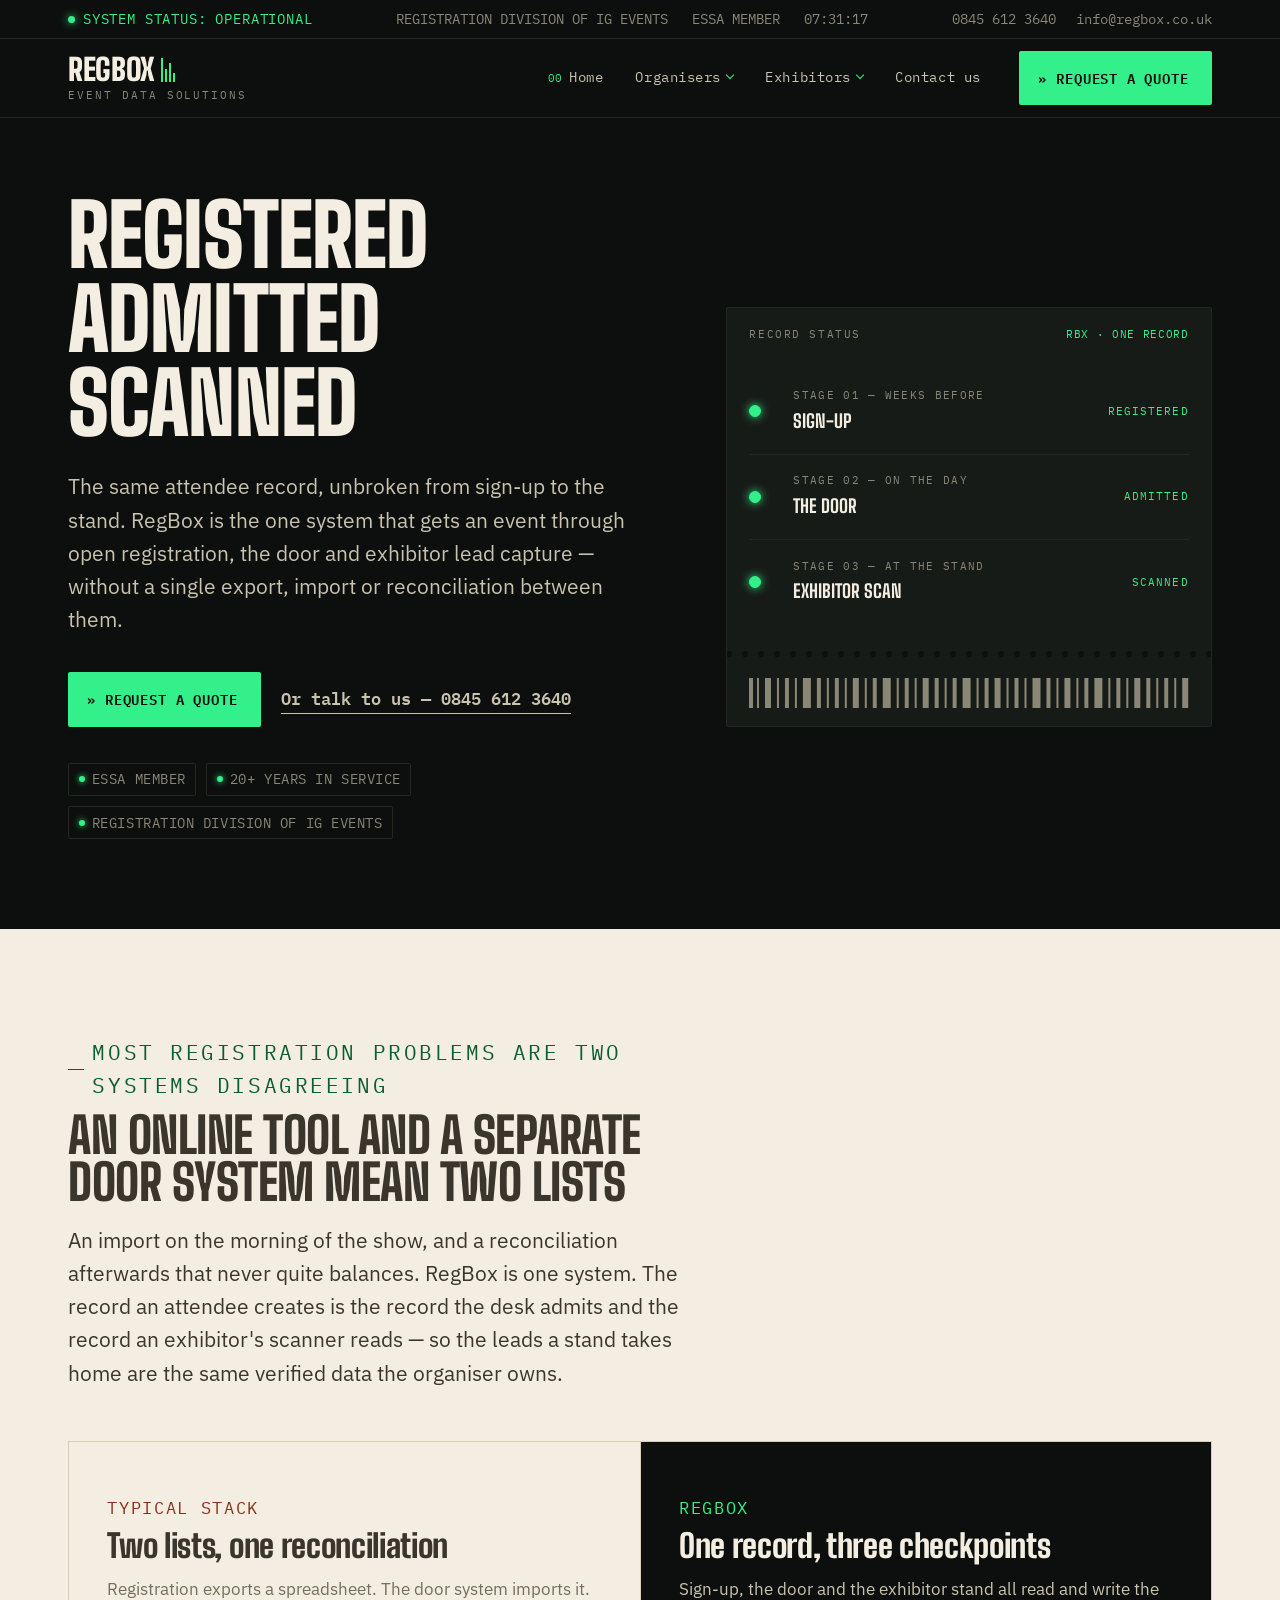
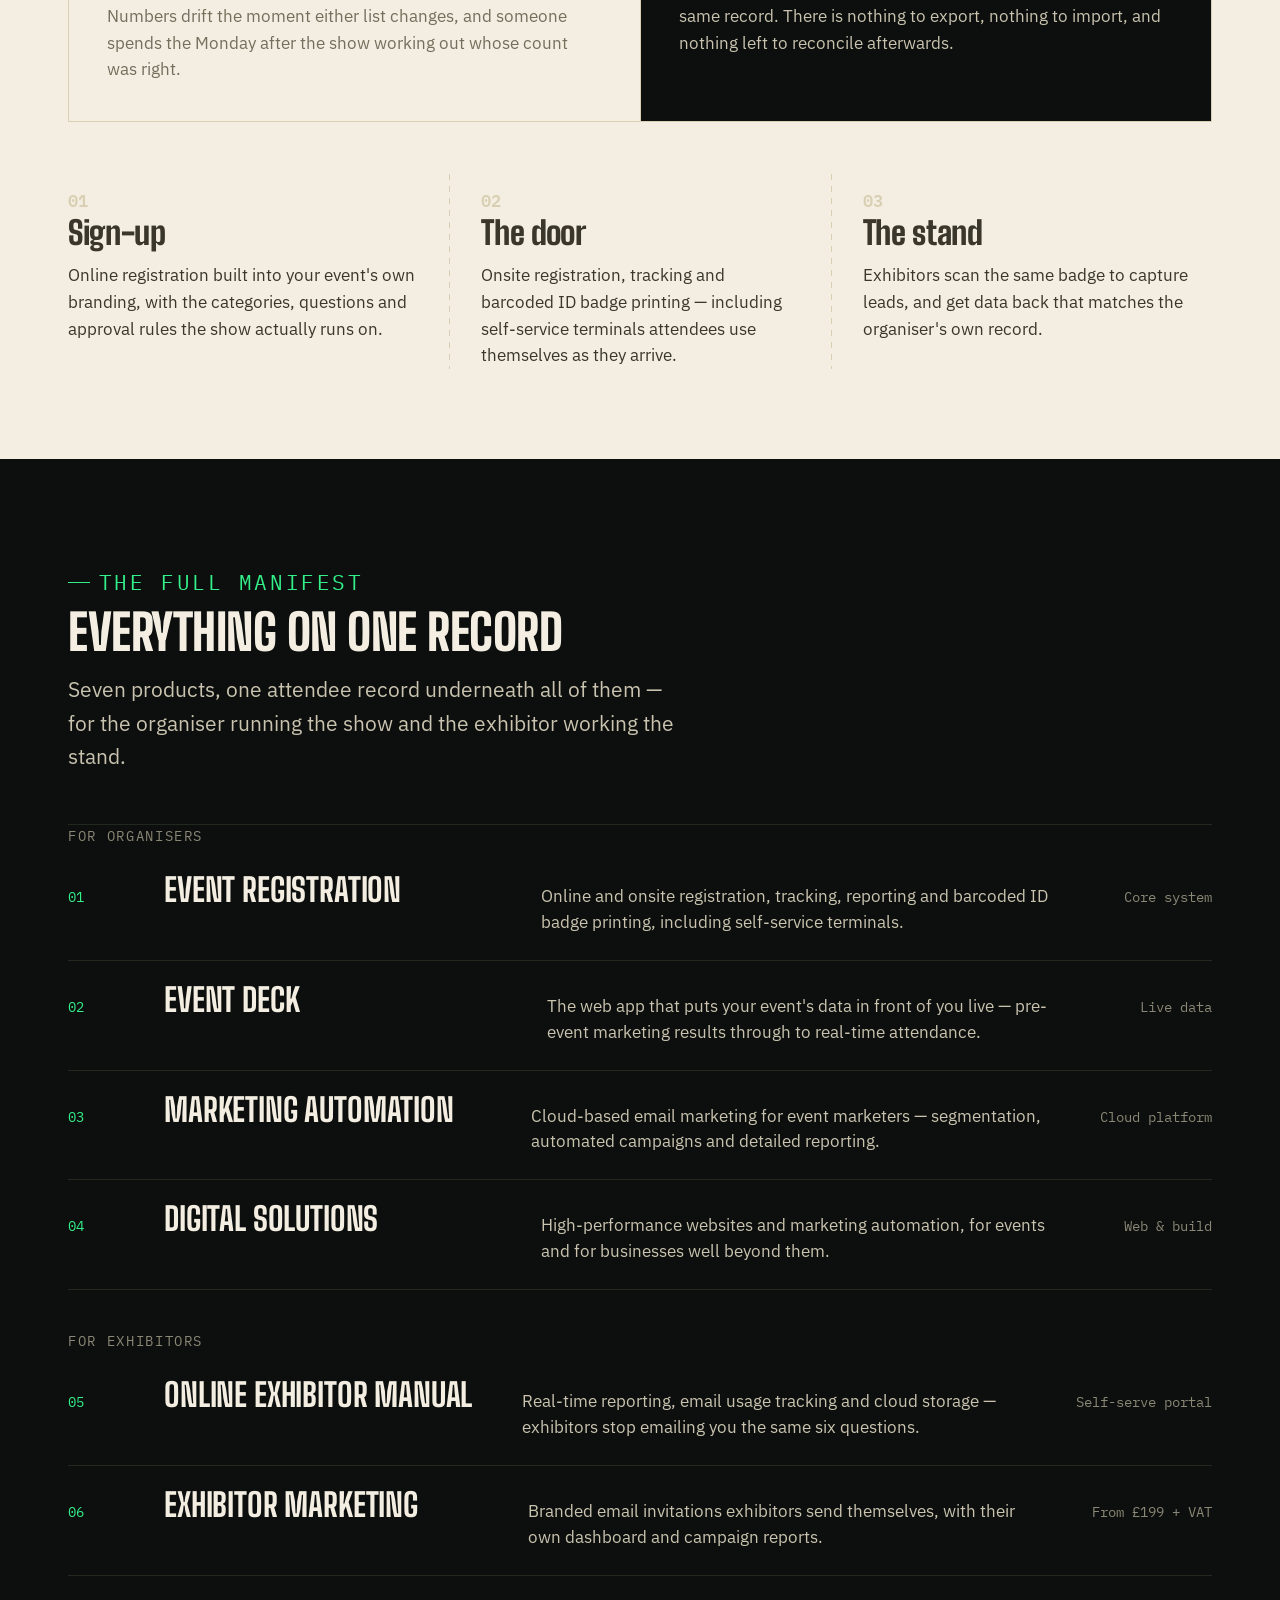
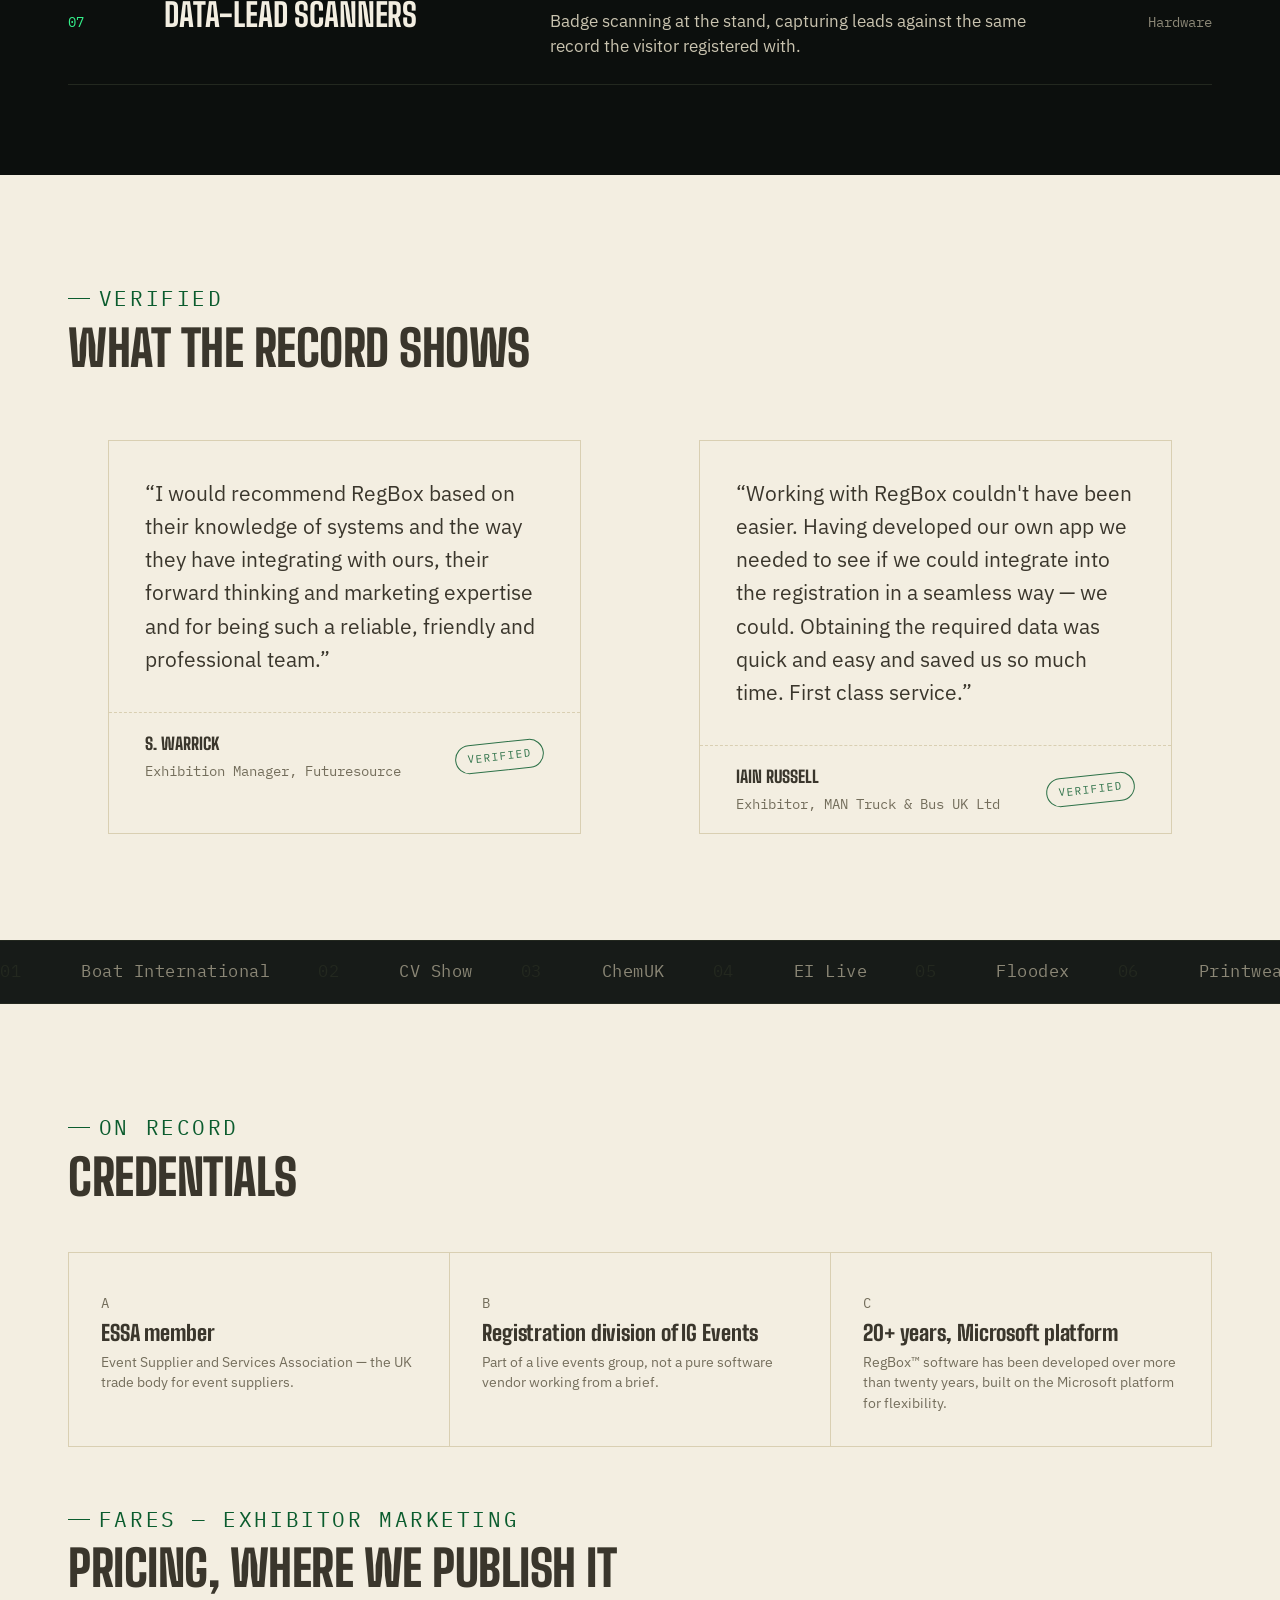
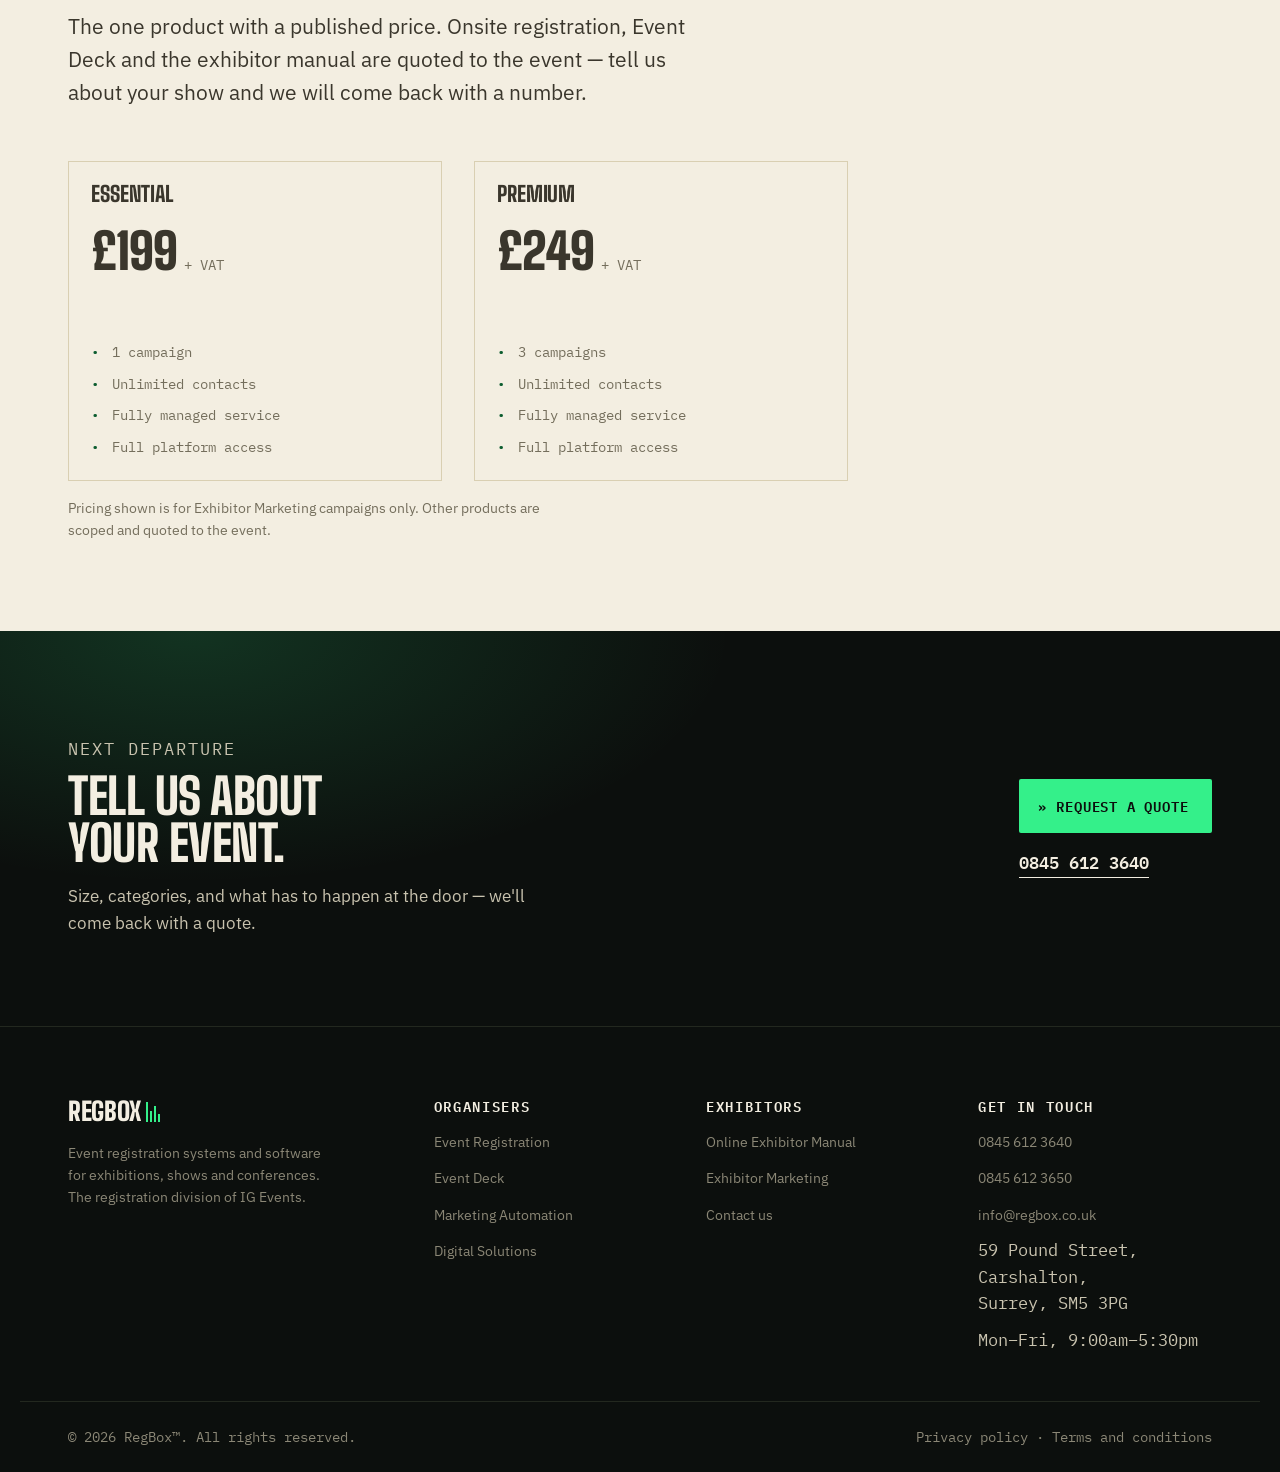
==== index.html @ 1c0a96cd "RegBox v2 — "The Manifest" redesign concept Full site: homepage plus seven interior pages matching r" ====
<!doctype html>
<html lang="en-GB">
<head>
<meta charset="utf-8">
<meta name="viewport" content="width=device-width, initial-scale=1">
<title>RegBox — One record, gate to stand</title>
<meta name="description" content="RegBox builds the registration system that follows one attendee record from sign-up, through the door, to the exhibitor stand — with no export, import or reconciliation between them.">
<link rel="canonical" href="https://www.regbox.co.uk/">
<meta name="robots" content="index, follow">
<link rel="icon" href="data:image/svg+xml,%3Csvg xmlns='http://www.w3.org/2000/svg' viewBox='0 0 32 32'%3E%3Crect width='32' height='32' fill='%230C0F0D'/%3E%3Crect x='9' y='9' width='14' height='14' fill='%2334F08A'/%3E%3C/svg%3E">
<meta name="theme-color" content="#0C0F0D">

<meta property="og:type" content="website">
<meta property="og:site_name" content="RegBox">
<meta property="og:locale" content="en_GB">
<meta property="og:title" content="RegBox — One record, gate to stand">
<meta property="og:description" content="RegBox builds the registration system that follows one attendee record from sign-up, through the door, to the exhibitor stand — with no export, import or reconciliation between them.">
<meta property="og:url" content="https://www.regbox.co.uk/">
<meta name="twitter:card" content="summary">
<meta name="twitter:title" content="RegBox — One record, gate to stand">
<meta name="twitter:description" content="RegBox builds the registration system that follows one attendee record from sign-up, through the door, to the exhibitor stand — with no export, import or reconciliation between them.">

<link rel="preconnect" href="https://fonts.googleapis.com">
<link rel="preconnect" href="https://fonts.gstatic.com" crossorigin>
<link href="https://fonts.googleapis.com/css2?family=Big+Shoulders:wght@500;700;800;900&family=IBM+Plex+Mono:wght@400;500;600&family=IBM+Plex+Sans:wght@400;500;600;700&display=swap" rel="stylesheet">
<link rel="stylesheet" href="assets/css/style.css?v=3">

<script type="application/ld+json">
{
  "@context": "https://schema.org",
  "@type": "Organization",
  "name": "RegBox",
  "alternateName": "RegBox™",
  "url": "https://www.regbox.co.uk/",
  "description": "Event registration systems, onsite badging, exhibitor manuals and event data solutions for UK exhibitions, shows and conferences.",
  "telephone": "+44-845-612-3640",
  "email": "info@regbox.co.uk",
  "address": {
    "@type": "PostalAddress",
    "streetAddress": "59 Pound Street",
    "addressLocality": "Carshalton",
    "addressRegion": "Surrey",
    "postalCode": "SM5 3PG",
    "addressCountry": "GB"
  },
  "parentOrganization": { "@type": "Organization", "name": "IG Events" },
  "memberOf": { "@type": "Organization", "name": "ESSA — Event Supplier and Services Association" }
}
</script>
</head>
<body>

<!--
CONCEPT: "The Manifest" — the homepage as the attendee record's own paper trail.
RegBox's real claim is that one record survives sign-up, the door and the stand
unbroken. This design makes that claim physical: split-flap type, ticket stock,
a manifest table instead of a feature-card grid, a barcode instead of a stock
photo. Palette departs deliberately from the shipped brand orange/navy — this
is a concept pass, explicitly scoped to reconsider the palette.
CONTENT: every fact, quote, price and client name below is real, taken from
regbox.co.uk as read 2026-08-06. No invented statistics.
-->

<a class="skip" href="#main">Skip to content</a>

<div class="manibar">
  <div class="wrap manibar__in">
    <p class="manibar__status"><span class="dot" aria-hidden="true"></span> SYSTEM STATUS: OPERATIONAL</p>
    <p class="manibar__mid">
      <span>REGISTRATION DIVISION OF IG EVENTS</span>
      <span>ESSA MEMBER</span>
      <span id="clock" class="mono" aria-label="Current time"></span>
    </p>
    <p class="manibar__links">
      <a href="tel:+448456123640">0845 612 3640</a>
      <a href="mailto:info@regbox.co.uk">info@regbox.co.uk</a>
    </p>
  </div>
</div>

<header class="site-head">
  <div class="wrap site-head__in">
    <a class="brand" href="./">
      <span class="brand__word">REGBOX<span class="bar" aria-hidden="true"><i></i><i></i><i></i><i></i></span></span>
      <span class="brand__tag">Event data solutions</span>
    </a>

    <input type="checkbox" id="navtoggle" class="navtoggle" hidden>
    <label for="navtoggle" class="burger" aria-label="Open menu"><span></span><span></span><span></span></label>

    <nav class="nav" aria-label="Primary">
      <ul>
        <li><a href="./" aria-current="page"><span class="no">00</span> Home</a></li>
        <li class="has-sub">
          <button type="button" class="nav__parent" aria-expanded="false">Organisers</button>
          <ul class="sub">
            <li><a href="event-registration/">Event Registration</a></li>
            <li><a href="event-deck/">Event Deck</a></li>
            <li><a href="marketing-automation/">Marketing Automation</a></li>
            <li><a href="digital-solutions/">Digital Solutions</a></li>
          </ul>
        </li>
        <li class="has-sub">
          <button type="button" class="nav__parent" aria-expanded="false">Exhibitors</button>
          <ul class="sub">
            <li><a href="online-exhibitor-manual/">Online Exhibitor Manual</a></li>
            <li><a href="exhibitor-marketing/">Exhibitor Marketing</a></li>
          </ul>
        </li>
        <li><a href="contact-us/">Contact us</a></li>
      </ul>
      <a class="btn btn--primary nav__cta" href="contact-us/">Request a quote</a>
    </nav>
  </div>
</header>

<main id="main">

  <section class="hero">
    <div class="wrap hero__in">
      <div>
        <h1 class="flapline">
          <span class="flapword"><span class="face" data-flap="REGISTERED">REGISTERED</span></span>
          <span class="flapword"><span class="face" data-flap="ADMITTED">ADMITTED</span></span>
          <span class="flapword"><span class="face" data-flap="SCANNED">SCANNED</span></span>
        </h1>
        <p class="hero__lede">
          The same attendee record, unbroken from sign-up to the stand. RegBox is the
          one system that gets an event through open registration, the door and
          exhibitor lead capture — without a single export, import or reconciliation
          between them.
        </p>
        <div class="hero__actions">
          <a class="btn btn--primary" href="contact-us/">Request a quote</a>
          <a class="tel" href="tel:+448456123640">Or talk to us — 0845 612 3640</a>
        </div>
        <div class="hero__tags">
          <span class="tag">ESSA member</span>
          <span class="tag">20+ years in service</span>
          <span class="tag">Registration division of IG Events</span>
        </div>
      </div>

      <div class="ticket" role="img" aria-label="Diagram: one attendee record passing through sign-up, the door, and the exhibitor stand">
        <div class="ticket__head">
          <span class="lbl">Record status</span>
          <span class="id mono">RBX · ONE RECORD</span>
        </div>
        <div class="ticket__rows">
          <div class="trow">
            <span class="trow__dot" aria-hidden="true"></span>
            <span class="trow__label">
              <span class="trow__stage">Stage 01 — weeks before</span>
              <span class="trow__name">Sign-up</span>
            </span>
            <span class="trow__status mono">Registered</span>
          </div>
          <div class="trow">
            <span class="trow__dot" aria-hidden="true"></span>
            <span class="trow__label">
              <span class="trow__stage">Stage 02 — on the day</span>
              <span class="trow__name">The door</span>
            </span>
            <span class="trow__status mono">Admitted</span>
          </div>
          <div class="trow">
            <span class="trow__dot" aria-hidden="true"></span>
            <span class="trow__label">
              <span class="trow__stage">Stage 03 — at the stand</span>
              <span class="trow__name">Exhibitor scan</span>
            </span>
            <span class="trow__status mono">Scanned</span>
          </div>
        </div>
        <div class="perf" aria-hidden="true"></div>
        <div class="ticket__foot">
          <svg class="barcode" viewBox="0 0 220 30" width="100%" height="30" aria-hidden="true" preserveAspectRatio="none">
            <rect x="0" width="2" height="30" fill="#8B8776"/><rect x="4" width="1" height="30" fill="#8B8776"/>
            <rect x="8" width="3" height="30" fill="#8B8776"/><rect x="14" width="1" height="30" fill="#8B8776"/>
            <rect x="18" width="2" height="30" fill="#8B8776"/><rect x="23" width="1" height="30" fill="#8B8776"/>
            <rect x="27" width="4" height="30" fill="#8B8776"/><rect x="34" width="2" height="30" fill="#8B8776"/>
            <rect x="39" width="1" height="30" fill="#8B8776"/><rect x="43" width="2" height="30" fill="#8B8776"/>
            <rect x="48" width="1" height="30" fill="#8B8776"/><rect x="52" width="3" height="30" fill="#8B8776"/>
            <rect x="58" width="1" height="30" fill="#8B8776"/><rect x="62" width="2" height="30" fill="#8B8776"/>
            <rect x="67" width="4" height="30" fill="#8B8776"/><rect x="74" width="1" height="30" fill="#8B8776"/>
            <rect x="78" width="2" height="30" fill="#8B8776"/><rect x="83" width="1" height="30" fill="#8B8776"/>
            <rect x="87" width="3" height="30" fill="#8B8776"/><rect x="93" width="2" height="30" fill="#8B8776"/>
            <rect x="98" width="1" height="30" fill="#8B8776"/><rect x="102" width="2" height="30" fill="#8B8776"/>
            <rect x="107" width="4" height="30" fill="#8B8776"/><rect x="114" width="1" height="30" fill="#8B8776"/>
            <rect x="118" width="2" height="30" fill="#8B8776"/><rect x="123" width="3" height="30" fill="#8B8776"/>
            <rect x="129" width="1" height="30" fill="#8B8776"/><rect x="133" width="2" height="30" fill="#8B8776"/>
            <rect x="138" width="1" height="30" fill="#8B8776"/><rect x="142" width="4" height="30" fill="#8B8776"/>
            <rect x="149" width="2" height="30" fill="#8B8776"/><rect x="154" width="1" height="30" fill="#8B8776"/>
            <rect x="158" width="3" height="30" fill="#8B8776"/><rect x="164" width="1" height="30" fill="#8B8776"/>
            <rect x="168" width="2" height="30" fill="#8B8776"/><rect x="173" width="4" height="30" fill="#8B8776"/>
            <rect x="180" width="1" height="30" fill="#8B8776"/><rect x="184" width="2" height="30" fill="#8B8776"/>
            <rect x="189" width="1" height="30" fill="#8B8776"/><rect x="193" width="3" height="30" fill="#8B8776"/>
            <rect x="199" width="2" height="30" fill="#8B8776"/><rect x="204" width="1" height="30" fill="#8B8776"/>
            <rect x="208" width="2" height="30" fill="#8B8776"/><rect x="213" width="1" height="30" fill="#8B8776"/>
            <rect x="217" width="3" height="30" fill="#8B8776"/>
          </svg>
        </div>
      </div>
    </div>
  </section>

  <section class="section section--paper" id="how">
    <div class="wrap">
      <div class="section__head">
        <p class="section__eyebrow">Most registration problems are two systems disagreeing</p>
        <h2>An online tool and a separate door system mean two lists</h2>
        <p>An import on the morning of the show, and a reconciliation afterwards that
           never quite balances. RegBox is one system. The record an attendee creates is
           the record the desk admits and the record an exhibitor's scanner reads — so
           the leads a stand takes home are the same verified data the organiser owns.</p>
      </div>

      <div class="compare">
        <div class="cpanel cpanel--bad">
          <p class="cpanel__tag mono">Typical stack</p>
          <h3>Two lists, one reconciliation</h3>
          <p>Registration exports a spreadsheet. The door system imports it. Numbers
             drift the moment either list changes, and someone spends the Monday after
             the show working out whose count was right.</p>
        </div>
        <div class="cpanel cpanel--good">
          <p class="cpanel__tag mono">RegBox</p>
          <h3>One record, three checkpoints</h3>
          <p>Sign-up, the door and the exhibitor stand all read and write the same
             record. There is nothing to export, nothing to import, and nothing left to
             reconcile afterwards.</p>
        </div>
      </div>

      <div class="stubs">
        <article class="stub">
          <p class="stub__no mono">01</p>
          <h3>Sign-up</h3>
          <p>Online registration built into your event's own branding, with the
             categories, questions and approval rules the show actually runs on.</p>
        </article>
        <article class="stub">
          <p class="stub__no mono">02</p>
          <h3>The door</h3>
          <p>Onsite registration, tracking and barcoded ID badge printing — including
             self-service terminals attendees use themselves as they arrive.</p>
        </article>
        <article class="stub">
          <p class="stub__no mono">03</p>
          <h3>The stand</h3>
          <p>Exhibitors scan the same badge to capture leads, and get data back that
             matches the organiser's own record.</p>
        </article>
      </div>
    </div>
  </section>

  <section class="section section--ink" id="services">
    <div class="wrap">
      <div class="section__head">
        <p class="section__eyebrow">The full manifest</p>
        <h2>Everything on one record</h2>
        <p>Seven products, one attendee record underneath all of them — for the
           organiser running the show and the exhibitor working the stand.</p>
      </div>

      <div class="mtable">
        <p class="mgroup-label">For organisers</p>
        <div class="mrow">
          <span class="mrow__no mono">01</span>
          <h3 class="mrow__name"><a href="event-registration/">Event Registration</a></h3>
          <p class="mrow__desc">Online and onsite registration, tracking, reporting and
             barcoded ID badge printing, including self-service terminals.</p>
          <span class="mrow__meta">Core system</span>
        </div>
        <div class="mrow">
          <span class="mrow__no mono">02</span>
          <h3 class="mrow__name"><a href="event-deck/">Event Deck</a></h3>
          <p class="mrow__desc">The web app that puts your event's data in front of you
             live — pre-event marketing results through to real-time attendance.</p>
          <span class="mrow__meta">Live data</span>
        </div>
        <div class="mrow">
          <span class="mrow__no mono">03</span>
          <h3 class="mrow__name"><a href="marketing-automation/">Marketing Automation</a></h3>
          <p class="mrow__desc">Cloud-based email marketing for event marketers —
             segmentation, automated campaigns and detailed reporting.</p>
          <span class="mrow__meta">Cloud platform</span>
        </div>
        <div class="mrow">
          <span class="mrow__no mono">04</span>
          <h3 class="mrow__name"><a href="digital-solutions/">Digital Solutions</a></h3>
          <p class="mrow__desc">High-performance websites and marketing automation, for
             events and for businesses well beyond them.</p>
          <span class="mrow__meta">Web &amp; build</span>
        </div>

        <p class="mgroup-label">For exhibitors</p>
        <div class="mrow">
          <span class="mrow__no mono">05</span>
          <h3 class="mrow__name"><a href="online-exhibitor-manual/">Online Exhibitor Manual</a></h3>
          <p class="mrow__desc">Real-time reporting, email usage tracking and cloud
             storage — exhibitors stop emailing you the same six questions.</p>
          <span class="mrow__meta">Self-serve portal</span>
        </div>
        <div class="mrow">
          <span class="mrow__no mono">06</span>
          <h3 class="mrow__name"><a href="exhibitor-marketing/">Exhibitor Marketing</a></h3>
          <p class="mrow__desc">Branded email invitations exhibitors send themselves,
             with their own dashboard and campaign reports.</p>
          <span class="mrow__meta">From £199 + VAT</span>
        </div>
        <div class="mrow">
          <span class="mrow__no mono">07</span>
          <h3 class="mrow__name">Data-lead scanners</h3>
          <p class="mrow__desc">Badge scanning at the stand, capturing leads against the
             same record the visitor registered with.</p>
          <span class="mrow__meta">Hardware</span>
        </div>
      </div>
    </div>
  </section>

  <section class="section section--paper" id="testimonials">
    <div class="wrap">
      <div class="section__head">
        <p class="section__eyebrow">Verified</p>
        <h2>What the record shows</h2>
      </div>

      <div class="qgrid">
        <figure class="qstub">
          <div class="qstub__body">
            <p>&ldquo;I would recommend RegBox based on their knowledge of systems and the
               way they have integrating with ours, their forward thinking and marketing
               expertise and for being such a reliable, friendly and professional
               team.&rdquo;</p>
          </div>
          <figcaption class="qstub__foot">
            <div class="qstub__who">
              <span class="qstub__name">S. Warrick</span>
              <span class="qstub__role">Exhibition Manager, Futuresource</span>
            </div>
            <span class="stamp">Verified</span>
          </figcaption>
        </figure>

        <figure class="qstub">
          <div class="qstub__body">
            <p>&ldquo;Working with RegBox couldn't have been easier. Having developed our own
               app we needed to see if we could integrate into the registration in a
               seamless way — we could. Obtaining the required data was quick and easy
               and saved us so much time. First class service.&rdquo;</p>
          </div>
          <figcaption class="qstub__foot">
            <div class="qstub__who">
              <span class="qstub__name">Iain Russell</span>
              <span class="qstub__role">Exhibitor, MAN Truck &amp; Bus UK Ltd</span>
            </div>
            <span class="stamp">Verified</span>
          </figcaption>
        </figure>
      </div>
    </div>
  </section>

  <div class="cticker" id="clients" aria-label="Some of our clients">
    <ul class="cticker__in">
      <li><span class="n mono">01</span>Boat International</li>
      <li><span class="n mono">02</span>CV Show</li>
      <li><span class="n mono">03</span>ChemUK</li>
      <li><span class="n mono">04</span>EI Live</li>
      <li><span class="n mono">05</span>Floodex</li>
      <li><span class="n mono">06</span>Printwear</li>
      <li><span class="n mono">07</span>Wines from Spain</li>
      <li><span class="n mono">08</span>HP</li>
      <li><span class="n mono">09</span>Nubreed Hotels</li>
      <li><span class="n mono">10</span>PIS</li>
      <li><span class="n mono">11</span>Concrete Show</li>
      <!-- duplicated once so the 34s marquee loop is seamless at translateX(-50%) -->
      <li aria-hidden="true"><span class="n mono">01</span>Boat International</li>
      <li aria-hidden="true"><span class="n mono">02</span>CV Show</li>
      <li aria-hidden="true"><span class="n mono">03</span>ChemUK</li>
      <li aria-hidden="true"><span class="n mono">04</span>EI Live</li>
      <li aria-hidden="true"><span class="n mono">05</span>Floodex</li>
      <li aria-hidden="true"><span class="n mono">06</span>Printwear</li>
      <li aria-hidden="true"><span class="n mono">07</span>Wines from Spain</li>
      <li aria-hidden="true"><span class="n mono">08</span>HP</li>
      <li aria-hidden="true"><span class="n mono">09</span>Nubreed Hotels</li>
      <li aria-hidden="true"><span class="n mono">10</span>PIS</li>
      <li aria-hidden="true"><span class="n mono">11</span>Concrete Show</li>
    </ul>
  </div>

  <section class="section section--paper" id="credentials">
    <div class="wrap">
      <div class="section__head">
        <p class="section__eyebrow">On record</p>
        <h2>Credentials</h2>
      </div>
      <div class="creds">
        <div class="cred">
          <p class="cred__no mono">A</p>
          <h3>ESSA member</h3>
          <p>Event Supplier and Services Association — the UK trade body for event
             suppliers.</p>
        </div>
        <div class="cred">
          <p class="cred__no mono">B</p>
          <h3>Registration division of IG Events</h3>
          <p>Part of a live events group, not a pure software vendor working from a
             brief.</p>
        </div>
        <div class="cred">
          <p class="cred__no mono">C</p>
          <h3>20+ years, Microsoft platform</h3>
          <p>RegBox™ software has been developed over more than twenty years, built on
             the Microsoft platform for flexibility.</p>
        </div>
      </div>

      <div class="section__head" style="margin-top: 3.5rem;">
        <p class="section__eyebrow">Fares — Exhibitor Marketing</p>
        <h2>Pricing, where we publish it</h2>
        <p>The one product with a published price. Onsite registration, Event Deck and
           the exhibitor manual are quoted to the event — tell us about your show and we
           will come back with a number.</p>
      </div>
      <div class="fare">
        <article class="farecard">
          <div class="farecard__head">
            <h3>Essential</h3>
          </div>
          <p class="farecard__price"><b>£199</b><span>+ VAT</span></p>
          <div class="farecard__perf perf perf--paper" aria-hidden="true"></div>
          <ul>
            <li>1 campaign</li>
            <li>Unlimited contacts</li>
            <li>Fully managed service</li>
            <li>Full platform access</li>
          </ul>
        </article>
        <article class="farecard">
          <div class="farecard__head">
            <h3>Premium</h3>
          </div>
          <p class="farecard__price"><b>£249</b><span>+ VAT</span></p>
          <div class="farecard__perf perf perf--paper" aria-hidden="true"></div>
          <ul>
            <li>3 campaigns</li>
            <li>Unlimited contacts</li>
            <li>Fully managed service</li>
            <li>Full platform access</li>
          </ul>
        </article>
      </div>
      <p class="fare__note">Pricing shown is for Exhibitor Marketing campaigns only. Other
         products are scoped and quoted to the event.</p>
    </div>
  </section>

  <section class="final">
    <div class="wrap final__in">
      <div>
        <p class="final__eyebrow mono">Next departure</p>
        <h2>Tell us about your event.</h2>
        <p>Size, categories, and what has to happen at the door — we'll come back with a
           quote.</p>
      </div>
      <div class="final__actions">
        <a class="btn btn--primary" href="contact-us/">Request a quote</a>
        <a class="tel" href="tel:+448456123640" style="color: var(--paper);">0845 612 3640</a>
      </div>
    </div>
  </section>

</main>

<footer class="foot">
  <div class="wrap foot__in">
    <div class="foot__brand">
      <a class="brand" href="./">
        <span class="brand__word">REGBOX<span class="bar" aria-hidden="true"><i></i><i></i><i></i><i></i></span></span>
      </a>
      <p>Event registration systems and software for exhibitions, shows and
         conferences. The registration division of IG&nbsp;Events.</p>
    </div>
    <nav class="foot__nav" aria-label="Organisers">
      <h2>Organisers</h2>
      <ul>
        <li><a href="event-registration/">Event Registration</a></li>
        <li><a href="event-deck/">Event Deck</a></li>
        <li><a href="marketing-automation/">Marketing Automation</a></li>
        <li><a href="digital-solutions/">Digital Solutions</a></li>
      </ul>
    </nav>
    <nav class="foot__nav" aria-label="Exhibitors">
      <h2>Exhibitors</h2>
      <ul>
        <li><a href="online-exhibitor-manual/">Online Exhibitor Manual</a></li>
        <li><a href="exhibitor-marketing/">Exhibitor Marketing</a></li>
        <li><a href="contact-us/">Contact us</a></li>
      </ul>
    </nav>
    <div class="foot__contact">
      <h2>Get in touch</h2>
      <ul>
        <li><a href="tel:+448456123640">0845 612 3640</a></li>
        <li><a href="tel:+448456123650">0845 612 3650</a></li>
        <li><a href="mailto:info@regbox.co.uk">info@regbox.co.uk</a></li>
        <li class="mono">59 Pound Street, Carshalton,<br>Surrey, SM5 3PG</li>
        <li class="mono">Mon–Fri, 9:00am–5:30pm</li>
      </ul>
    </div>
  </div>
  <div class="wrap foot__legal">
    <p>&copy; <span id="yr">2026</span> RegBox™. All rights reserved.</p>
    <p><a href="privacy-policy/">Privacy policy</a> · <a href="tos/">Terms and conditions</a></p>
  </div>
</footer>

<script src="assets/js/site.js?v=3" defer></script>
</body>
</html>
---- assets/css/style.css ----
/* ==========================================================================
   RegBox — homepage concept: "The Manifest"
   RegBox turns a person into a validated record the moment they sign up, and
   that record is checked at the door and read again at the stand. This design
   treats the homepage as that record's own paper trail: a departures manifest
   for a show floor, set in split-flap and ticket-stock materials, not a
   generic SaaS dashboard mock.

   Palette is a deliberate departure from the brand's own consumer orange —
   this is a concept exploration, not the shipped identity. Near-black board,
   warm ticket-stock paper, one phosphor-green signal colour (the "admitted"
   light), used the way a real departures board uses it: sparingly, for status.

   Contrast, measured:
     #34F08A (signal) on #0C0F0D (ink)   ≈ 15.4:1 — safe for any text size.
     #0B5C2E (signal-deep) on #F3EEE1 (paper) ≈ 8.9:1 — safe for body text.
     #C9C3AF (muted-on-ink) on #0C0F0D        ≈ 9.7:1 — body copy on dark.
     #3A362C (body) on #F3EEE1                ≈ 10.8:1 — body copy on paper.
   ========================================================================== */

:root {
  --ink: #0C0F0D;
  --ink-2: #171B18;        /* panel tone one step up from the ground, on dark */
  --ink-3: #23281F;        /* hairline / row-divider tone on dark */
  --paper: #F3EEE1;
  --paper-2: #E7DFC9;      /* ticket-stock shade for alternating rows, on light */
  --line-paper: #D9CFB2;

  --signal: #34F08A;       /* bright phosphor — large text, icons, glow, dark ground only */
  --signal-deep: #0B5C2E;  /* body-size signal text, light ground */
  --signal-dim: rgba(52, 240, 138, .16);

  --body-on-ink: #C9C3AF;
  --muted-on-ink: #8B8776;
  --body: #3A362C;
  --muted: #746E5C;

  --wrap: 1240px;
  --gut: clamp(1.25rem, 4vw, 3rem);
  --r: 2px;

  --display: 'Big Shoulders', system-ui, sans-serif;
  --body-font: 'IBM Plex Sans', system-ui, sans-serif;
  --mono: 'IBM Plex Mono', ui-monospace, 'SFMono-Regular', monospace;

  --step--1: clamp(0.8rem, 0.78rem + 0.1vw, 0.875rem);
  --step-0:  clamp(0.9375rem, 0.9rem + 0.18vw, 1.0625rem);
  --step-1:  clamp(1.125rem, 1.05rem + 0.36vw, 1.375rem);
  --step-2:  clamp(1.5rem, 1.3rem + 0.9vw, 2.1rem);
  --step-3:  clamp(2rem, 1.55rem + 2vw, 3.1rem);
  --step-4:  clamp(2.75rem, 1.7rem + 4.6vw, 5.6rem);

  --ease: cubic-bezier(0.2, 0.85, 0.3, 1);
  --ease-flap: cubic-bezier(0.5, 0, 0.15, 1);
}

/* --------------------------------------------------------------- reset -- */

*, *::before, *::after { box-sizing: border-box; }
html { -webkit-text-size-adjust: 100%; }
body {
  margin: 0;
  font-family: var(--body-font);
  font-size: var(--step-0);
  line-height: 1.6;
  color: var(--body-on-ink);
  background: var(--ink);
  -webkit-font-smoothing: antialiased;
}
img { max-width: 100%; height: auto; display: block; }
h1, h2, h3 { margin: 0; font-family: var(--display); font-weight: 800; line-height: 0.95; text-transform: uppercase; letter-spacing: -0.01em; text-wrap: balance; }
p { margin: 0; }
ul, ol { margin: 0; padding: 0; list-style: none; }
a { color: inherit; text-decoration: none; }

:where(a, button, input, label, [tabindex]):focus-visible {
  outline: 2px solid var(--signal);
  outline-offset: 3px;
  border-radius: 1px;
}

.wrap { width: 100%; max-width: var(--wrap); margin-inline: auto; padding-inline: var(--gut); }
.mono { font-family: var(--mono); }

.skip { position: absolute; left: -9999px; top: 0; z-index: 99; background: var(--signal); color: var(--ink); padding: .75rem 1.25rem; font-weight: 700; }
.skip:focus { left: 0; }

/* ---------------------------------------------------------- ledger tags -- */

.tag {
  display: inline-flex; align-items: center; gap: .45rem;
  font-family: var(--mono); font-size: var(--step--1);
  letter-spacing: .04em; text-transform: uppercase;
  padding: .3rem .6rem; border: 1px solid var(--ink-3); border-radius: var(--r);
  color: var(--muted-on-ink);
}
.tag::before { content: ""; width: 6px; height: 6px; border-radius: 50%; background: var(--signal); box-shadow: 0 0 6px var(--signal); flex: none; }

/* ---------------------------------------------------------- perforation -- */

.perf {
  height: 14px;
  background-image: radial-gradient(circle at center, var(--ink) 0 3px, transparent 3.5px);
  background-size: 16px 16px;
  background-repeat: repeat-x;
  background-position: center;
}
.perf--paper { background-image: radial-gradient(circle at center, var(--paper) 0 3px, transparent 3.5px); }

/* ------------------------------------------------------------ buttons -- */

.btn {
  display: inline-flex; align-items: center; gap: .6rem;
  font-family: var(--mono); font-weight: 600; font-size: var(--step--1);
  letter-spacing: .06em; text-transform: uppercase;
  padding: .95rem 1.4rem 0.95rem 1.1rem;
  border: 1px solid transparent; border-radius: var(--r);
  transition: background-color .18s var(--ease), color .18s var(--ease), border-color .18s var(--ease), transform .18s var(--ease);
  position: relative;
}
.btn::before { content: "»"; font-family: var(--mono); }
.btn--primary { background: var(--signal); color: var(--ink); }
.btn--primary:hover { background: #5CF7A3; transform: translateY(-2px); }
.btn--primary:active { transform: translateY(0); }
.btn--line { border-color: var(--ink-3); color: var(--body-on-ink); }
.btn--line:hover { border-color: var(--signal); color: var(--signal); }
.btn--line-dark { border-color: var(--line-paper); color: var(--body); }
.btn--line-dark:hover { border-color: var(--signal-deep); color: var(--signal-deep); }

.tel {
  font-family: var(--mono); font-weight: 600; font-size: var(--step-0);
  border-bottom: 1px solid currentColor; padding-bottom: 1px;
}

/* ------------------------------------------------------------ manifest bar -- */

.manibar {
  background: var(--ink); border-bottom: 1px solid var(--ink-3);
  font-family: var(--mono); font-size: var(--step--1); color: var(--muted-on-ink);
}
.manibar__in {
  display: flex; align-items: center; justify-content: space-between;
  gap: 1rem; padding-block: .5rem; flex-wrap: wrap;
}
.manibar__status { display: flex; align-items: center; gap: .5rem; color: var(--signal); letter-spacing: .06em; }
.manibar__status .dot { width: 7px; height: 7px; border-radius: 50%; background: var(--signal); box-shadow: 0 0 8px var(--signal); animation: pulse 2.2s var(--ease) infinite; }
.manibar__mid { display: flex; gap: 1.5rem; flex-wrap: wrap; color: var(--muted-on-ink); }
.manibar__links { display: flex; gap: 1.25rem; }
.manibar a:hover { color: var(--signal); }
@keyframes pulse { 0%, 100% { opacity: 1; } 50% { opacity: .35; } }

/* ------------------------------------------------------------------ head -- */

.site-head { background: var(--ink); position: sticky; top: 0; z-index: 30; border-bottom: 1px solid var(--ink-3); }
.site-head__in { display: flex; align-items: center; justify-content: space-between; gap: 1.5rem; min-height: 78px; }
.brand { display: flex; flex-direction: column; line-height: 1; gap: .3rem; }
.brand__word { font-family: var(--display); font-weight: 900; font-size: 1.9rem; letter-spacing: -.01em; color: var(--paper); display: flex; align-items: center; gap: .35rem; }
.brand__word .bar { display: inline-flex; gap: 2px; align-items: flex-end; height: .8em; }
.brand__word .bar i { display: block; width: 2px; background: var(--signal); }
.brand__word .bar i:nth-child(1) { height: 100%; } .brand__word .bar i:nth-child(2) { height: 55%; }
.brand__word .bar i:nth-child(3) { height: 80%; } .brand__word .bar i:nth-child(4) { height: 40%; }
.brand__tag { font-family: var(--mono); font-size: .68rem; letter-spacing: .18em; text-transform: uppercase; color: var(--muted-on-ink); }

.nav { display: flex; align-items: center; gap: clamp(1.5rem, 3vw, 3rem); }
.nav ul { display: flex; gap: clamp(1.25rem, 2.5vw, 2.25rem); }
.nav ul a {
  font-family: var(--mono); font-size: var(--step--1); letter-spacing: .04em;
  color: var(--body-on-ink); display: flex; align-items: baseline; gap: .4rem;
  padding-block: .3rem; border-bottom: 2px solid transparent;
  transition: color .18s var(--ease), border-color .18s var(--ease);
}
.nav ul a .no { color: var(--signal); font-size: .82em; }
.nav ul a:hover { color: var(--paper); border-color: var(--signal); }
.navtoggle, .burger { display: none; }

/* Organisers/Exhibitors group other pages and have none of their own on the
   live site (href="#"), so they're buttons, not links — matches regbox.co.uk. */
.nav__parent {
  font: inherit; font-family: var(--mono); font-size: var(--step--1); letter-spacing: .04em;
  color: var(--body-on-ink); background: none; border: 0; cursor: pointer;
  padding: .3rem 0; margin: 0; display: inline-flex; align-items: center; gap: .4rem;
  border-bottom: 2px solid transparent;
  transition: color .18s var(--ease), border-color .18s var(--ease);
}
.nav__parent::after {
  content: ""; width: 6px; height: 6px;
  border-right: 1.5px solid var(--signal); border-bottom: 1.5px solid var(--signal);
  transform: translateY(-2px) rotate(45deg);
  transition: transform .18s var(--ease);
}
.nav__parent[aria-expanded="true"]::after { transform: translateY(1px) rotate(-135deg); }
.has-sub { position: relative; }
.has-sub:hover .nav__parent, .has-sub:focus-within .nav__parent { color: var(--paper); border-color: var(--signal); }

.sub {
  position: absolute; top: 100%; left: -1.25rem; z-index: 30;
  min-width: 250px; background: var(--ink-2); border: 1px solid var(--ink-3);
  padding: .4rem 0;
  opacity: 0; visibility: hidden; transform: translateY(-4px);
  transition: opacity .16s var(--ease), transform .16s var(--ease), visibility .16s;
}
.has-sub:hover .sub, .has-sub:focus-within .sub,
.nav__parent[aria-expanded="true"] + .sub { opacity: 1; visibility: visible; transform: none; }
.sub a {
  display: block; padding: .65rem 1.25rem;
  font-family: var(--mono); font-size: var(--step--1); color: var(--body-on-ink);
}
.sub a:hover, .sub a:focus-visible { background: var(--ink-3); color: var(--paper); }
.sub a[aria-current="page"] { color: var(--signal); }

/* ----------------------------------------------------------------- hero -- */

.hero { background: var(--ink); padding-block: clamp(3rem, 6vw, 5.5rem) clamp(3.5rem, 7vw, 6.5rem); overflow: clip; position: relative; }
.hero__in { display: grid; gap: clamp(2.5rem, 5vw, 4.5rem); grid-template-columns: minmax(0, 1.1fr) minmax(0, .9fr); align-items: center; }

.flapline { display: grid; gap: .2em; }
.flapword {
  font-family: var(--display); font-weight: 900; text-transform: uppercase;
  font-size: var(--step-4); line-height: .92; letter-spacing: -.01em;
  color: var(--paper); white-space: nowrap;
}
.flapword .face { display: inline-block; }
.flapword.is-live .face { color: var(--signal); text-shadow: 0 0 24px var(--signal-dim); }

.hero__lede { margin-top: 1.75rem; font-size: var(--step-1); line-height: 1.55; max-width: 46ch; color: var(--body-on-ink); }
.hero__actions { margin-top: 2.25rem; display: flex; flex-wrap: wrap; align-items: center; gap: 1.25rem; }
.hero__tags { margin-top: 2.25rem; display: flex; flex-wrap: wrap; gap: .6rem; }

/* the boarding-record card */
.ticket { background: var(--ink-2); border: 1px solid var(--ink-3); border-radius: var(--r); position: relative; }
.ticket__head { display: flex; justify-content: space-between; align-items: center; padding: 1.1rem 1.4rem; }
.ticket__head .lbl { font-family: var(--mono); font-size: .7rem; letter-spacing: .14em; text-transform: uppercase; color: var(--muted-on-ink); }
.ticket__head .id { font-family: var(--mono); font-size: .7rem; color: var(--signal); letter-spacing: .06em; }
.ticket__rows { padding: .5rem 1.4rem 1.4rem; display: grid; gap: 0; }
.trow { display: grid; grid-template-columns: 28px 1fr auto; align-items: center; gap: 1rem; padding-block: 1.1rem; border-top: 1px solid var(--ink-3); opacity: .4; transition: opacity .5s var(--ease); }
.trow:first-child { border-top: 0; }
.trow.is-lit { opacity: 1; }
.trow__dot { width: 12px; height: 12px; border-radius: 50%; border: 1.5px solid var(--ink-3); transition: border-color .4s var(--ease), background-color .4s var(--ease), box-shadow .4s var(--ease); }
.trow.is-lit .trow__dot { border-color: var(--signal); background: var(--signal); box-shadow: 0 0 10px var(--signal); }
.trow__label { display: flex; flex-direction: column; gap: .15rem; }
.trow__stage { font-family: var(--mono); font-size: .68rem; letter-spacing: .12em; text-transform: uppercase; color: var(--muted-on-ink); }
.trow__name { font-family: var(--display); font-weight: 700; font-size: 1.15rem; text-transform: uppercase; color: var(--paper); letter-spacing: 0; }
.trow__status { font-family: var(--mono); font-size: .68rem; letter-spacing: .1em; text-transform: uppercase; color: var(--ink-3); transition: color .4s var(--ease); }
.trow.is-lit .trow__status { color: var(--signal); }
.ticket__foot { padding: 1.1rem 1.4rem; }
.barcode { display: flex; align-items: flex-end; gap: 2px; height: 30px; }
.barcode i { display: block; background: var(--ink-3); width: 2px; }

/* ---------------------------------------------------------- page header -- */

.phead { background: var(--ink); padding-block: clamp(3rem, 6vw, 5rem) clamp(3.5rem, 6vw, 5.5rem); border-bottom: 1px solid var(--ink-3); }
.crumbs { display: flex; flex-wrap: wrap; gap: .5rem; font-family: var(--mono); font-size: var(--step--1); color: var(--muted-on-ink); margin-bottom: 1.75rem; }
.crumbs a { color: var(--muted-on-ink); }
.crumbs a:hover { color: var(--signal); }
.crumbs li::after { content: "/"; margin-left: .5rem; color: var(--ink-3); }
.crumbs li:last-child::after { content: none; }
.crumbs [aria-current="page"] { color: var(--paper); }
.phead h1 { color: var(--paper); font-size: var(--step-3); max-width: 20ch; }
.phead__lede { margin-top: 1.25rem; font-size: var(--step-1); line-height: 1.55; max-width: 60ch; color: var(--body-on-ink); }

/* ---------------------------------------------------------------- prose -- */

.prose { max-width: 68ch; font-size: var(--step-1); line-height: 1.6; }
.prose > * + * { margin-top: 1.25rem; }

/* -------------------------------------------------------------- contact -- */

.contact { margin-top: clamp(2.5rem, 4vw, 3.5rem); display: grid; grid-template-columns: 1.15fr .85fr; gap: clamp(2.5rem, 5vw, 4.5rem); align-items: start; }
.field { display: grid; gap: .5rem; margin-bottom: 1.4rem; }
.field label { font-family: var(--display); font-weight: 700; font-size: var(--step--1); text-transform: uppercase; letter-spacing: .02em; color: var(--body); }
.field .req { color: var(--signal-deep); }
.field input, .field textarea, .field select {
  font: inherit; font-family: var(--body-font); color: var(--body);
  padding: .85rem 1rem; border: 1px solid var(--line-paper); border-radius: var(--r);
  background: var(--paper); width: 100%;
}
.field input:hover, .field textarea:hover, .field select:hover { border-color: var(--muted); }
.field input:focus-visible, .field textarea:focus-visible, .field select:focus-visible { border-color: var(--signal-deep); outline-color: var(--signal-deep); outline-offset: 1px; }
.field textarea { min-height: 150px; resize: vertical; }
.formnote { font-size: var(--step--1); color: var(--muted); margin-bottom: 1.75rem; }
.deets { display: grid; gap: 1.75rem; border: 1px solid var(--line-paper); padding: clamp(1.5rem, 2.5vw, 2rem); background: var(--paper); }
.deets dt { font-family: var(--mono); font-weight: 600; font-size: var(--step--1); color: var(--muted); text-transform: uppercase; letter-spacing: .08em; }
.deets dd { margin: .5rem 0 0; font-size: var(--step-0); }
.deets a { color: var(--body); font-weight: 600; transition: color .18s var(--ease); }
.deets a:hover { color: var(--signal-deep); }
.deets address { font-style: normal; margin: 0; }

/* ----------------------------------------------------------- event deck -- */
/* A sample Event Deck view, redrawn in the ticket/manifest system: bordered
   panels in --ink-2, hairline --ink-3 dividers, the phosphor signal reserved
   for the one series or figure that matters most per panel. Real
   interaction, not more decoration: a clickable legend that isolates a
   series, and native title-tooltips on the bar chart (the one chart here
   with exact values — the line chart's source was marked illustrative, so
   it stays a shape only). */

.deck { margin-top: clamp(2.5rem, 4vw, 3.5rem); border: 1px solid var(--ink-3); background: var(--ink-2); }
.deck__bar { display: flex; align-items: center; justify-content: space-between; gap: 1rem; flex-wrap: wrap; padding: 1rem 1.5rem; border-bottom: 1px solid var(--ink-3); }
.deck__bar .lbl { font-family: var(--mono); font-size: var(--step--1); letter-spacing: .08em; text-transform: uppercase; color: var(--muted-on-ink); display: flex; align-items: center; gap: .5rem; }
.deck__bar .lbl .dot { width: 6px; height: 6px; border-radius: 50%; background: var(--signal); box-shadow: 0 0 6px var(--signal); }
.deck__bar .id { font-family: var(--mono); font-size: var(--step--1); color: var(--muted-on-ink); }

.deck__kpis { display: grid; grid-template-columns: repeat(4, 1fr); border-bottom: 1px solid var(--ink-3); }
.deck__kpi { padding: clamp(1.25rem, 2vw, 1.75rem); }
.deck__kpi + .deck__kpi { border-left: 1px solid var(--ink-3); }
.deck__kpi .v { font-family: var(--display); font-weight: 800; font-size: clamp(1.75rem, 3vw, 2.5rem); color: var(--paper); letter-spacing: -.01em; font-feature-settings: 'tnum' 1; line-height: 1; }
.deck__kpi.is-accent .v { color: var(--signal); text-shadow: 0 0 18px var(--signal-dim); }
.deck__kpi .l { margin-top: .5rem; font-size: var(--step--1); color: var(--muted-on-ink); }

.deck__panels { display: grid; grid-template-columns: 1.6fr 1fr; }
.deck__col { display: flex; flex-direction: column; }
.deck__col + .deck__col { border-left: 1px solid var(--ink-3); }
.deck__panel { padding: clamp(1.25rem, 2vw, 1.75rem); }
.deck__panel + .deck__panel { border-top: 1px solid var(--ink-3); }
.deck__panel h4 { font-family: var(--display); font-weight: 700; font-size: var(--step-1); text-transform: uppercase; color: var(--paper); }
.deck__panel .sub { margin-top: .25rem; font-family: var(--mono); font-size: var(--step--1); color: var(--muted-on-ink); }

.deck__legend { margin-top: 1.25rem; display: flex; flex-wrap: wrap; gap: .5rem; }
.deck__legend button {
  font: inherit; background: none; border: 1px solid transparent; border-radius: var(--r);
  display: inline-flex; align-items: center; gap: .5rem; padding: .3rem .55rem .3rem .4rem;
  font-family: var(--mono); font-size: var(--step--1); color: var(--body-on-ink); cursor: pointer;
  transition: opacity .18s var(--ease), border-color .18s var(--ease);
}
.deck__legend button:hover { border-color: var(--ink-3); }
.deck__legend button[aria-pressed="false"] { opacity: .4; }
.deck__legend i { width: 16px; height: 0; border-top: 2px solid; display: inline-block; }
.deck__legend .s1 i { border-color: var(--signal); }
.deck__legend .s2 i { border-color: var(--paper); border-top-style: dashed; }
.deck__legend .s3 i { border-color: var(--muted-on-ink); border-top-style: dotted; }

.deck__chart { margin-top: 1rem; width: 100%; height: auto; }
.deck__chart text { font-family: var(--mono); font-size: 9px; fill: var(--muted-on-ink); }
.deck__chart .axis { stroke: var(--ink-3); stroke-width: 1; }
.deck__chart .s1 { stroke: var(--signal); transition: opacity .3s var(--ease); }
.deck__chart .s2 { stroke: var(--paper); stroke-dasharray: 5 3; opacity: .55; transition: opacity .3s var(--ease); }
.deck__chart .s3 { stroke: var(--muted-on-ink); stroke-dasharray: 1 3; stroke-linecap: round; transition: opacity .3s var(--ease); }
.deck__chart .s1.is-off, .deck__chart .s2.is-off, .deck__chart .s3.is-off { opacity: 0; }
.deck__chart .s1 { stroke-dasharray: 900; stroke-dashoffset: 900; transition: stroke-dashoffset 1.1s var(--ease) .3s, opacity .3s var(--ease); }
.deck.is-in .deck__chart .s1 { stroke-dashoffset: 0; }

.deck__chart .bar { fill: var(--signal); transition: fill .15s var(--ease); }
.deck__chart .bar:hover { fill: #5CF7A3; }
.deck__chart .bar-label { fill: var(--paper); font-weight: 600; text-anchor: middle; }
.deck__chart .day-label { text-anchor: middle; }

.deck__list { margin-top: 0; display: grid; gap: 0; }
.deck__row { display: flex; align-items: center; justify-content: space-between; gap: 1rem; padding-block: .8rem; margin-inline: -.5rem; padding-inline: .5rem; border-top: 1px solid var(--ink-3); transition: background-color .15s var(--ease); }
.deck__row:first-child { border-top: 0; }
.deck__row:hover { background: var(--ink-3); }
.deck__row .name { font-size: var(--step--1); color: var(--body-on-ink); display: flex; align-items: center; gap: .6rem; }
.deck__row .name .rank { font-family: var(--mono); color: var(--signal); }
.deck__row .val { font-family: var(--mono); font-weight: 600; font-size: var(--step--1); color: var(--paper); font-feature-settings: 'tnum' 1; }
.deck__row .track { flex: 1; height: 4px; background: var(--ink-3); position: relative; margin: 0 1rem; }
.deck__row .fill { position: absolute; inset: 0; background: var(--signal); }
.deck__row.is-muted .fill { background: var(--muted-on-ink); opacity: .5; }

/* ------------------------------------------------------------ campaign flow -- */
/* A sample campaign, redrawn as RegBox's own visual builder rather than a
   stock flowchart illustration — same grammar as Event Deck: an ink panel,
   a real legend that isolates something on click, one clean entrance beat.
   The tree connectors are a plain nested <ul>, not SVG or JS layout — each
   li borrows a shared 28px row-gap to draw its own quarter of the joint
   automatically, so any branch shape stays correct without measuring
   anything. */

.ftree-wrap { padding: clamp(1.5rem, 3vw, 2.25rem); }
.ftree-cap { max-width: 62ch; font-size: var(--step--1); line-height: 1.55; color: var(--muted-on-ink); }

.ftree, .ftree ul { list-style: none; margin: 0; padding: 0; }
.ftree {
  margin-top: 2rem; text-align: center; overflow-x: auto; padding-bottom: .5rem;
  opacity: 0; transform: translateY(10px);
  transition: opacity .6s var(--ease), transform .6s var(--ease);
}
.deck.is-in .ftree { opacity: 1; transform: none; }
.ftree ul { padding-top: 28px; position: relative; display: flex; justify-content: center; }
.ftree li {
  display: flex; flex-direction: column; align-items: center;
  list-style-type: none; position: relative; padding: 28px 8px 0 8px;
}
.ftree li::before, .ftree li::after {
  content: ""; position: absolute; top: 0; right: 50%;
  border-top: 1px solid var(--ink-3); width: 50%; height: 28px;
}
.ftree li::after { right: auto; left: 50%; border-left: 1px solid var(--ink-3); }
.ftree li:only-child::after, .ftree li:only-child::before { display: none; }
.ftree li:only-child { padding-top: 0; }
.ftree li:first-child::before, .ftree li:last-child::after { border: 0 none; }
.ftree li:last-child::before { border-right: 1px solid var(--ink-3); }
.ftree ul ul::before {
  content: ""; position: absolute; top: 0; left: 50%;
  border-left: 1px solid var(--ink-3); width: 0; height: 28px;
}

.fnode {
  display: inline-flex; flex-direction: column; gap: .25rem;
  min-width: 168px; max-width: 208px;
  background: var(--ink); border: 1px solid var(--ink-3);
  padding: .7rem .9rem; text-align: left;
  transition: opacity .25s var(--ease);
}
.fnode__type { font-family: var(--mono); font-size: .66rem; letter-spacing: .1em; text-transform: uppercase; color: var(--muted-on-ink); display: flex; align-items: center; gap: .4rem; }
.fnode__type::before { content: ""; width: 12px; height: 0; border-top-width: 2px; border-top-style: solid; display: inline-block; }
.fnode__label { font-size: var(--step--1); color: var(--paper); line-height: 1.35; }
.fnode[data-type="trigger"] { background: var(--ink-2); }
.fnode[data-type="trigger"] .fnode__type { color: var(--signal); }
.fnode[data-type="trigger"] .fnode__type::before { border-color: var(--signal); }
.fnode[data-type="decision"] .fnode__type { color: var(--signal); }
.fnode[data-type="decision"] .fnode__type::before { border-color: var(--signal); }
.fnode[data-type="action"] .fnode__type::before { border-color: var(--paper); border-top-style: dashed; }
.fnode[data-type="condition"] .fnode__type::before { border-color: var(--muted-on-ink); border-top-style: dotted; }
.fnode.is-off { opacity: .2; }
.fnode--wait {
  display: inline-block; min-width: 0; max-width: none;
  border: 1px dashed var(--ink-3); border-radius: 999px; background: none;
  padding: .35rem .9rem;
}
.fnode--wait .fnode__label { font-family: var(--mono); font-size: .68rem; color: var(--muted-on-ink); letter-spacing: .04em; }

.ftree-wrap .deck__legend { margin-top: 1.75rem; justify-content: center; }
.ftree-wrap .deck__legend button { align-items: flex-start; max-width: 260px; text-align: left; }
.ftree-wrap .deck__legend i { margin-top: .45em; flex: none; }

/* ------------------------------------------------------------- email mock -- */

.mock { margin-top: clamp(2.25rem, 4vw, 3.25rem); display: grid; grid-template-columns: 1fr 200px; gap: 1px; background: var(--line-paper); border: 1px solid var(--line-paper); max-width: 900px; }
.mock__canvas { background: var(--paper); padding: 1.25rem; display: grid; gap: .85rem; align-content: start; }
.mock__hero { background: var(--ink); padding: 1.6rem 1.4rem; border-radius: var(--r); }
.mock__subject { font-family: var(--display); font-weight: 800; font-size: var(--step-1); text-transform: none; color: var(--paper); letter-spacing: -.005em; }
.mock__sub { margin-top: .4rem; font-size: var(--step--1); color: var(--body-on-ink); }
.mock__btn { margin-top: 1rem; display: inline-block; font-family: var(--mono); font-size: .68rem; letter-spacing: .06em; text-transform: uppercase; background: var(--signal); color: var(--ink); padding: .5rem .9rem; border-radius: var(--r); }
.mock__row { display: flex; gap: .85rem; }
.mock__ph { flex: 1; height: 14px; background: var(--paper-2); border-radius: 2px; }
.mock__ph--sm { flex: .5; }
.mock__blocks { background: var(--paper); padding: 1.25rem 1rem; }
.mock__blocks-label { font-size: var(--step--1); color: var(--muted); letter-spacing: .1em; text-transform: uppercase; margin-bottom: .75rem; }
.mock__blocks ul { display: grid; gap: .5rem; }
.mock__blocks li { font-family: var(--mono); font-size: var(--step--1); color: var(--body); border: 1px solid var(--line-paper); padding: .5rem .65rem; }

@media (max-width: 780px) {
  .deck__kpis { grid-template-columns: repeat(2, 1fr); }
  .deck__kpi:nth-child(3) { border-left: 0; border-top: 1px solid var(--ink-3); }
  .deck__kpi:nth-child(4) { border-top: 1px solid var(--ink-3); }
  .deck__panels { grid-template-columns: 1fr; }
  .deck__col + .deck__col { border-left: 0; border-top: 1px solid var(--ink-3); }
  .contact { grid-template-columns: 1fr; }

  .ftree { text-align: left; }
  .ftree ul { flex-direction: column; padding-top: 0; align-items: flex-start; }
  .ftree li { align-items: flex-start; padding: 0 0 0 1.1rem; margin-top: .85rem; }
  .ftree li::before, .ftree li::after, .ftree ul ul::before { display: none; }
  .ftree li ul { border-left: 1px solid var(--ink-3); margin-left: .55rem; padding-left: 0; }
  .mock { grid-template-columns: 1fr; }
}

/* ---------------------------------------------------------------- howit -- */

.section { padding-block: clamp(3.5rem, 7vw, 6rem); }
.section--paper { background: var(--paper); color: var(--body); }
.section--ink { background: var(--ink); }
.section__head { max-width: 62ch; }
.section__eyebrow { font-family: var(--mono); font-size: var(--step--1); letter-spacing: .12em; text-transform: uppercase; color: var(--signal-deep); display: flex; align-items: center; gap: .55rem; }
.section--ink .section__eyebrow { color: var(--signal); }
.section__eyebrow::before { content: ""; width: 22px; height: 1px; background: currentColor; }
.section__head h2 { font-size: var(--step-3); margin-top: .6rem; color: var(--body); }
.section--ink .section__head h2 { color: var(--paper); }
.section__head p { margin-top: 1.1rem; font-size: var(--step-1); line-height: 1.55; }

.compare { margin-top: clamp(2.25rem, 4vw, 3.5rem); display: grid; grid-template-columns: repeat(2, 1fr); gap: 1px; background: var(--line-paper); border: 1px solid var(--line-paper); }
.cpanel { background: var(--paper); padding: clamp(1.75rem, 3vw, 2.5rem); }
.cpanel--bad .cpanel__tag { color: #8A2E1E; }
.cpanel--good { background: #0C0F0D; color: var(--paper); }
.cpanel--good .cpanel__tag { color: var(--signal); }
.cpanel__tag { font-family: var(--mono); font-size: var(--step--1); letter-spacing: .1em; text-transform: uppercase; }
.cpanel h3 { margin-top: .6rem; font-size: var(--step-2); text-transform: none; letter-spacing: -0.01em; }
.cpanel--good h3 { color: var(--paper); }
.cpanel p { margin-top: .9rem; font-size: var(--step-0); line-height: 1.6; }
.cpanel--bad p { color: var(--muted); }
.cpanel--good p { color: var(--body-on-ink); }

.stubs { margin-top: clamp(2.5rem, 4vw, 3.5rem); display: grid; grid-template-columns: repeat(3, 1fr); }
.stub { position: relative; padding: 0 clamp(1.25rem, 2.5vw, 2rem); }
.stub:first-child { padding-left: 0; }
.stub:last-child { padding-right: 0; }
.stub + .stub::before { content: ""; position: absolute; left: 0; top: 0; bottom: 0; width: 1px; background-image: repeating-linear-gradient(var(--line-paper) 0 6px, transparent 6px 12px); }
.stub__no { font-family: var(--mono); font-size: var(--step-2); color: var(--line-paper); font-weight: 600; }
.stub h3 { margin-top: .25rem; font-size: var(--step-2); text-transform: none; letter-spacing: -.01em; color: var(--body); }
.stub p { margin-top: .85rem; font-size: var(--step-0); line-height: 1.6; }

/* ------------------------------------------------------------- manifest table -- */

.mtable { margin-top: clamp(2.25rem, 4vw, 3.5rem); border-top: 1px solid var(--ink-3); }
.mrow { display: grid; grid-template-columns: 64px minmax(0,1fr) minmax(0,1.6fr) auto; align-items: baseline; gap: clamp(1rem, 2.5vw, 2.5rem); padding-block: 1.5rem; border-bottom: 1px solid var(--ink-3); transition: background-color .2s var(--ease); }
.mrow:hover { background: var(--ink-2); }
.mrow__no { font-family: var(--mono); font-size: var(--step--1); color: var(--signal); }
.mrow__name { font-family: var(--display); font-weight: 700; font-size: var(--step-2); text-transform: uppercase; color: var(--paper); letter-spacing: -.005em; }
.mrow__name a { transition: color .18s var(--ease); }
.mrow__name a:hover { color: var(--signal); }
.mrow__desc { font-size: var(--step-0); line-height: 1.55; color: var(--body-on-ink); max-width: 52ch; }
.mrow__meta { font-family: var(--mono); font-size: var(--step--1); color: var(--muted-on-ink); text-align: right; white-space: nowrap; }
.mgroup-label { font-family: var(--mono); font-size: var(--step--1); letter-spacing: .12em; text-transform: uppercase; color: var(--muted-on-ink); padding-top: 2.5rem; padding-bottom: .25rem; }
.mgroup-label:first-child { padding-top: 0; }

/* -------------------------------------------------------------- quotes -- */

.qgrid { margin-top: clamp(2.25rem, 4vw, 3.5rem); display: grid; grid-template-columns: repeat(2, 1fr); gap: clamp(1.5rem, 3vw, 2.5rem); }
.qstub { background: var(--paper); border: 1px solid var(--line-paper); position: relative; }
.qstub__body { padding: clamp(1.75rem, 3vw, 2.25rem); }
.qstub__body p { font-size: var(--step-1); line-height: 1.55; color: var(--body); text-wrap: pretty; }
.qstub__foot { display: flex; align-items: center; justify-content: space-between; padding: 1.1rem clamp(1.75rem, 3vw, 2.25rem); border-top: 1px dashed var(--line-paper); }
.qstub__who { display: flex; flex-direction: column; gap: .15rem; }
.qstub__name { font-family: var(--display); font-weight: 800; font-size: 1.05rem; text-transform: uppercase; color: var(--body); }
.qstub__role { font-family: var(--mono); font-size: var(--step--1); color: var(--muted); }
.stamp {
  font-family: var(--mono); font-size: .68rem; letter-spacing: .1em; text-transform: uppercase;
  color: var(--signal-deep); border: 1.5px solid var(--signal-deep); border-radius: 999px;
  padding: .3rem .7rem; transform: rotate(-6deg); opacity: .85;
}

/* ------------------------------------------------------------- client ledger -- */

.cticker { background: var(--ink-2); border-top: 1px solid var(--ink-3); border-bottom: 1px solid var(--ink-3); overflow: hidden; }
.cticker__in { display: flex; align-items: center; gap: 3rem; padding-block: 1.1rem; width: max-content; animation: scroll 34s linear infinite; }
.cticker:hover .cticker__in { animation-play-state: paused; }
.cticker li { font-family: var(--mono); font-size: var(--step-0); letter-spacing: .03em; color: var(--muted-on-ink); white-space: nowrap; display: flex; align-items: center; gap: 3rem; }
.cticker li .n { color: var(--ink-3); margin-right: .75rem; }
@keyframes scroll { from { transform: translateX(0); } to { transform: translateX(-50%); } }

/* ------------------------------------------------------------ credentials -- */

.creds { margin-top: clamp(2.25rem, 4vw, 3.25rem); display: grid; grid-template-columns: repeat(3, 1fr); gap: 1px; background: var(--line-paper); border: 1px solid var(--line-paper); }
.cred { background: var(--paper); padding: clamp(1.5rem, 2.5vw, 2rem); }
.cred__no { font-family: var(--mono); font-size: var(--step--1); color: var(--signal-deep); }
.cred h3 { margin-top: .6rem; font-size: var(--step-1); text-transform: none; letter-spacing: -.005em; color: var(--body); }
.cred p { margin-top: .5rem; font-size: var(--step--1); line-height: 1.5; color: var(--muted); }

.fare { margin-top: clamp(2.25rem, 4vw, 3.25rem); display: grid; grid-template-columns: repeat(2, 1fr); gap: clamp(1.25rem, 2.5vw, 2rem); max-width: 780px; }
.farecard { border: 1px solid var(--line-paper); background: var(--paper); position: relative; }
.farecard__head { display: flex; justify-content: space-between; align-items: flex-start; padding: 1.4rem 1.4rem 0; }
.farecard h3 { font-size: var(--step-1); text-transform: uppercase; color: var(--body); }
.farecard__price { margin-top: .5rem; padding-inline: 1.4rem; display: flex; align-items: baseline; gap: .4rem; }
.farecard__price b { font-family: var(--display); font-weight: 900; font-size: var(--step-3); color: var(--body); letter-spacing: -.02em; }
.farecard__price span { font-family: var(--mono); font-size: var(--step--1); color: var(--muted); }
.farecard__perf { margin-top: 1.1rem; }
.farecard ul { padding: 1.1rem 1.4rem 1.4rem; display: grid; gap: .6rem; }
.farecard ul li { position: relative; padding-left: 1.3rem; font-size: var(--step--1); color: var(--muted); font-family: var(--mono); }
.farecard ul li::before { content: "•"; position: absolute; left: 0; color: var(--signal-deep); }
.fare__note { margin-top: 1rem; font-size: var(--step--1); color: var(--muted); max-width: 60ch; }

/* ------------------------------------------------------------------ cta -- */

.final { background: var(--ink); position: relative; overflow: clip; }
.final::before {
  content: ""; position: absolute; inset: 0;
  background: radial-gradient(ellipse 900px 420px at 15% 0%, var(--signal-dim), transparent 60%);
  pointer-events: none;
}
.final__in { position: relative; padding-block: clamp(3.5rem, 7vw, 6rem); display: flex; flex-wrap: wrap; gap: 2rem 3rem; align-items: center; justify-content: space-between; }
.final__eyebrow { font-family: var(--mono); font-size: var(--step--1); letter-spacing: .12em; text-transform: uppercase; color: var(--signal); }
.final h2 { margin-top: .6rem; font-size: var(--step-3); color: var(--paper); max-width: 18ch; }
.final p { margin-top: 1rem; max-width: 46ch; font-size: var(--step-0); color: var(--body-on-ink); }
.final__actions { display: flex; flex-direction: column; align-items: flex-start; gap: 1rem; }

/* ---------------------------------------------------------------- foot -- */

.foot { background: var(--ink); padding-top: clamp(3rem, 6vw, 4.5rem); border-top: 1px solid var(--ink-3); }
.foot__in { display: grid; gap: 2.5rem clamp(1.5rem, 3vw, 3rem); grid-template-columns: 1.4fr 1fr 1fr 1fr; padding-bottom: 3rem; }
.foot .brand__word { font-size: 1.6rem; }
.foot__brand p { margin-top: 1.1rem; font-size: var(--step--1); max-width: 32ch; line-height: 1.6; color: var(--muted-on-ink); }
.foot h2 { color: var(--paper); font-size: var(--step--1); text-transform: uppercase; letter-spacing: .12em; font-family: var(--mono); font-weight: 600; }
.foot__nav ul, .foot__contact ul { margin-top: 1rem; display: grid; gap: .6rem; }
.foot a { color: var(--muted-on-ink); font-size: var(--step--1); }
.foot a:hover { color: var(--signal); }
.foot__legal { border-top: 1px solid var(--ink-3); padding-block: 1.5rem; display: flex; flex-wrap: wrap; gap: .5rem 2rem; justify-content: space-between; font-family: var(--mono); font-size: var(--step--1); color: var(--muted-on-ink); }

/* ---------------------------------------------------------- responsive -- */

@media (max-width: 1080px) {
  .hero__in { grid-template-columns: 1fr; }
  .ticket { max-width: 460px; }
  .compare { grid-template-columns: 1fr; }
  .stubs { grid-template-columns: 1fr; gap: 2rem; }
  .stub { padding-inline: 0; }
  .stub + .stub::before { display: none; }
  .fare, .creds { grid-template-columns: 1fr; }
  .foot__in { grid-template-columns: 1fr 1fr; }
}

@media (max-width: 860px) {
  .burger { display: flex; flex-direction: column; justify-content: center; gap: 5px; width: 42px; height: 42px; cursor: pointer; }
  .burger span { display: block; height: 2px; background: var(--paper); }
  .nav { display: none; position: absolute; left: 0; right: 0; top: 100%; background: var(--ink); flex-direction: column; align-items: stretch; gap: 0; padding: .5rem var(--gut) 1.5rem; border-top: 1px solid var(--ink-3); }
  .navtoggle:checked ~ .nav { display: flex; }
  .site-head__in { position: relative; flex-wrap: wrap; }
  .nav > ul { flex-direction: column; gap: 0; }
  .nav > ul > li { border-bottom: 1px solid var(--ink-3); }
  .nav ul a { padding-block: .9rem; }
  .nav__cta { margin-top: 1.1rem; align-self: flex-start; }
  .mrow { grid-template-columns: 32px 1fr; }
  .mrow__meta { grid-column: 2; text-align: left; }
  .qgrid { grid-template-columns: 1fr; }
  .manibar__mid { display: none; }

  /* Submenus become inline accordions rather than floating panels. */
  .nav__parent { width: 100%; justify-content: space-between; padding-block: .9rem; }
  .sub {
    position: static; opacity: 1; visibility: visible; transform: none;
    min-width: 0; background: none; border: 0;
    border-left: 1px solid var(--ink-3); margin: 0 0 .75rem; padding: 0 0 0 1rem;
    display: none;
  }
  .has-sub:hover .sub, .has-sub:focus-within .sub { display: none; }
  .nav__parent[aria-expanded="true"] + .sub { display: block; }
  .sub a { padding: .6rem 0; }
}

@media (max-width: 560px) {
  .flapword { font-size: clamp(2.4rem, 13vw, 3.4rem); white-space: normal; }
  .fare { grid-template-columns: 1fr; }
  .final__actions { width: 100%; }
  .final .btn { width: 100%; justify-content: center; }
}

@media (prefers-reduced-motion: reduce) {
  *, *::before, *::after { animation-duration: .001ms !important; transition-duration: .001ms !important; }
  .cticker__in { animation: none; }
}
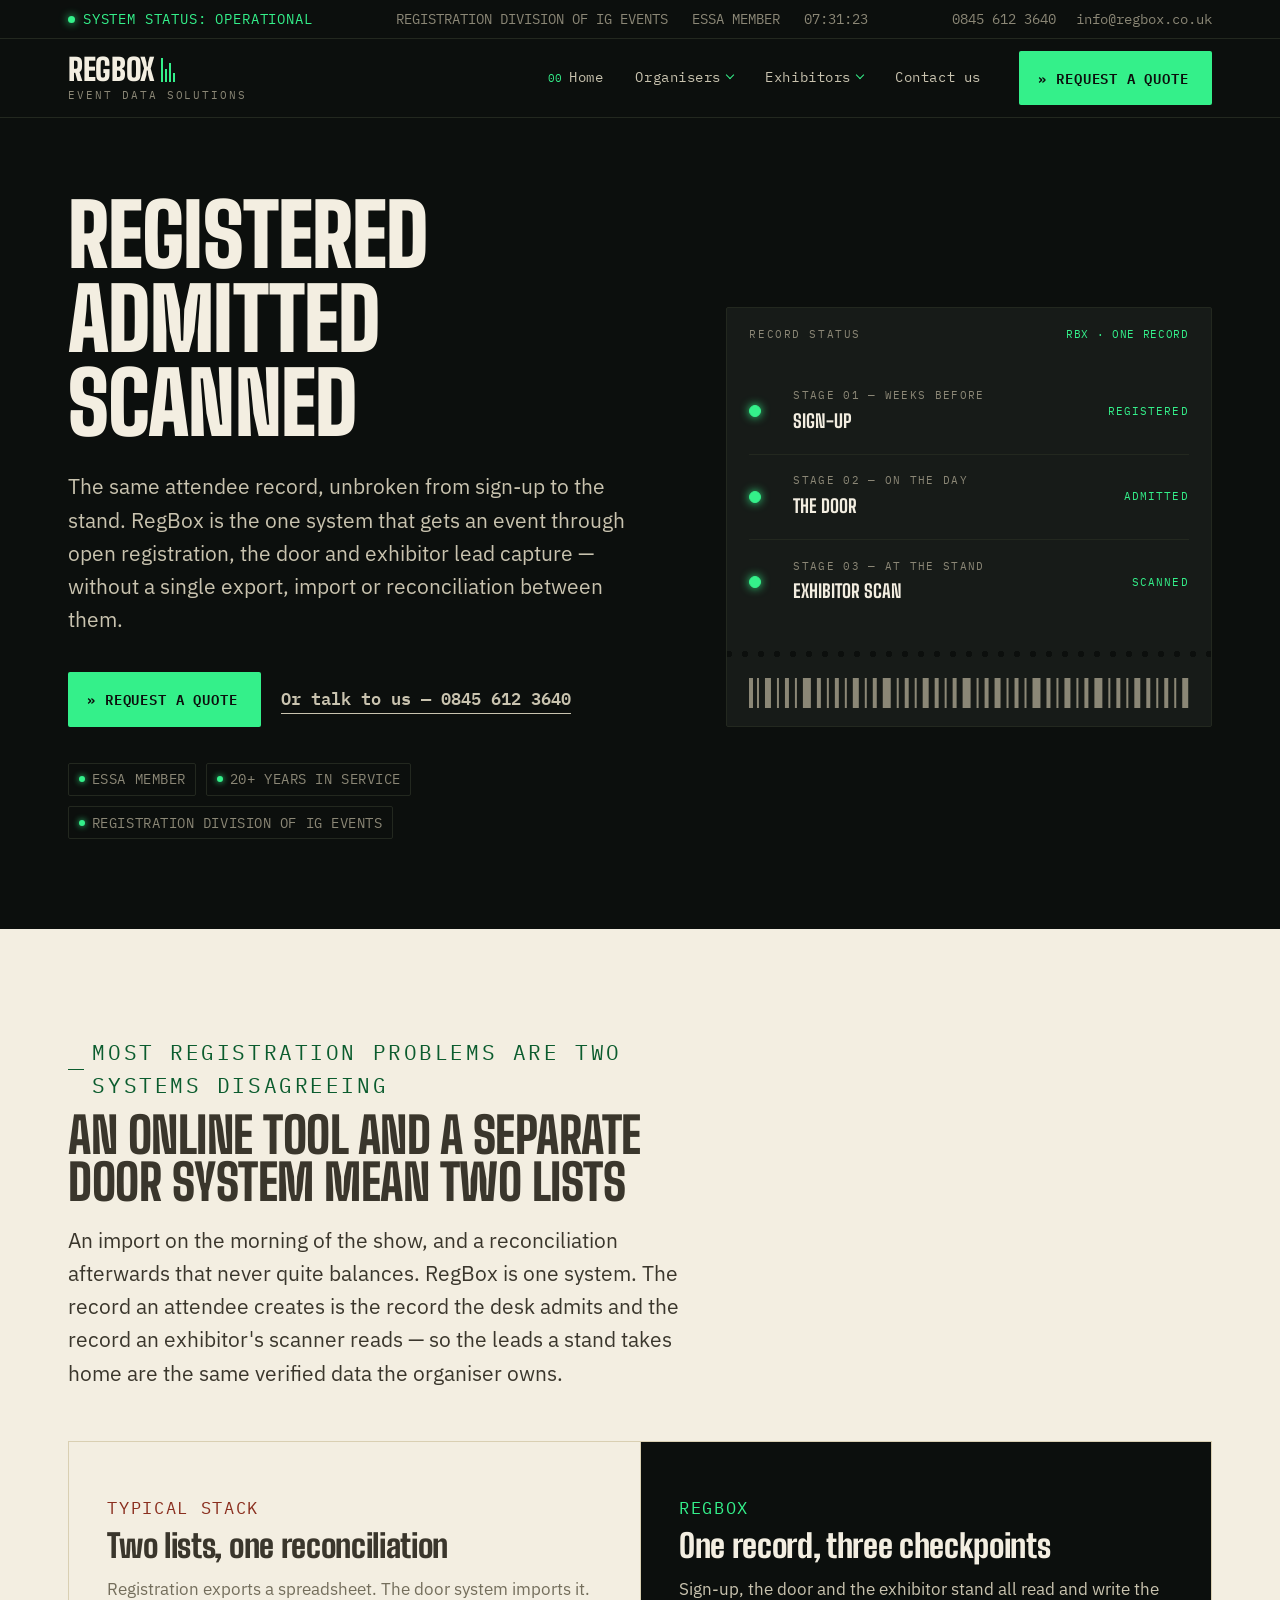
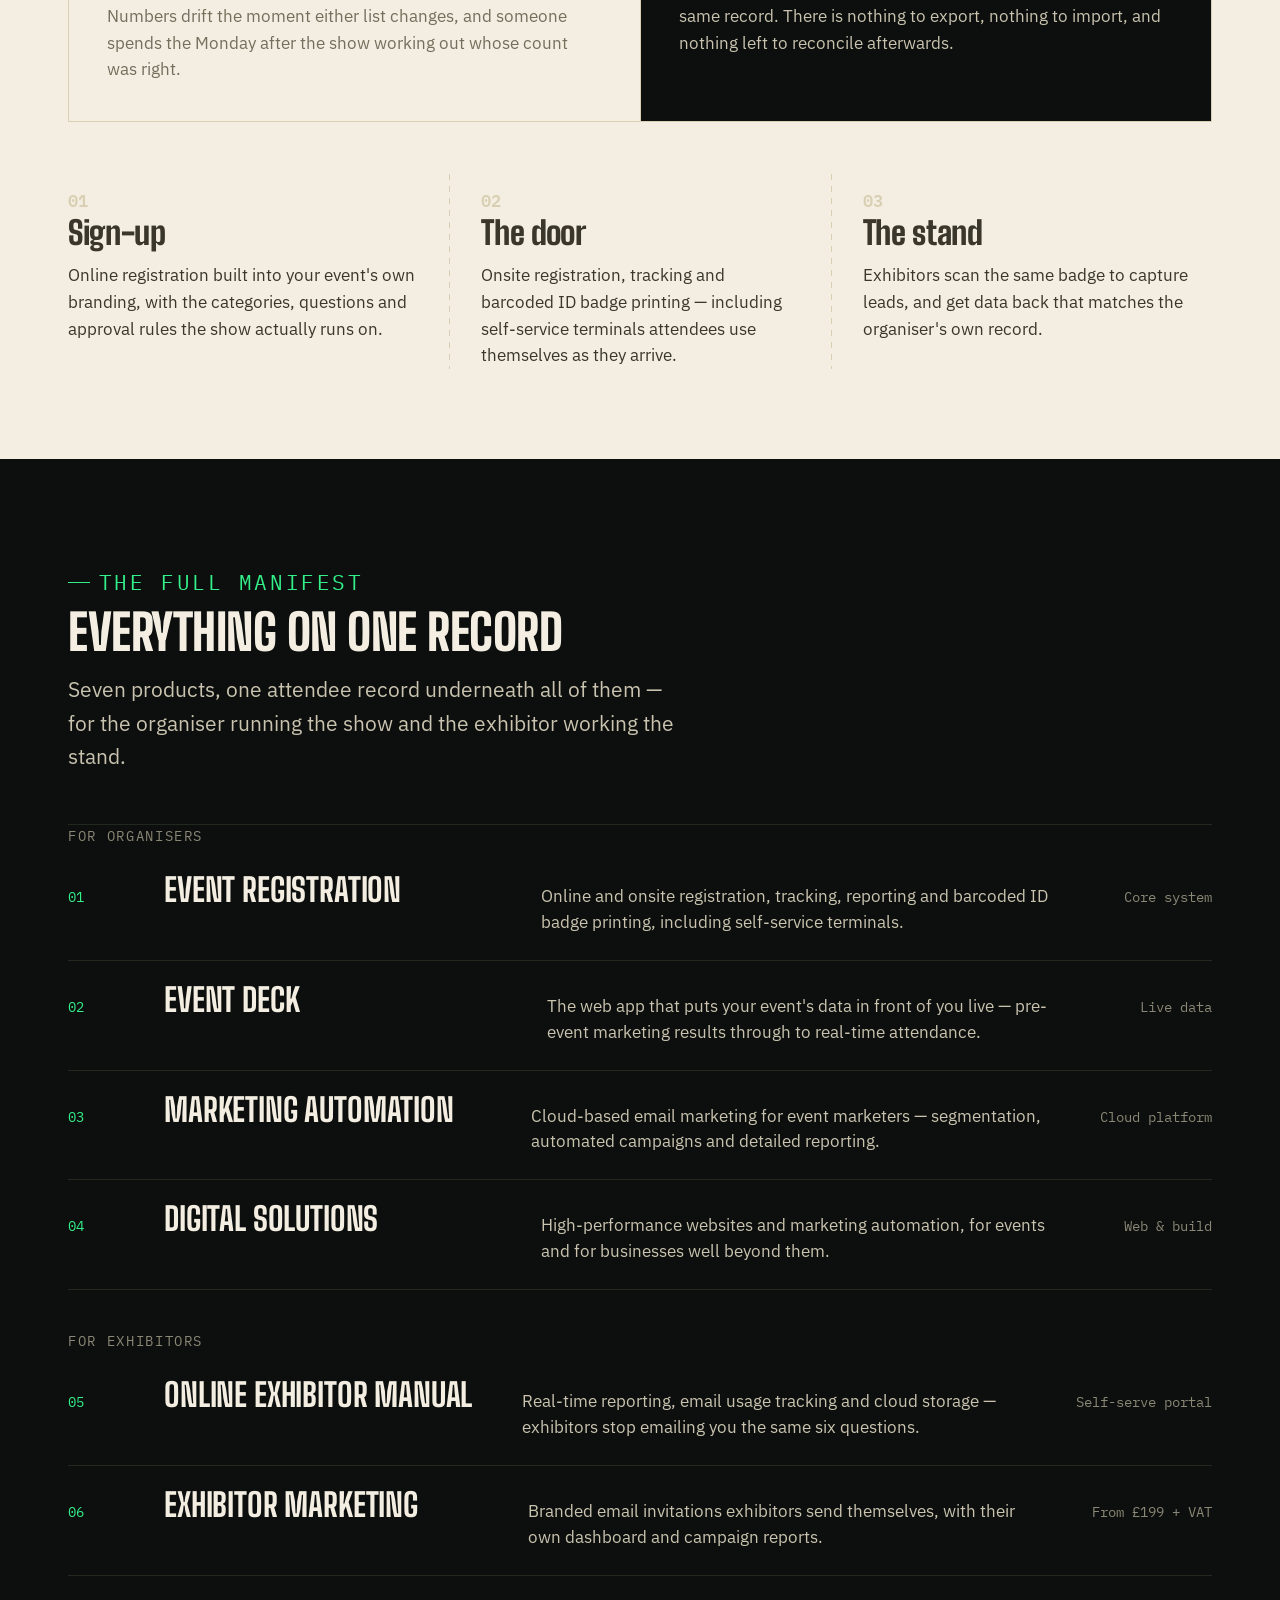
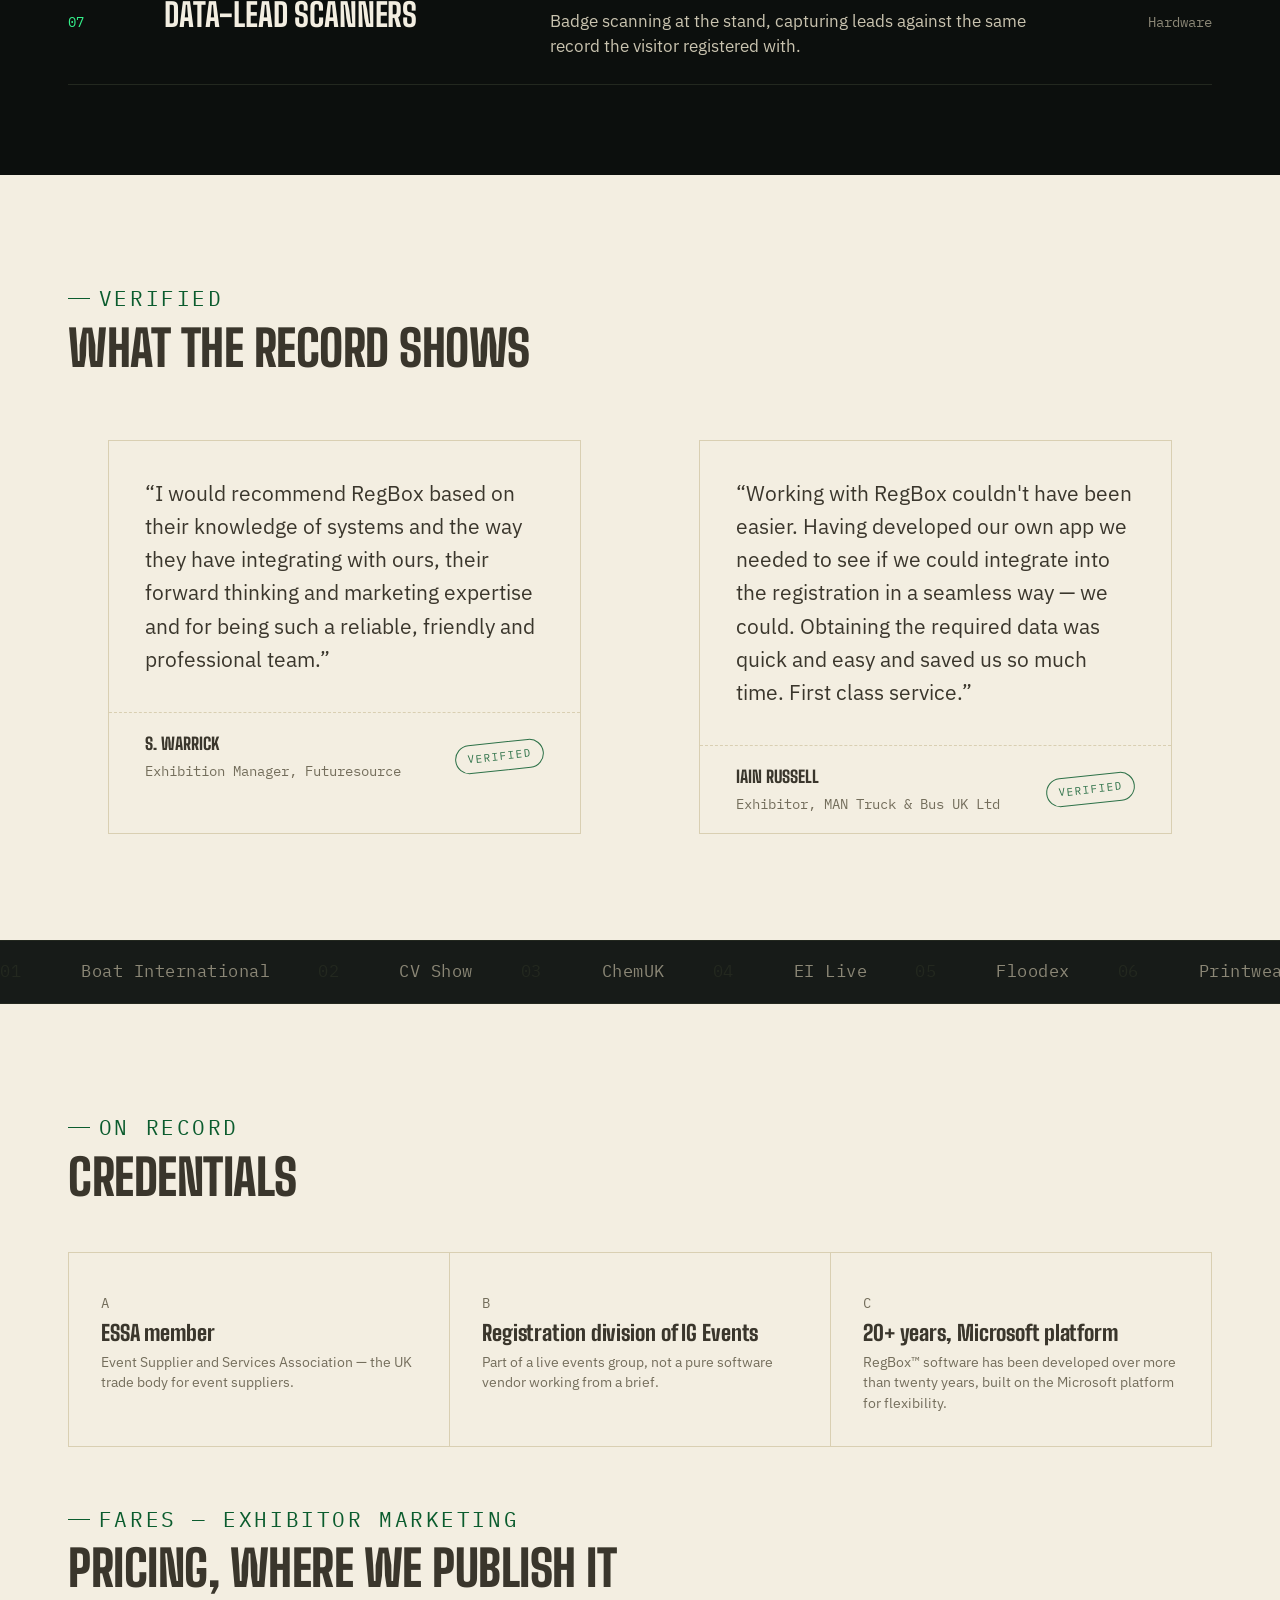
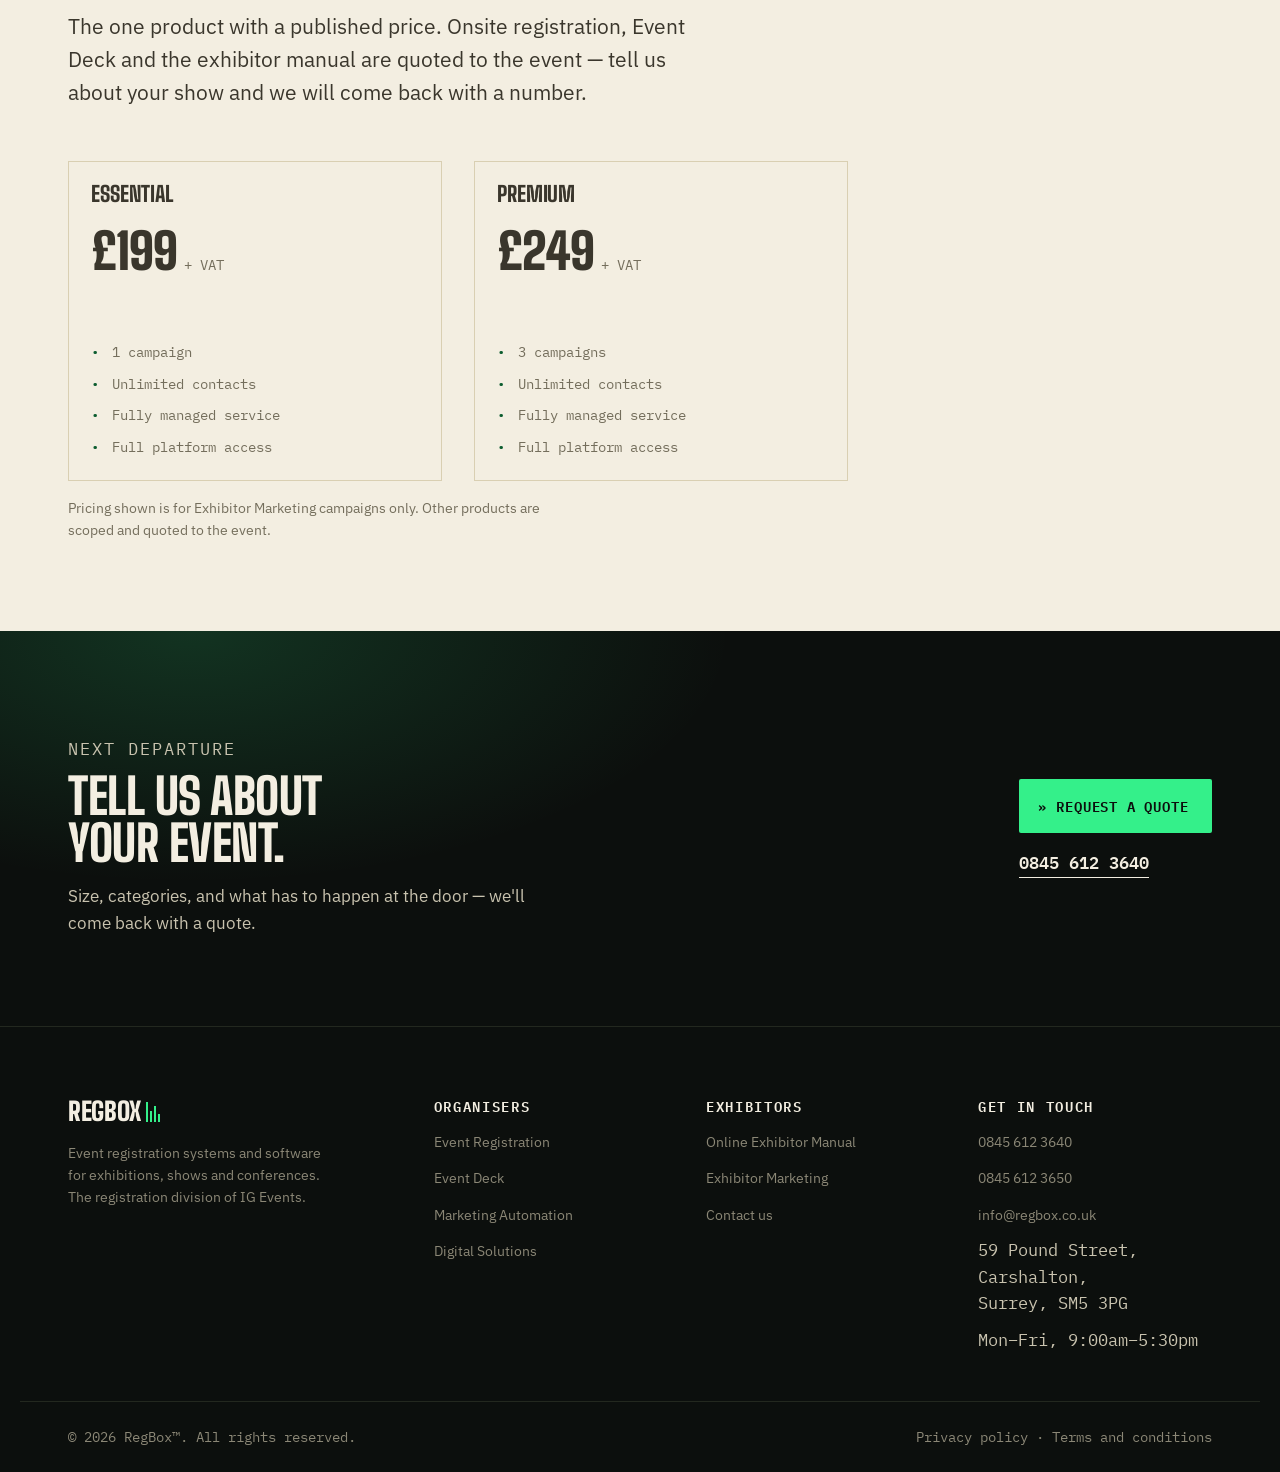
==== commit 308706f4: "Fix mobile rendering: illegible Event Deck chart text, verify burger nav Event Deck's line chart (vi" ====
--- a/index.html
+++ b/index.html
@@ -23,7 +23,7 @@
 <link rel="preconnect" href="https://fonts.googleapis.com">
 <link rel="preconnect" href="https://fonts.gstatic.com" crossorigin>
 <link href="https://fonts.googleapis.com/css2?family=Big+Shoulders:wght@500;700;800;900&family=IBM+Plex+Mono:wght@400;500;600&family=IBM+Plex+Sans:wght@400;500;600;700&display=swap" rel="stylesheet">
-<link rel="stylesheet" href="assets/css/style.css?v=3">
+<link rel="stylesheet" href="assets/css/style.css?v=4">
 
 <script type="application/ld+json">
 {
@@ -519,6 +519,6 @@
   </div>
 </footer>
 
-<script src="assets/js/site.js?v=3" defer></script>
+<script src="assets/js/site.js?v=4" defer></script>
 </body>
 </html>
--- a/assets/css/style.css
+++ b/assets/css/style.css
@@ -446,6 +446,18 @@
   .deck__col + .deck__col { border-left: 0; border-top: 1px solid var(--ink-3); }
   .contact { grid-template-columns: 1fr; }
 
+  /* Legible chart text is the point of this override — a fixed viewBox
+     scaled down to a 320-375px container renders 9px SVG-unit text at
+     3-4 actual pixels, effectively invisible. min-width restores roughly
+     the same effective scale the chart already gets on desktop; .deck__panel
+     scrolls horizontally to reach the rest, the same pattern as a wide
+     data table on mobile. Targeted by the exact viewBox already in the
+     markup so no HTML edit is needed. */
+  .deck__panel { overflow-x: auto; }
+  .deck__chart { max-width: none; }
+  .deck__chart[viewBox="0 0 800 250"] { min-width: 700px; }
+  .deck__chart[viewBox="0 0 380 205"] { min-width: 420px; }
+
   .ftree { text-align: left; }
   .ftree ul { flex-direction: column; padding-top: 0; align-items: flex-start; }
   .ftree li { align-items: flex-start; padding: 0 0 0 1.1rem; margin-top: .85rem; }
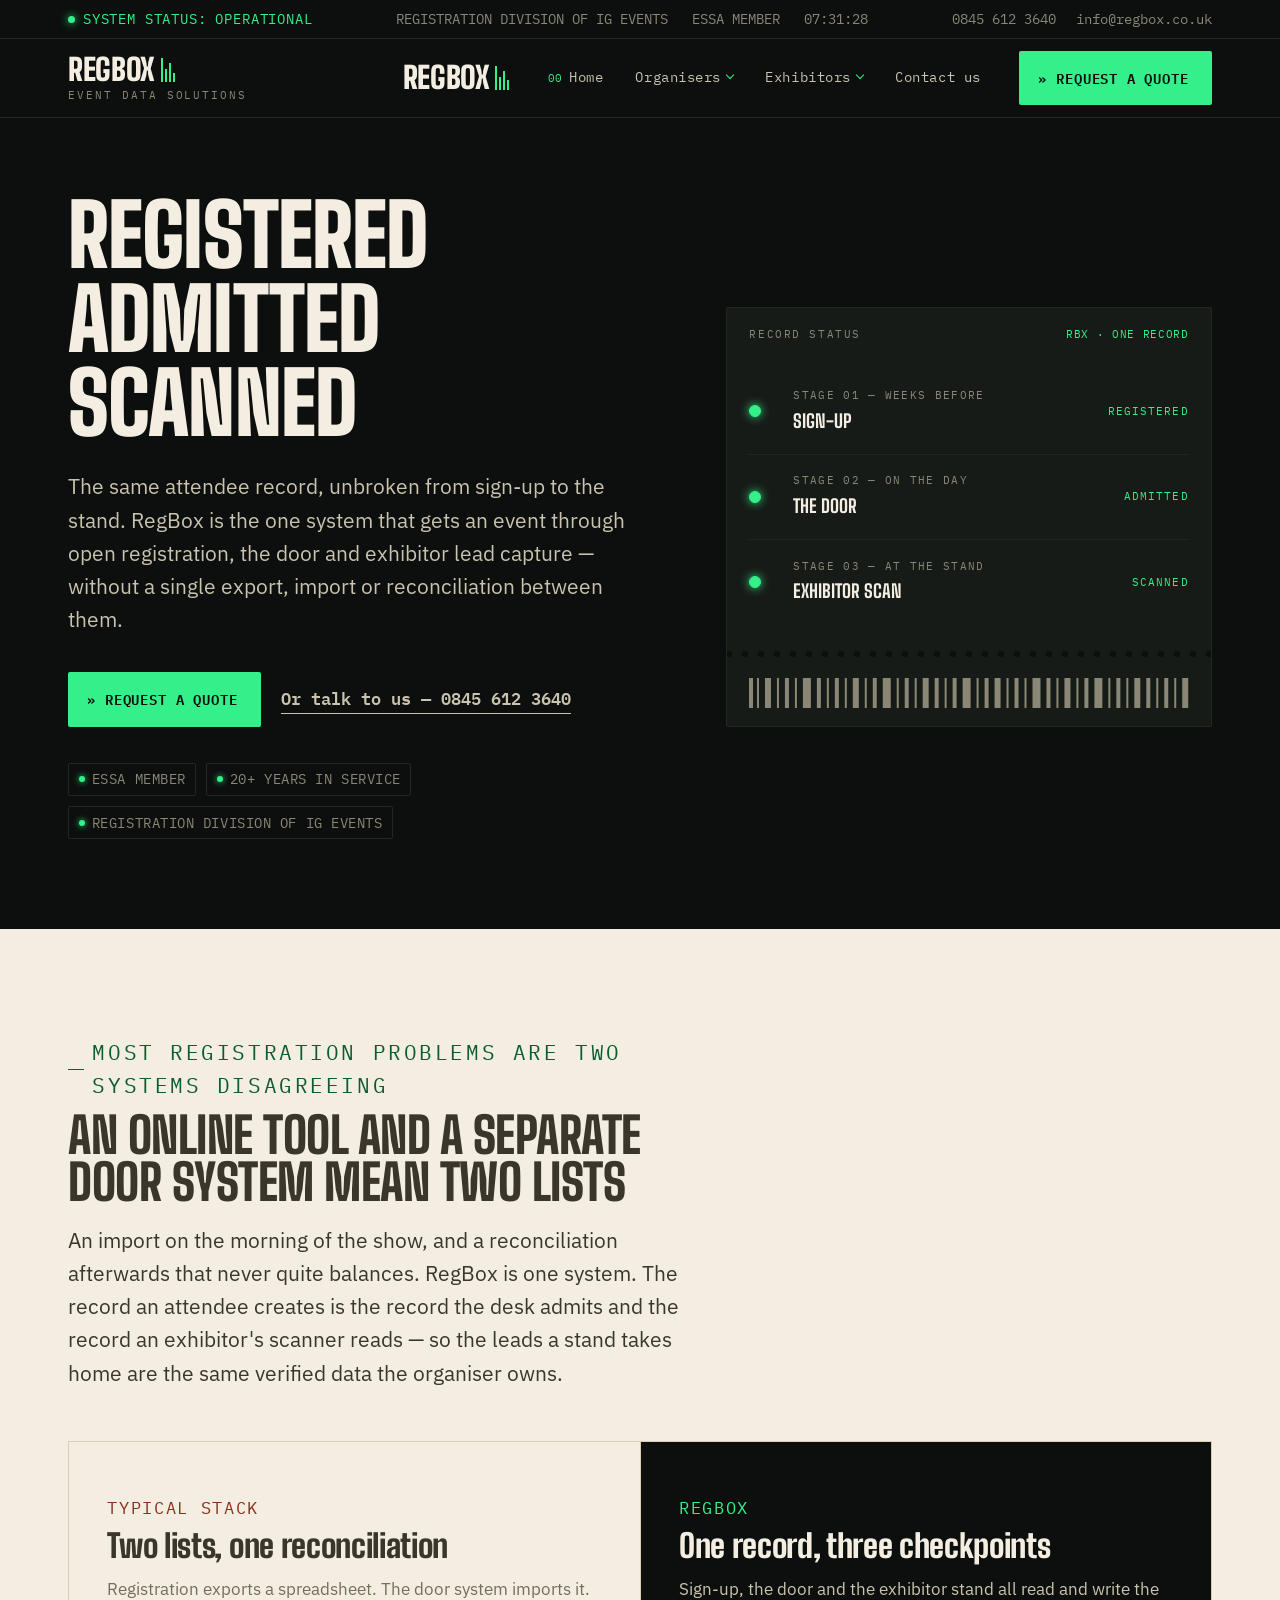
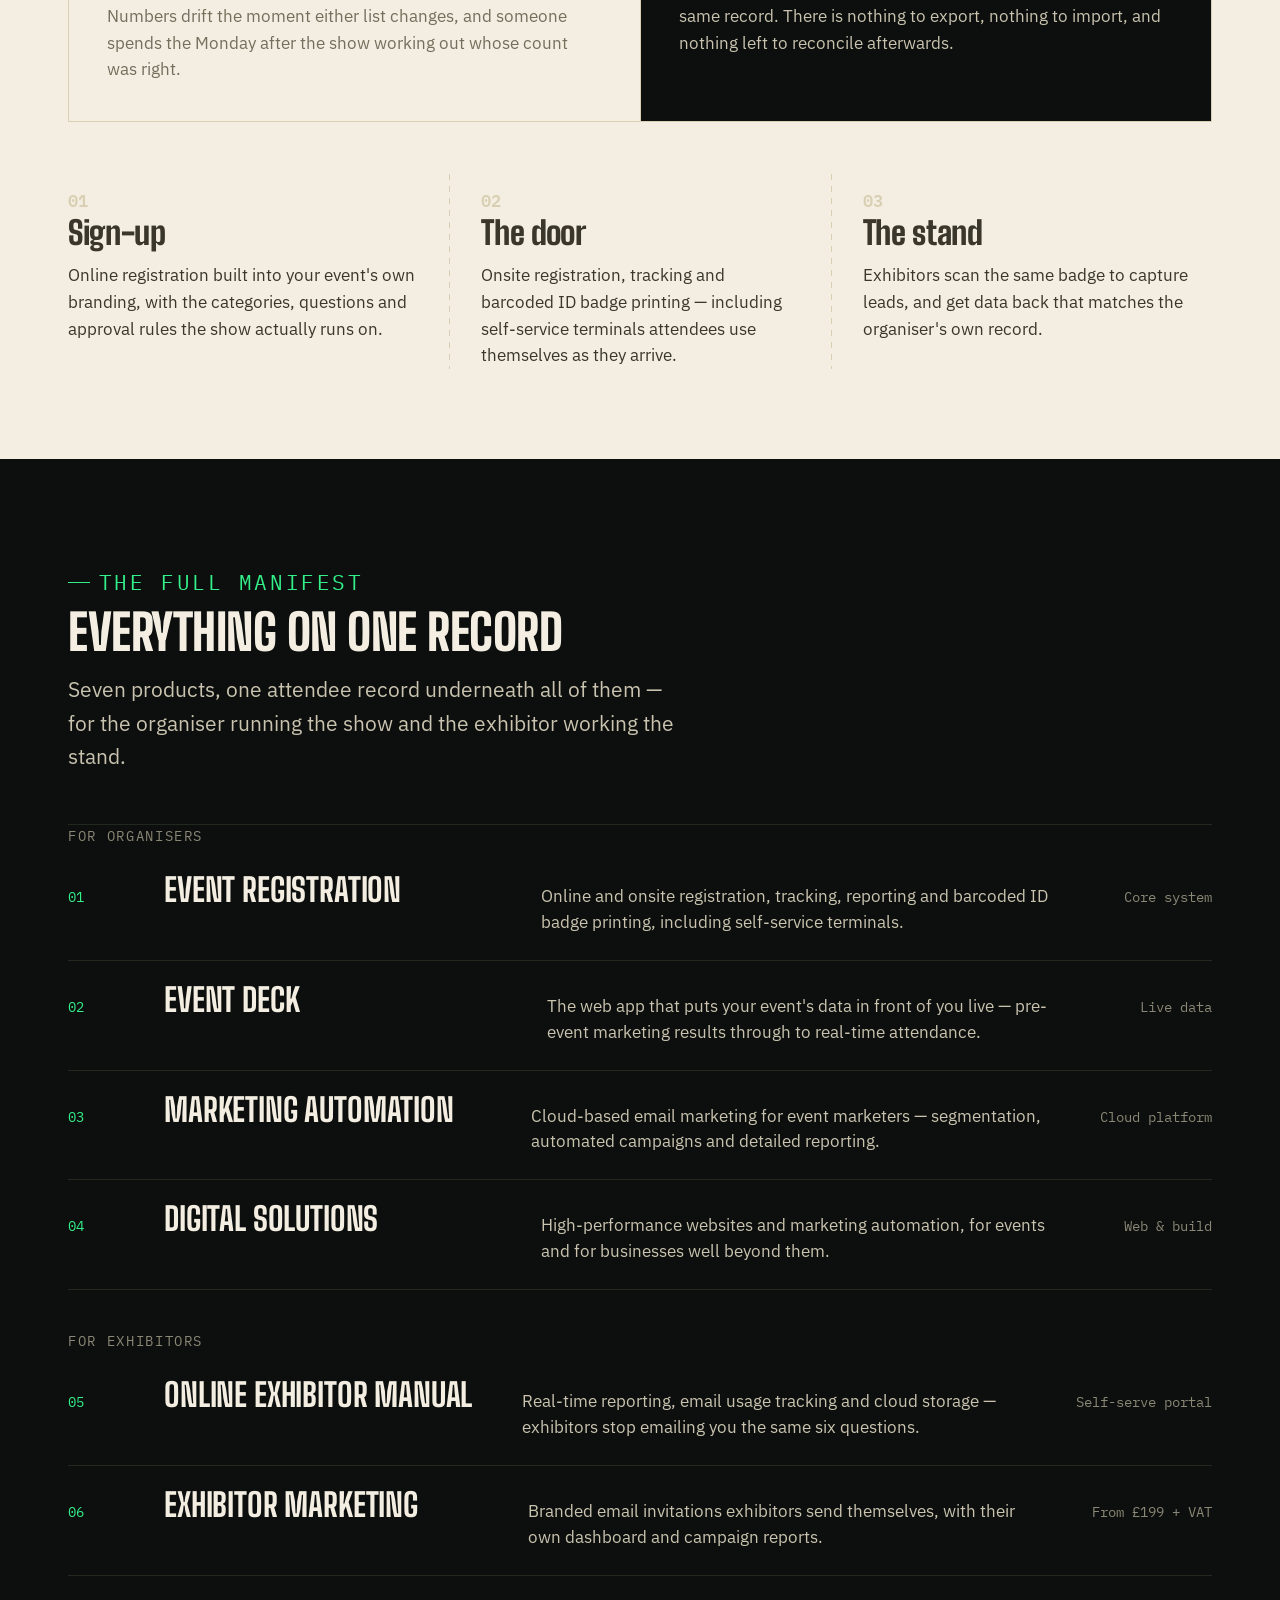
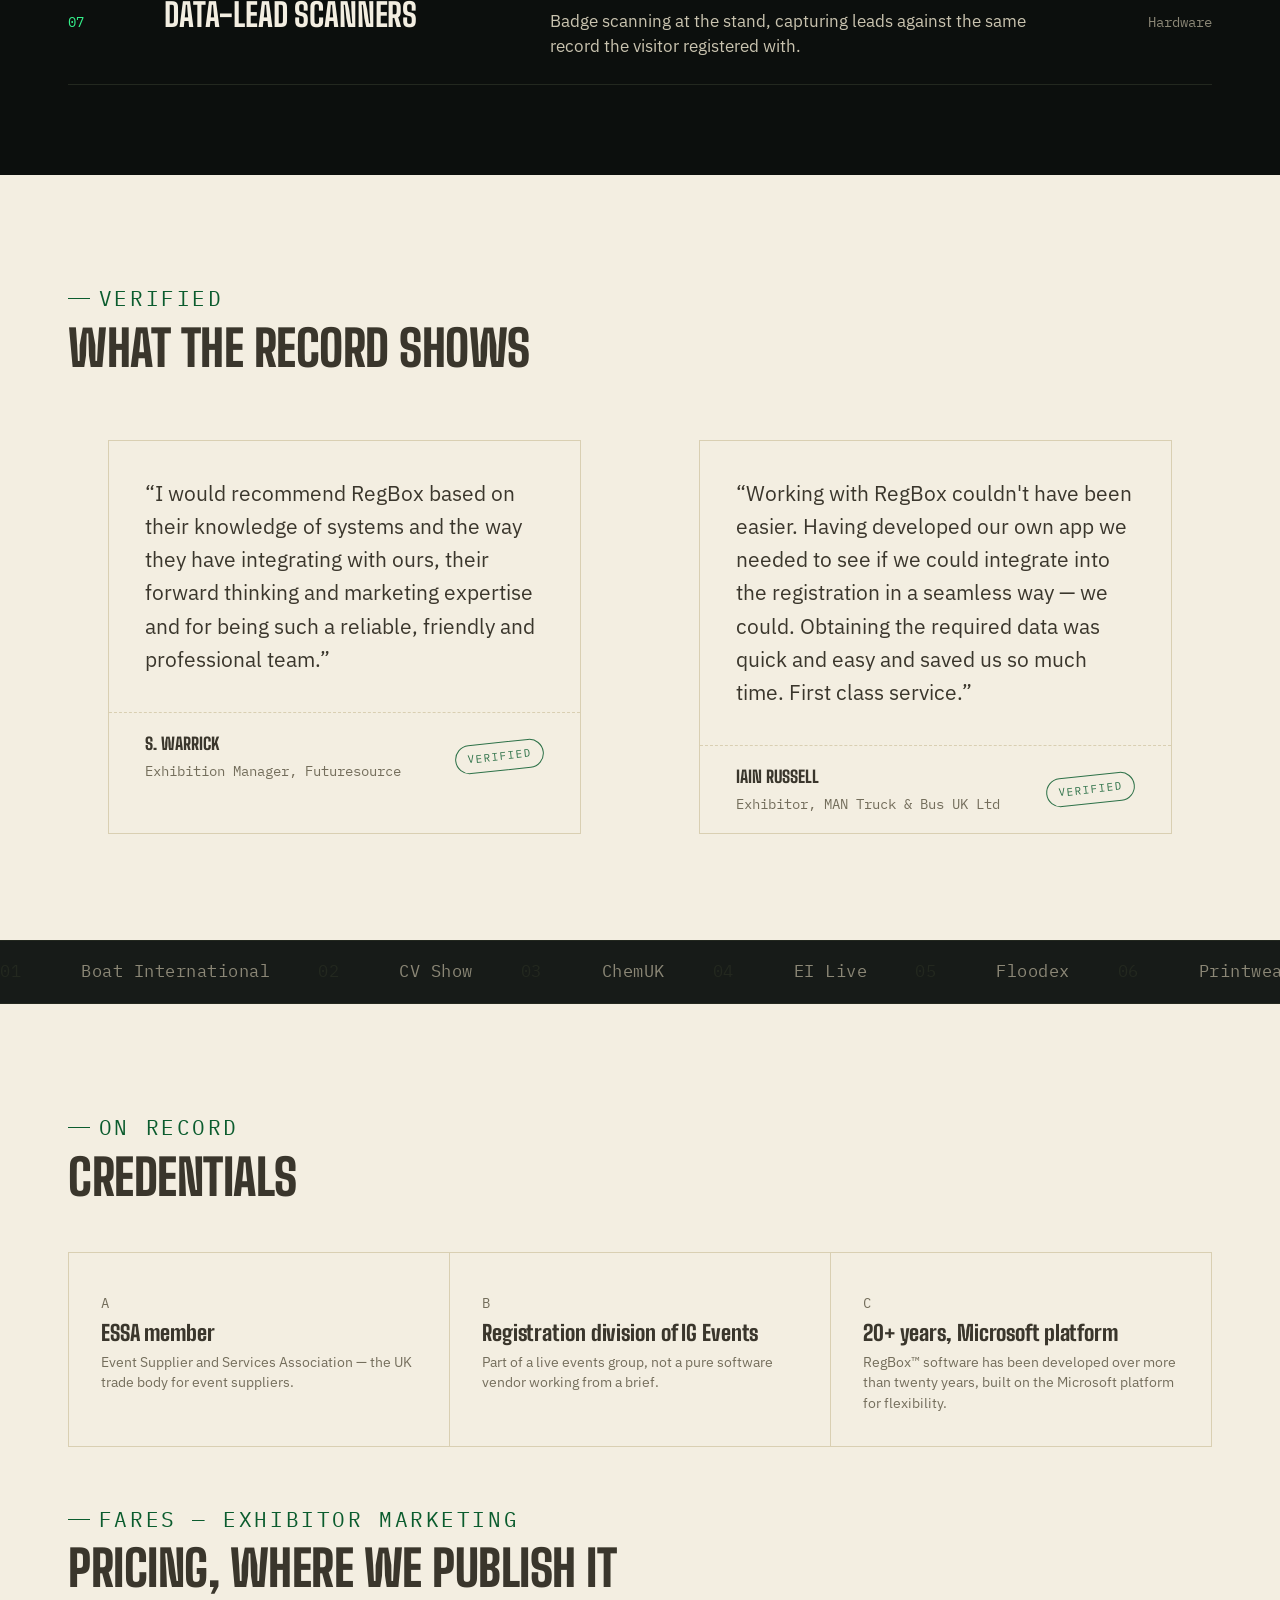
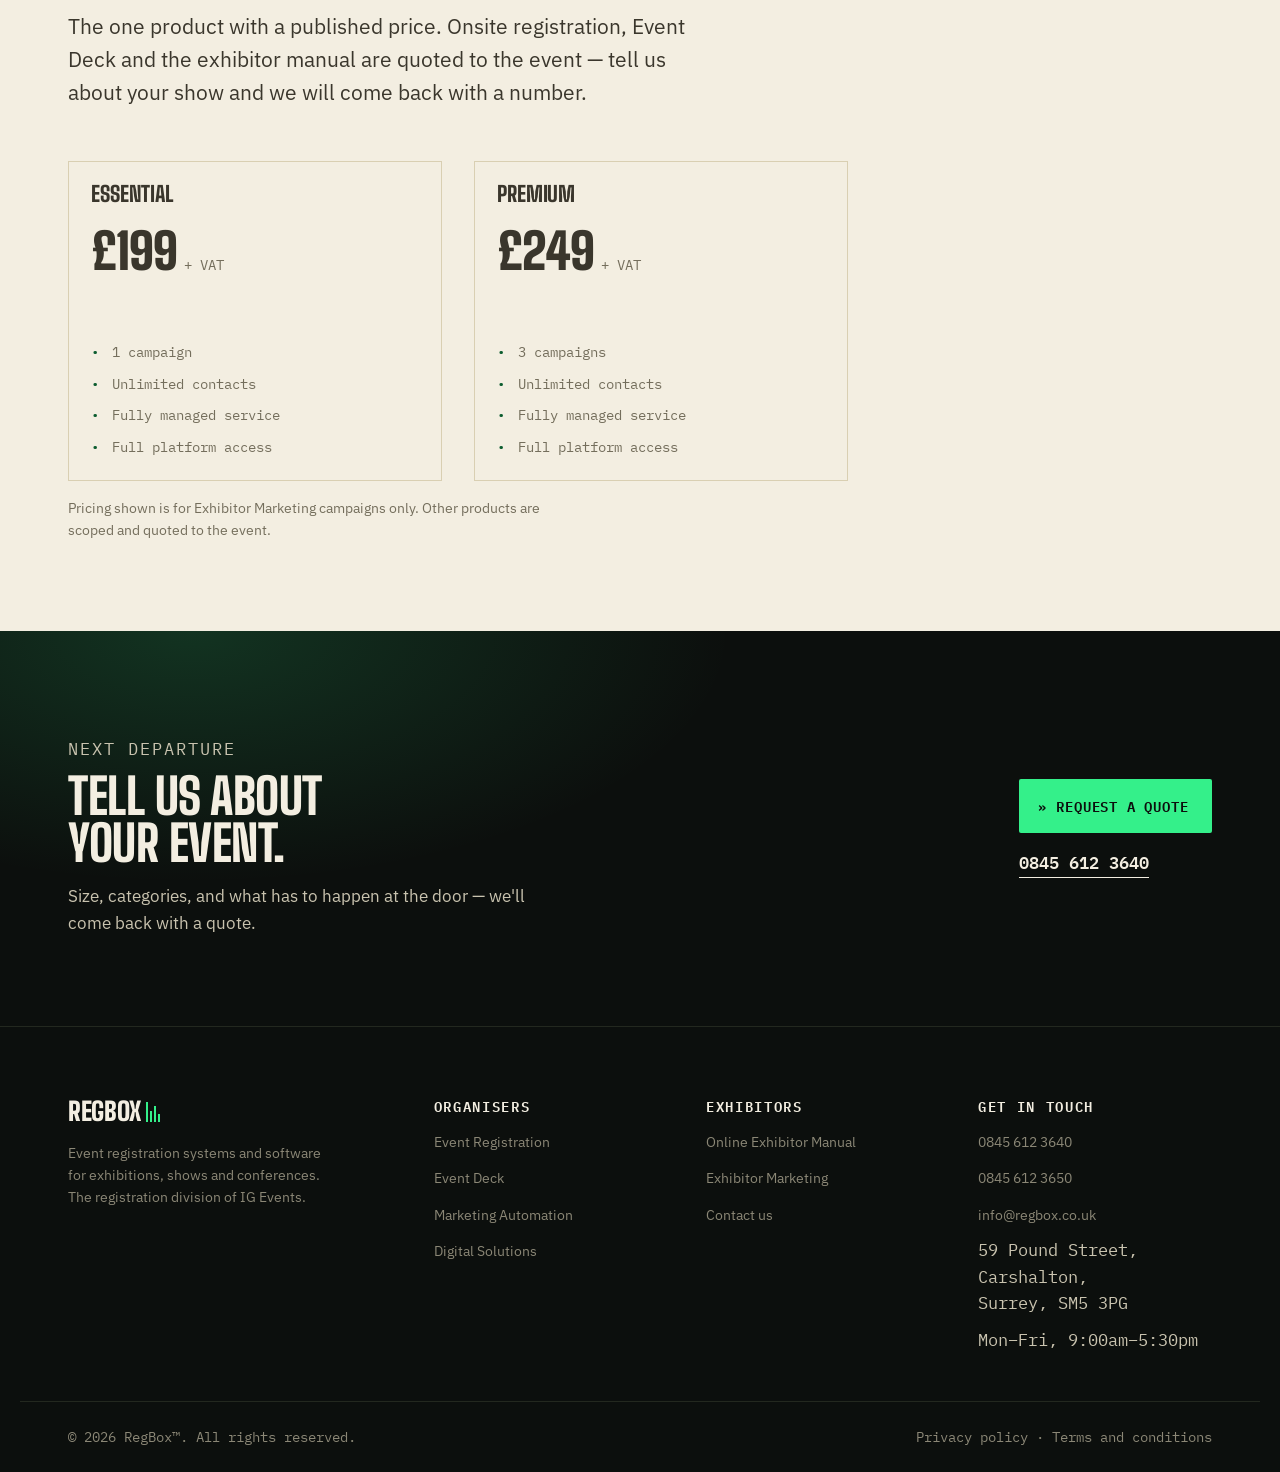
==== commit 03651b42: "Redesign mobile nav as a full-screen overlay; fix mrow overlap and chart legend cutoff Mobile nav: r" ====
--- a/index.html
+++ b/index.html
@@ -23,7 +23,7 @@
 <link rel="preconnect" href="https://fonts.googleapis.com">
 <link rel="preconnect" href="https://fonts.gstatic.com" crossorigin>
 <link href="https://fonts.googleapis.com/css2?family=Big+Shoulders:wght@500;700;800;900&family=IBM+Plex+Mono:wght@400;500;600&family=IBM+Plex+Sans:wght@400;500;600;700&display=swap" rel="stylesheet">
-<link rel="stylesheet" href="assets/css/style.css?v=4">
+<link rel="stylesheet" href="assets/css/style.css?v=5">
 
 <script type="application/ld+json">
 {
@@ -89,6 +89,10 @@
     <label for="navtoggle" class="burger" aria-label="Open menu"><span></span><span></span><span></span></label>
 
     <nav class="nav" aria-label="Primary">
+      <div class="nav__head">
+        <span class="brand__word">REGBOX<span class="bar" aria-hidden="true"><i></i><i></i><i></i><i></i></span></span>
+        <label for="navtoggle" class="nav__close" aria-label="Close menu"><span></span><span></span></label>
+      </div>
       <ul>
         <li><a href="./" aria-current="page"><span class="no">00</span> Home</a></li>
         <li class="has-sub">
@@ -519,6 +523,6 @@
   </div>
 </footer>
 
-<script src="assets/js/site.js?v=4" defer></script>
+<script src="assets/js/site.js?v=5" defer></script>
 </body>
 </html>
--- a/assets/css/style.css
+++ b/assets/css/style.css
@@ -449,11 +449,15 @@
   /* Legible chart text is the point of this override — a fixed viewBox
      scaled down to a 320-375px container renders 9px SVG-unit text at
      3-4 actual pixels, effectively invisible. min-width restores roughly
-     the same effective scale the chart already gets on desktop; .deck__panel
-     scrolls horizontally to reach the rest, the same pattern as a wide
-     data table on mobile. Targeted by the exact viewBox already in the
-     markup so no HTML edit is needed. */
-  .deck__panel { overflow-x: auto; }
+     the same effective scale the chart already gets on desktop.
+     Scoped to .deck__chart-wrap, NOT the whole .deck__panel: an earlier
+     pass put overflow-x:auto on the panel itself, which also stretched the
+     panel's scrollable content box to the chart's full width — the legend
+     sitting in that same panel no longer needed to wrap, so it just laid
+     out at its natural width and got carried mostly off-screen, cut off at
+     the viewport edge with no visible scrollbar. Only the chart itself
+     should scroll; the heading and legend stay put. */
+  .deck__chart-wrap { overflow-x: auto; -webkit-overflow-scrolling: touch; }
   .deck__chart { max-width: none; }
   .deck__chart[viewBox="0 0 800 250"] { min-width: 700px; }
   .deck__chart[viewBox="0 0 380 205"] { min-width: 420px; }
@@ -600,31 +604,76 @@
 }
 
 @media (max-width: 860px) {
-  .burger { display: flex; flex-direction: column; justify-content: center; gap: 5px; width: 42px; height: 42px; cursor: pointer; }
-  .burger span { display: block; height: 2px; background: var(--paper); }
-  .nav { display: none; position: absolute; left: 0; right: 0; top: 100%; background: var(--ink); flex-direction: column; align-items: stretch; gap: 0; padding: .5rem var(--gut) 1.5rem; border-top: 1px solid var(--ink-3); }
+  .burger {
+    display: flex; flex-direction: column; justify-content: center; align-items: center;
+    gap: 5px; width: 44px; height: 44px; cursor: pointer;
+  }
+  .burger span { display: block; width: 22px; height: 2px; background: var(--paper); transition: transform .22s var(--ease), opacity .18s var(--ease); }
+  /* Hamburger becomes a close (X) once open — a real state change, not
+     decoration, so the same control opens and closes the menu. */
+  .navtoggle:checked ~ .burger span:nth-child(1) { transform: translateY(7px) rotate(45deg); }
+  .navtoggle:checked ~ .burger span:nth-child(2) { opacity: 0; }
+  .navtoggle:checked ~ .burger span:nth-child(3) { transform: translateY(-7px) rotate(-45deg); }
+
+  /* Full-screen takeover rather than a push-down accordion: the previous
+     panel was only as tall as its own content (position:absolute, no
+     explicit height), so the page underneath stayed visible and scrollable
+     beneath/through it. .site-head is position:sticky, which — like any
+     non-static position — becomes the containing block for a position:fixed
+     descendant, so .nav's fixed positioning would resolve against the
+     ~80px-tall header box, not the viewport. :has() drops .site-head to
+     position:static for as long as the menu is open, so .nav's fixed
+     inset:0 resolves against the real viewport instead. */
+  .site-head:has(.navtoggle:checked) { position: static; }
+  body:has(.navtoggle:checked) { overflow: hidden; }
+
+  .nav {
+    display: none;
+    position: fixed; inset: 0; z-index: 40;
+    background: var(--ink);
+    flex-direction: column; align-items: stretch; gap: 0;
+    padding: 0; overflow-y: auto; -webkit-overflow-scrolling: touch;
+  }
   .navtoggle:checked ~ .nav { display: flex; }
+
+  .nav__head { flex: none; display: flex; align-items: center; justify-content: space-between; padding: 1.1rem var(--gut); border-bottom: 1px solid var(--ink-3); }
+  .nav__head .brand__word { font-size: 1.5rem; }
+  .nav__close { display: flex; align-items: center; justify-content: center; position: relative; width: 44px; height: 44px; cursor: pointer; }
+  .nav__close span { position: absolute; width: 22px; height: 2px; background: var(--paper); }
+  .nav__close span:first-child { transform: rotate(45deg); }
+  .nav__close span:last-child { transform: rotate(-45deg); }
+
   .site-head__in { position: relative; flex-wrap: wrap; }
-  .nav > ul { flex-direction: column; gap: 0; }
+  .nav > ul { flex: none; flex-direction: column; gap: 0; padding: .5rem var(--gut) 0; }
   .nav > ul > li { border-bottom: 1px solid var(--ink-3); }
-  .nav ul a { padding-block: .9rem; }
-  .nav__cta { margin-top: 1.1rem; align-self: flex-start; }
+  .nav ul a {
+    padding-block: 1.15rem; font-family: var(--display); font-weight: 700;
+    font-size: 1.3rem; text-transform: uppercase; letter-spacing: -.005em; color: var(--paper);
+  }
+  .nav ul a .no { display: none; } /* a "00" numeral prefix reads as clutter at this size */
+  .nav__cta { margin: 1.5rem var(--gut) 2rem; align-self: stretch; justify-content: center; }
+
   .mrow { grid-template-columns: 32px 1fr; }
-  .mrow__meta { grid-column: 2; text-align: left; }
+  .mrow__name, .mrow__desc, .mrow__meta { grid-column: 2; }
+  .mrow__meta { text-align: left; margin-top: .35rem; }
   .qgrid { grid-template-columns: 1fr; }
   .manibar__mid { display: none; }
 
   /* Submenus become inline accordions rather than floating panels. */
-  .nav__parent { width: 100%; justify-content: space-between; padding-block: .9rem; }
+  .nav__parent {
+    width: 100%; justify-content: space-between; padding-block: 1.15rem;
+    font-family: var(--display); font-weight: 700; font-size: 1.3rem; text-transform: uppercase; color: var(--paper);
+  }
+  .nav__parent::after { width: 8px; height: 8px; border-width: 2px; }
   .sub {
     position: static; opacity: 1; visibility: visible; transform: none;
     min-width: 0; background: none; border: 0;
-    border-left: 1px solid var(--ink-3); margin: 0 0 .75rem; padding: 0 0 0 1rem;
+    border-left: 1px solid var(--ink-3); margin: 0 0 1rem; padding: 0 0 0 1.1rem;
     display: none;
   }
   .has-sub:hover .sub, .has-sub:focus-within .sub { display: none; }
   .nav__parent[aria-expanded="true"] + .sub { display: block; }
-  .sub a { padding: .6rem 0; }
+  .sub a { padding: .85rem 0; font-family: var(--display); font-weight: 600; font-size: 1.05rem; text-transform: none; color: var(--body-on-ink); }
 }
 
 @media (max-width: 560px) {
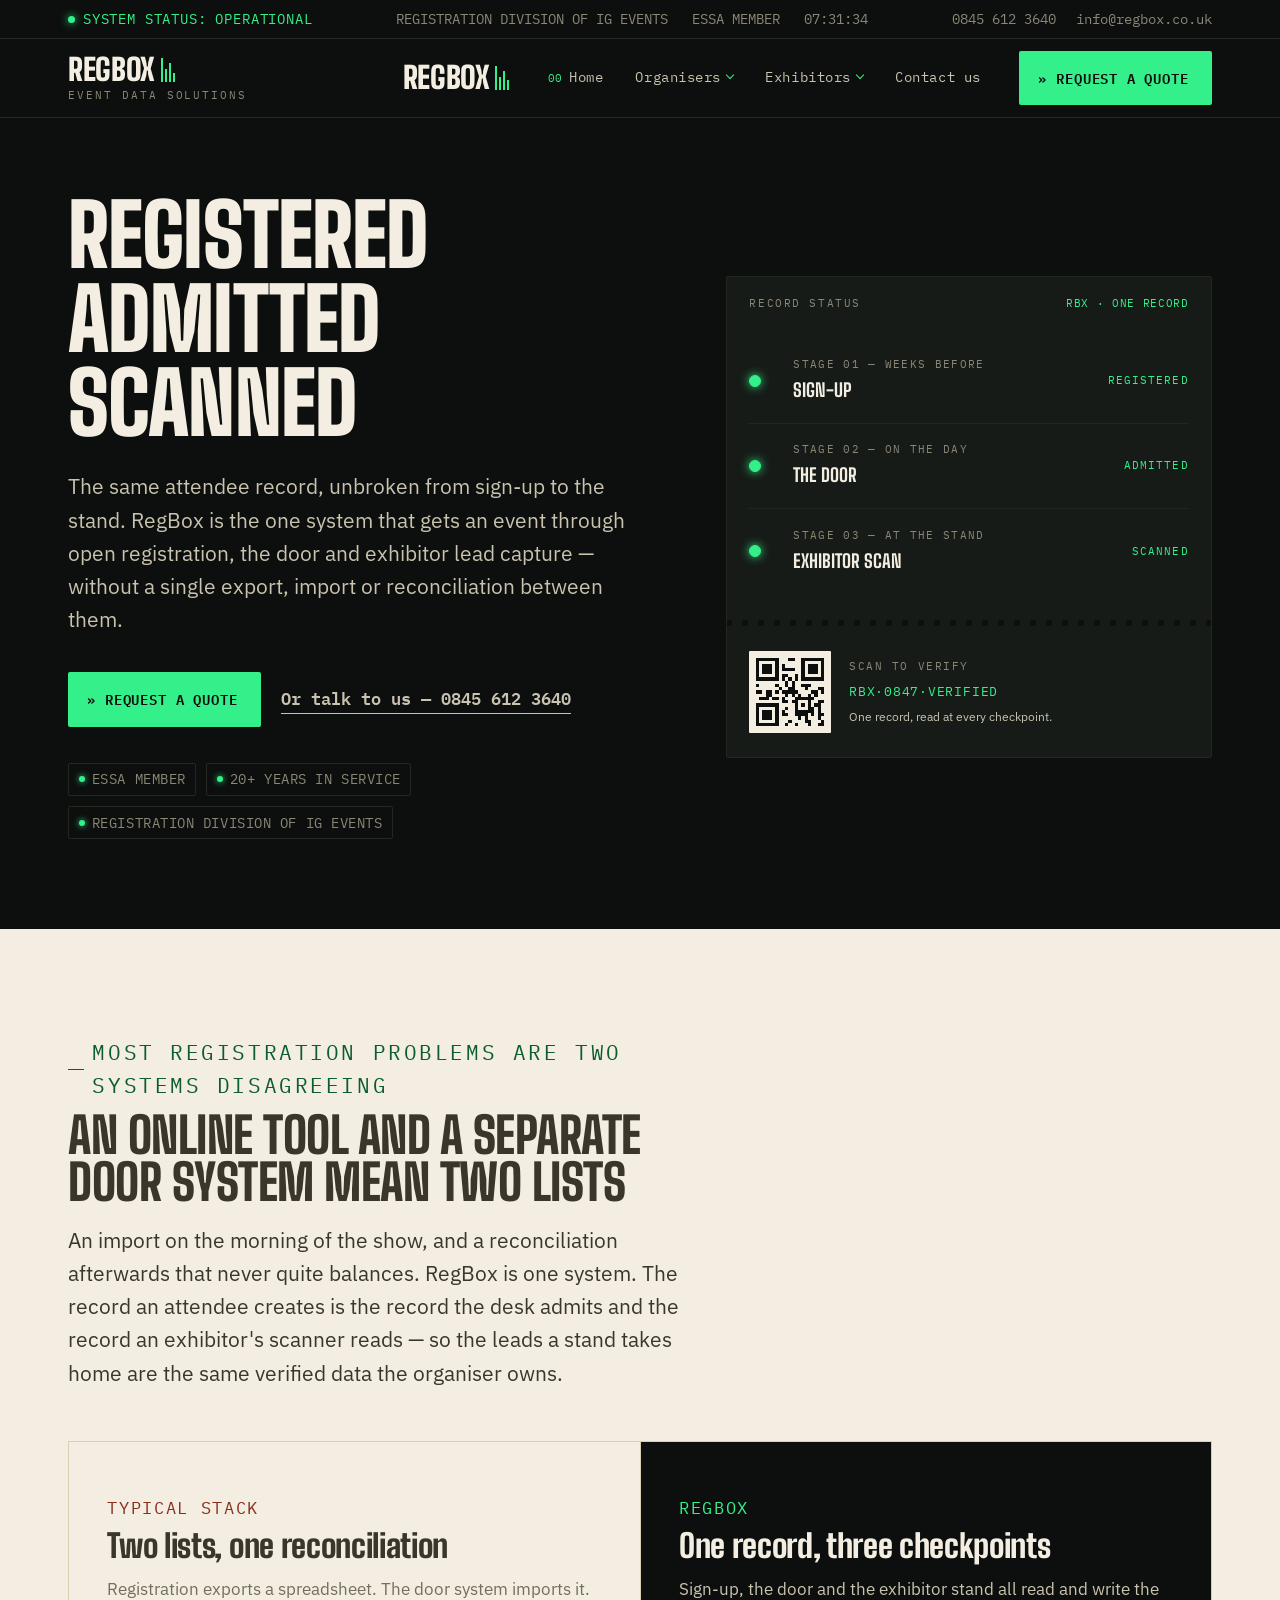
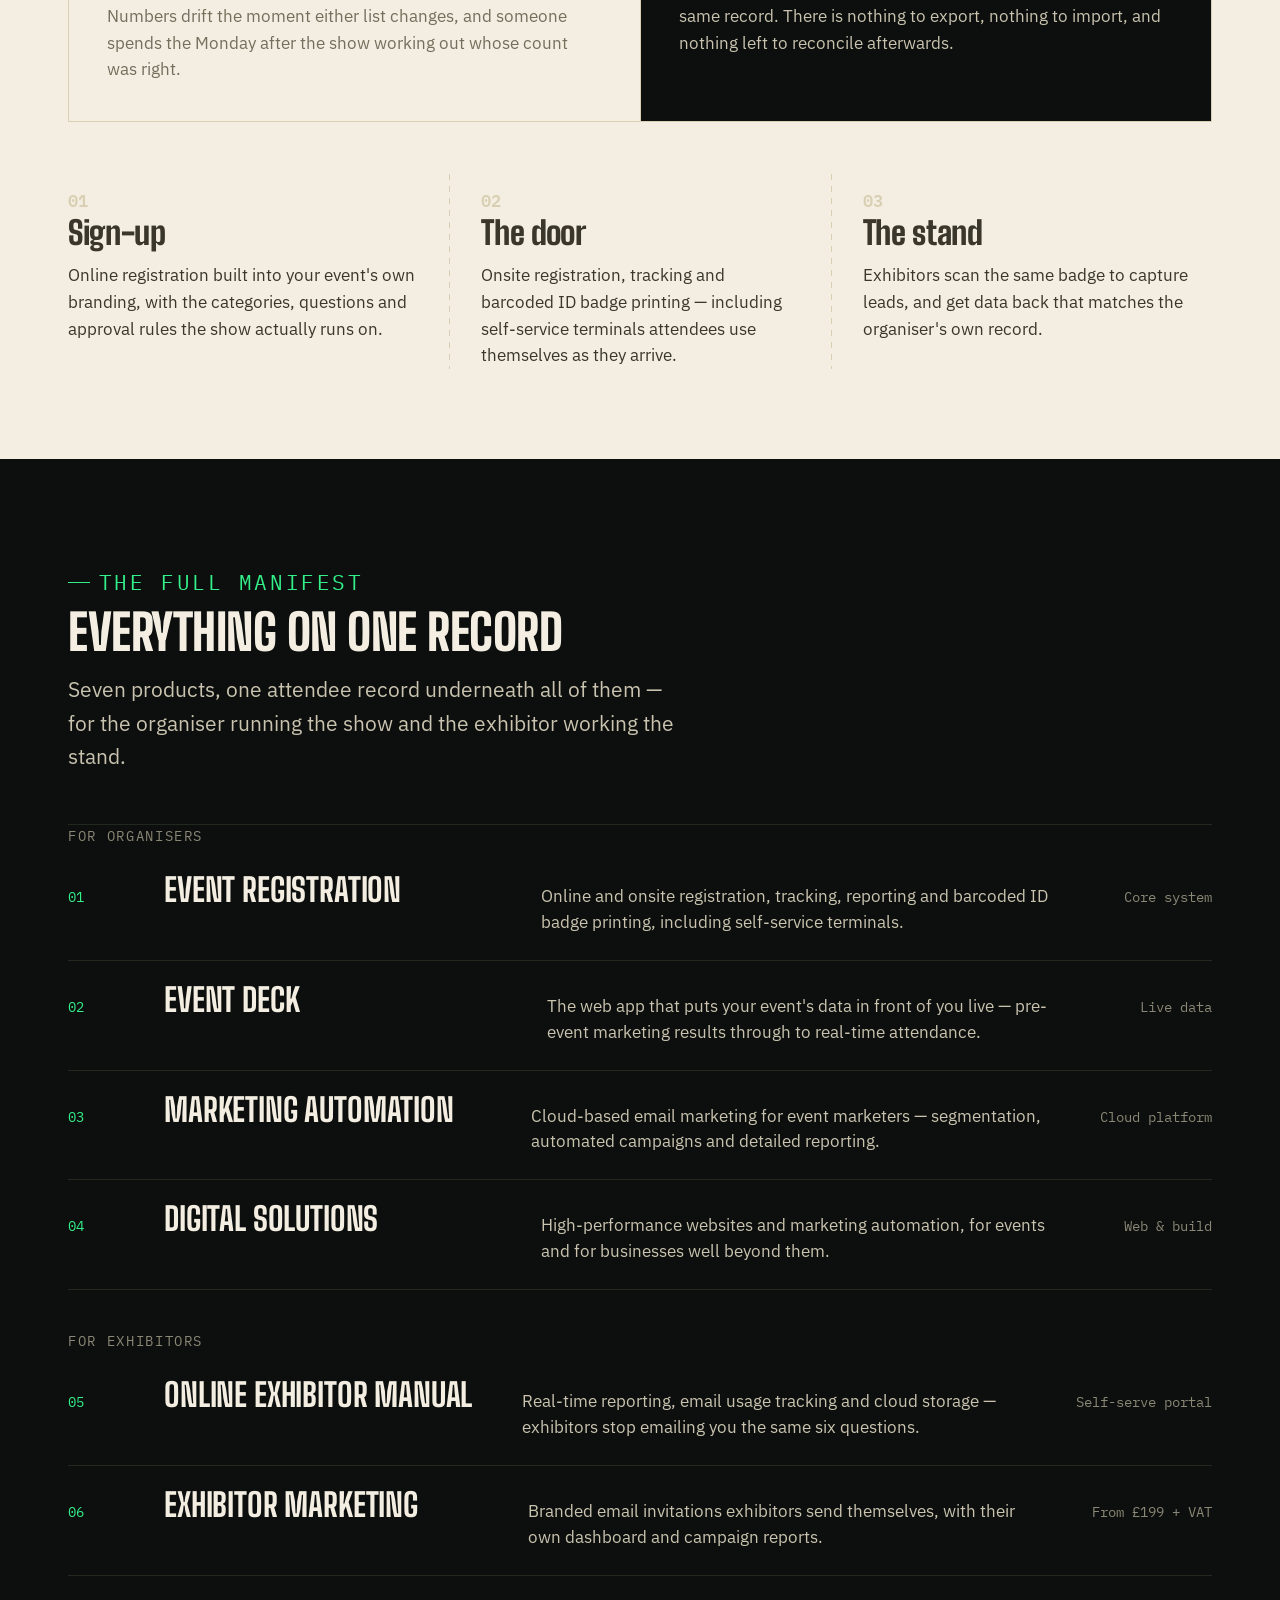
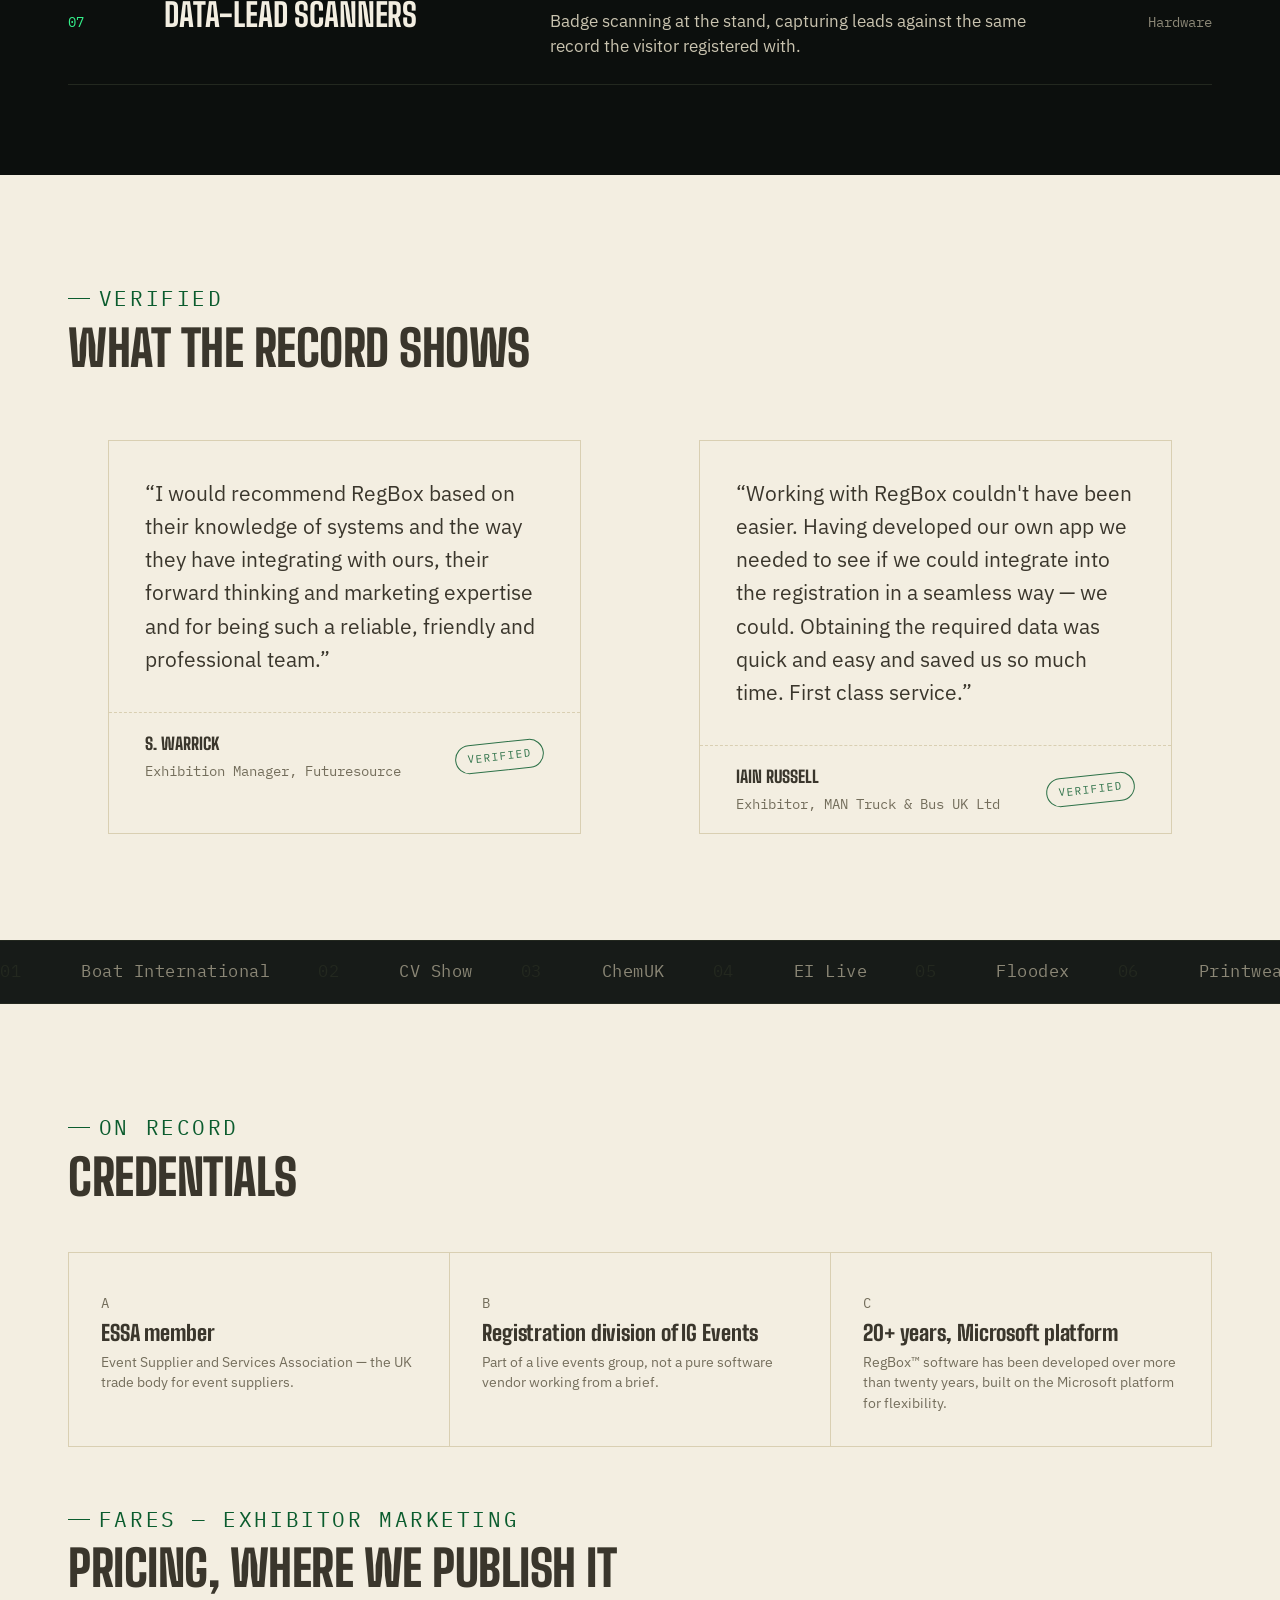
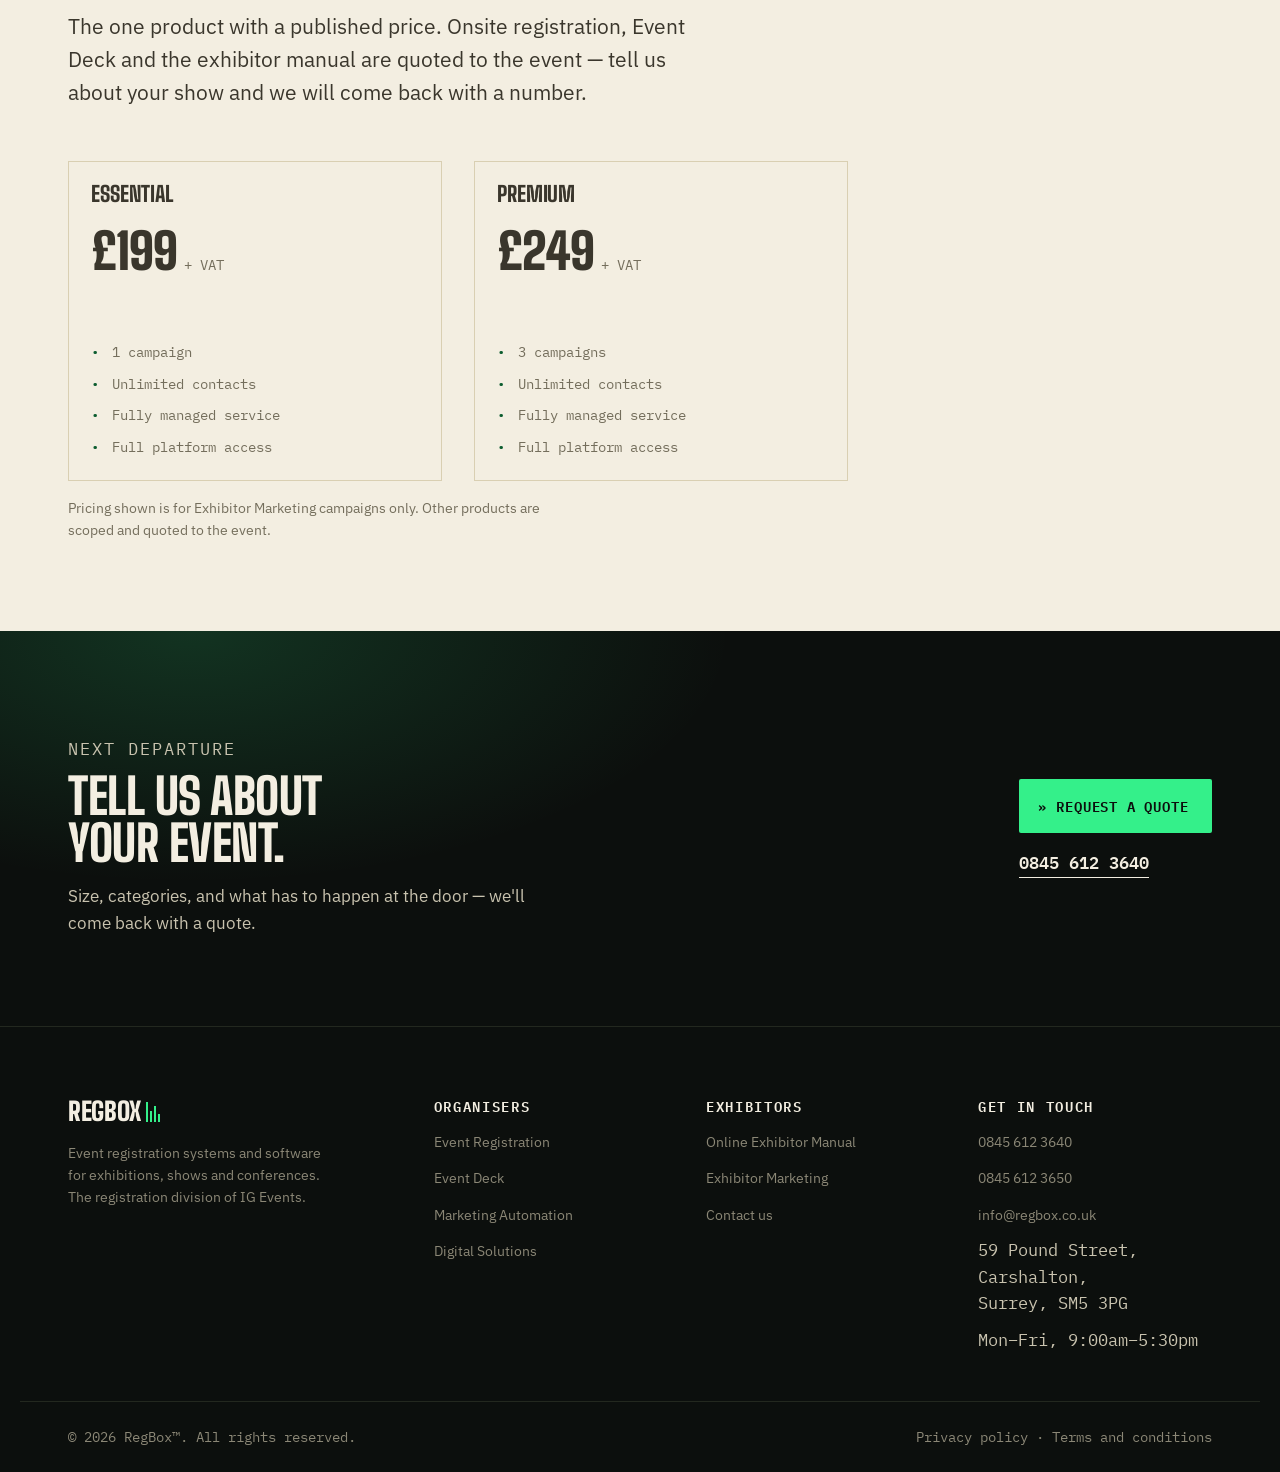
==== commit 8474b103: "Simplify mobile nav to a flat list; redesign the ticket card's stub end as a QR code Mobile nav: the" ====
--- a/index.html
+++ b/index.html
@@ -23,7 +23,7 @@
 <link rel="preconnect" href="https://fonts.googleapis.com">
 <link rel="preconnect" href="https://fonts.gstatic.com" crossorigin>
 <link href="https://fonts.googleapis.com/css2?family=Big+Shoulders:wght@500;700;800;900&family=IBM+Plex+Mono:wght@400;500;600&family=IBM+Plex+Sans:wght@400;500;600;700&display=swap" rel="stylesheet">
-<link rel="stylesheet" href="assets/css/style.css?v=5">
+<link rel="stylesheet" href="assets/css/style.css?v=7">
 
 <script type="application/ld+json">
 {
@@ -178,31 +178,16 @@
         </div>
         <div class="perf" aria-hidden="true"></div>
         <div class="ticket__foot">
-          <svg class="barcode" viewBox="0 0 220 30" width="100%" height="30" aria-hidden="true" preserveAspectRatio="none">
-            <rect x="0" width="2" height="30" fill="#8B8776"/><rect x="4" width="1" height="30" fill="#8B8776"/>
-            <rect x="8" width="3" height="30" fill="#8B8776"/><rect x="14" width="1" height="30" fill="#8B8776"/>
-            <rect x="18" width="2" height="30" fill="#8B8776"/><rect x="23" width="1" height="30" fill="#8B8776"/>
-            <rect x="27" width="4" height="30" fill="#8B8776"/><rect x="34" width="2" height="30" fill="#8B8776"/>
-            <rect x="39" width="1" height="30" fill="#8B8776"/><rect x="43" width="2" height="30" fill="#8B8776"/>
-            <rect x="48" width="1" height="30" fill="#8B8776"/><rect x="52" width="3" height="30" fill="#8B8776"/>
-            <rect x="58" width="1" height="30" fill="#8B8776"/><rect x="62" width="2" height="30" fill="#8B8776"/>
-            <rect x="67" width="4" height="30" fill="#8B8776"/><rect x="74" width="1" height="30" fill="#8B8776"/>
-            <rect x="78" width="2" height="30" fill="#8B8776"/><rect x="83" width="1" height="30" fill="#8B8776"/>
-            <rect x="87" width="3" height="30" fill="#8B8776"/><rect x="93" width="2" height="30" fill="#8B8776"/>
-            <rect x="98" width="1" height="30" fill="#8B8776"/><rect x="102" width="2" height="30" fill="#8B8776"/>
-            <rect x="107" width="4" height="30" fill="#8B8776"/><rect x="114" width="1" height="30" fill="#8B8776"/>
-            <rect x="118" width="2" height="30" fill="#8B8776"/><rect x="123" width="3" height="30" fill="#8B8776"/>
-            <rect x="129" width="1" height="30" fill="#8B8776"/><rect x="133" width="2" height="30" fill="#8B8776"/>
-            <rect x="138" width="1" height="30" fill="#8B8776"/><rect x="142" width="4" height="30" fill="#8B8776"/>
-            <rect x="149" width="2" height="30" fill="#8B8776"/><rect x="154" width="1" height="30" fill="#8B8776"/>
-            <rect x="158" width="3" height="30" fill="#8B8776"/><rect x="164" width="1" height="30" fill="#8B8776"/>
-            <rect x="168" width="2" height="30" fill="#8B8776"/><rect x="173" width="4" height="30" fill="#8B8776"/>
-            <rect x="180" width="1" height="30" fill="#8B8776"/><rect x="184" width="2" height="30" fill="#8B8776"/>
-            <rect x="189" width="1" height="30" fill="#8B8776"/><rect x="193" width="3" height="30" fill="#8B8776"/>
-            <rect x="199" width="2" height="30" fill="#8B8776"/><rect x="204" width="1" height="30" fill="#8B8776"/>
-            <rect x="208" width="2" height="30" fill="#8B8776"/><rect x="213" width="1" height="30" fill="#8B8776"/>
-            <rect x="217" width="3" height="30" fill="#8B8776"/>
-          </svg>
+          <div class="ticket__qr">
+            <svg class="ticket__qr-code" viewBox="0 0 21 21" role="img" aria-hidden="true" shape-rendering="crispEdges">
+              <rect x="0" y="0" width="7" height="1"/><rect x="10" y="0" width="2" height="1"/><rect x="14" y="0" width="7" height="1"/><rect x="0" y="1" width="1" height="1"/><rect x="6" y="1" width="1" height="1"/><rect x="14" y="1" width="1" height="1"/><rect x="20" y="1" width="1" height="1"/><rect x="0" y="2" width="1" height="1"/><rect x="2" y="2" width="3" height="1"/><rect x="6" y="2" width="1" height="1"/><rect x="8" y="2" width="1" height="1"/><rect x="14" y="2" width="1" height="1"/><rect x="16" y="2" width="3" height="1"/><rect x="20" y="2" width="1" height="1"/><rect x="0" y="3" width="1" height="1"/><rect x="2" y="3" width="3" height="1"/><rect x="6" y="3" width="1" height="1"/><rect x="8" y="3" width="4" height="1"/><rect x="14" y="3" width="1" height="1"/><rect x="16" y="3" width="3" height="1"/><rect x="20" y="3" width="1" height="1"/><rect x="0" y="4" width="1" height="1"/><rect x="2" y="4" width="3" height="1"/><rect x="6" y="4" width="1" height="1"/><rect x="14" y="4" width="1" height="1"/><rect x="16" y="4" width="3" height="1"/><rect x="20" y="4" width="1" height="1"/><rect x="0" y="5" width="1" height="1"/><rect x="6" y="5" width="1" height="1"/><rect x="8" y="5" width="2" height="1"/><rect x="12" y="5" width="1" height="1"/><rect x="14" y="5" width="1" height="1"/><rect x="20" y="5" width="1" height="1"/><rect x="0" y="6" width="7" height="1"/><rect x="8" y="6" width="1" height="1"/><rect x="10" y="6" width="1" height="1"/><rect x="12" y="6" width="1" height="1"/><rect x="14" y="6" width="7" height="1"/><rect x="9" y="7" width="1" height="1"/><rect x="11" y="7" width="1" height="1"/><rect x="0" y="8" width="1" height="1"/><rect x="6" y="8" width="1" height="1"/><rect x="9" y="8" width="1" height="1"/><rect x="11" y="8" width="1" height="1"/><rect x="14" y="8" width="3" height="1"/><rect x="7" y="9" width="1" height="1"/><rect x="10" y="9" width="2" height="1"/><rect x="15" y="9" width="1" height="1"/><rect x="19" y="9" width="2" height="1"/><rect x="0" y="10" width="2" height="1"/><rect x="3" y="10" width="2" height="1"/><rect x="6" y="10" width="1" height="1"/><rect x="8" y="10" width="5" height="1"/><rect x="17" y="10" width="2" height="1"/><rect x="20" y="10" width="1" height="1"/><rect x="3" y="11" width="2" height="1"/><rect x="9" y="11" width="1" height="1"/><rect x="11" y="11" width="1" height="1"/><rect x="13" y="11" width="1" height="1"/><rect x="16" y="11" width="1" height="1"/><rect x="18" y="11" width="1" height="1"/><rect x="1" y="12" width="3" height="1"/><rect x="5" y="12" width="2" height="1"/><rect x="8" y="12" width="1" height="1"/><rect x="12" y="12" width="6" height="1"/><rect x="8" y="13" width="2" height="1"/><rect x="11" y="13" width="2" height="1"/><rect x="16" y="13" width="1" height="1"/><rect x="19" y="13" width="2" height="1"/><rect x="0" y="14" width="7" height="1"/><rect x="12" y="14" width="1" height="1"/><rect x="14" y="14" width="1" height="1"/><rect x="16" y="14" width="1" height="1"/><rect x="18" y="14" width="2" height="1"/><rect x="0" y="15" width="1" height="1"/><rect x="6" y="15" width="1" height="1"/><rect x="9" y="15" width="1" height="1"/><rect x="12" y="15" width="1" height="1"/><rect x="16" y="15" width="2" height="1"/><rect x="19" y="15" width="1" height="1"/><rect x="0" y="16" width="1" height="1"/><rect x="2" y="16" width="3" height="1"/><rect x="6" y="16" width="1" height="1"/><rect x="8" y="16" width="1" height="1"/><rect x="12" y="16" width="6" height="1"/><rect x="19" y="16" width="1" height="1"/><rect x="0" y="17" width="1" height="1"/><rect x="2" y="17" width="3" height="1"/><rect x="6" y="17" width="1" height="1"/><rect x="8" y="17" width="2" height="1"/><rect x="12" y="17" width="4" height="1"/><rect x="17" y="17" width="1" height="1"/><rect x="19" y="17" width="2" height="1"/><rect x="0" y="18" width="1" height="1"/><rect x="2" y="18" width="3" height="1"/><rect x="6" y="18" width="1" height="1"/><rect x="13" y="18" width="1" height="1"/><rect x="15" y="18" width="1" height="1"/><rect x="19" y="18" width="1" height="1"/><rect x="0" y="19" width="1" height="1"/><rect x="6" y="19" width="1" height="1"/><rect x="10" y="19" width="1" height="1"/><rect x="15" y="19" width="2" height="1"/><rect x="20" y="19" width="1" height="1"/><rect x="0" y="20" width="7" height="1"/><rect x="9" y="20" width="1" height="1"/><rect x="12" y="20" width="1" height="1"/><rect x="16" y="20" width="1" height="1"/><rect x="19" y="20" width="2" height="1"/>
+            </svg>
+          </div>
+          <div class="ticket__ref">
+            <span class="lbl">Scan to verify</span>
+            <span class="id mono">RBX·0847·VERIFIED</span>
+            <p class="ticket__ref-note">One record, read at every checkpoint.</p>
+          </div>
         </div>
       </div>
     </div>
@@ -523,6 +508,6 @@
   </div>
 </footer>
 
-<script src="assets/js/site.js?v=5" defer></script>
+<script src="assets/js/site.js?v=7" defer></script>
 </body>
 </html>
--- a/assets/css/style.css
+++ b/assets/css/style.css
@@ -229,8 +229,8 @@
 /* the boarding-record card */
 .ticket { background: var(--ink-2); border: 1px solid var(--ink-3); border-radius: var(--r); position: relative; }
 .ticket__head { display: flex; justify-content: space-between; align-items: center; padding: 1.1rem 1.4rem; }
-.ticket__head .lbl { font-family: var(--mono); font-size: .7rem; letter-spacing: .14em; text-transform: uppercase; color: var(--muted-on-ink); }
-.ticket__head .id { font-family: var(--mono); font-size: .7rem; color: var(--signal); letter-spacing: .06em; }
+.ticket__head .lbl, .ticket__ref .lbl { font-family: var(--mono); font-size: .7rem; letter-spacing: .14em; text-transform: uppercase; color: var(--muted-on-ink); }
+.ticket .id { font-family: var(--mono); font-size: .7rem; color: var(--signal); letter-spacing: .06em; }
 .ticket__rows { padding: .5rem 1.4rem 1.4rem; display: grid; gap: 0; }
 .trow { display: grid; grid-template-columns: 28px 1fr auto; align-items: center; gap: 1rem; padding-block: 1.1rem; border-top: 1px solid var(--ink-3); opacity: .4; transition: opacity .5s var(--ease); }
 .trow:first-child { border-top: 0; }
@@ -242,9 +242,21 @@
 .trow__name { font-family: var(--display); font-weight: 700; font-size: 1.15rem; text-transform: uppercase; color: var(--paper); letter-spacing: 0; }
 .trow__status { font-family: var(--mono); font-size: .68rem; letter-spacing: .1em; text-transform: uppercase; color: var(--ink-3); transition: color .4s var(--ease); }
 .trow.is-lit .trow__status { color: var(--signal); }
-.ticket__foot { padding: 1.1rem 1.4rem; }
-.barcode { display: flex; align-items: flex-end; gap: 2px; height: 30px; }
-.barcode i { display: block; background: var(--ink-3); width: 2px; }
+/* Ticket stub-end: a QR chip paired with its reference caption, the way a
+   real boarding pass or event badge ends — replaces a flat 1D-barcode
+   strip with the same "authenticated record" idea the rest of the card
+   already makes (the same green .id treatment as the header, the same
+   ink-3 dividers). A real QR code needs its own light ground to register
+   at all — modules on --ink-2 would read as scattered dots, not a code —
+   so the chip gets a small --paper tile, the one deliberate light note on
+   an otherwise all-dark card. */
+.ticket__foot { padding: 1.3rem 1.4rem 1.5rem; display: flex; align-items: center; gap: 1.1rem; }
+.ticket__qr { flex: none; background: var(--paper); padding: 7px; border-radius: 1px; }
+.ticket__qr-code { display: block; width: 68px; height: 68px; }
+.ticket__qr-code rect { fill: var(--ink); }
+.ticket__ref { display: flex; flex-direction: column; gap: .35rem; min-width: 0; }
+.ticket__ref .id { font-size: .8rem; }
+.ticket__ref-note { margin: 0; font-size: .78rem; line-height: 1.4; color: var(--body-on-ink); }
 
 /* ---------------------------------------------------------- page header -- */
 
@@ -659,21 +671,40 @@
   .qgrid { grid-template-columns: 1fr; }
   .manibar__mid { display: none; }
 
-  /* Submenus become inline accordions rather than floating panels. */
+  /* No accordion at mobile: every destination is always visible, one tap
+     away, instead of tap-to-expand-then-tap-again. .nav__parent becomes a
+     plain section label (not a button — pointer-events:none takes it out
+     of the tab order and the click handler in site.js simply never fires
+     for it here).
+
+     This also removes a real bug: the previous mobile override set
+     `.sub { display: none }` / `[aria-expanded="true"] + .sub { display:
+     block }`, but .sub is a <ul>, and the earlier, unscoped base rule
+     `.nav ul { display: flex }` (style.css, no media query) has higher
+     specificity (class+type vs. this rule's class alone) — it silently won
+     regardless of which display value this block asked for, so the open
+     submenu rendered as a horizontal flex row wide enough to run off the
+     right edge of the screen (confirmed in a user screenshot: items cut
+     off mid-word, e.g. "Digital Solutions" clipped to "DIGI…SOL…"), which
+     is very likely why tapping a link there didn't seem to do anything —
+     the tap landed on a different, visually-overlapping item instead.
+     `.has-sub .sub` below (two classes) outranks `.nav ul` (class+type) on
+     specificity alone, so this can't recur even though it's now always
+     display:block rather than conditionally so. */
   .nav__parent {
-    width: 100%; justify-content: space-between; padding-block: 1.15rem;
-    font-family: var(--display); font-weight: 700; font-size: 1.3rem; text-transform: uppercase; color: var(--paper);
+    pointer-events: none; width: 100%; padding: 1.25rem 0 .25rem;
+    font-family: var(--mono); font-size: var(--step--1); letter-spacing: .1em;
+    text-transform: uppercase; color: var(--muted-on-ink);
   }
-  .nav__parent::after { width: 8px; height: 8px; border-width: 2px; }
-  .sub {
-    position: static; opacity: 1; visibility: visible; transform: none;
-    min-width: 0; background: none; border: 0;
-    border-left: 1px solid var(--ink-3); margin: 0 0 1rem; padding: 0 0 0 1.1rem;
-    display: none;
+  .nav__parent::after { display: none; }
+  .has-sub .sub {
+    display: block; position: static; opacity: 1; visibility: visible; transform: none;
+    min-width: 0; background: none; border: 0; margin: 0 0 .5rem; padding: 0;
   }
-  .has-sub:hover .sub, .has-sub:focus-within .sub { display: none; }
-  .nav__parent[aria-expanded="true"] + .sub { display: block; }
-  .sub a { padding: .85rem 0; font-family: var(--display); font-weight: 600; font-size: 1.05rem; text-transform: none; color: var(--body-on-ink); }
+  .sub a {
+    display: block; padding: .85rem 0 .85rem 1rem; border-left: 1px solid var(--ink-3);
+    font-family: var(--display); font-weight: 600; font-size: 1.15rem; text-transform: none; color: var(--paper);
+  }
 }
 
 @media (max-width: 560px) {
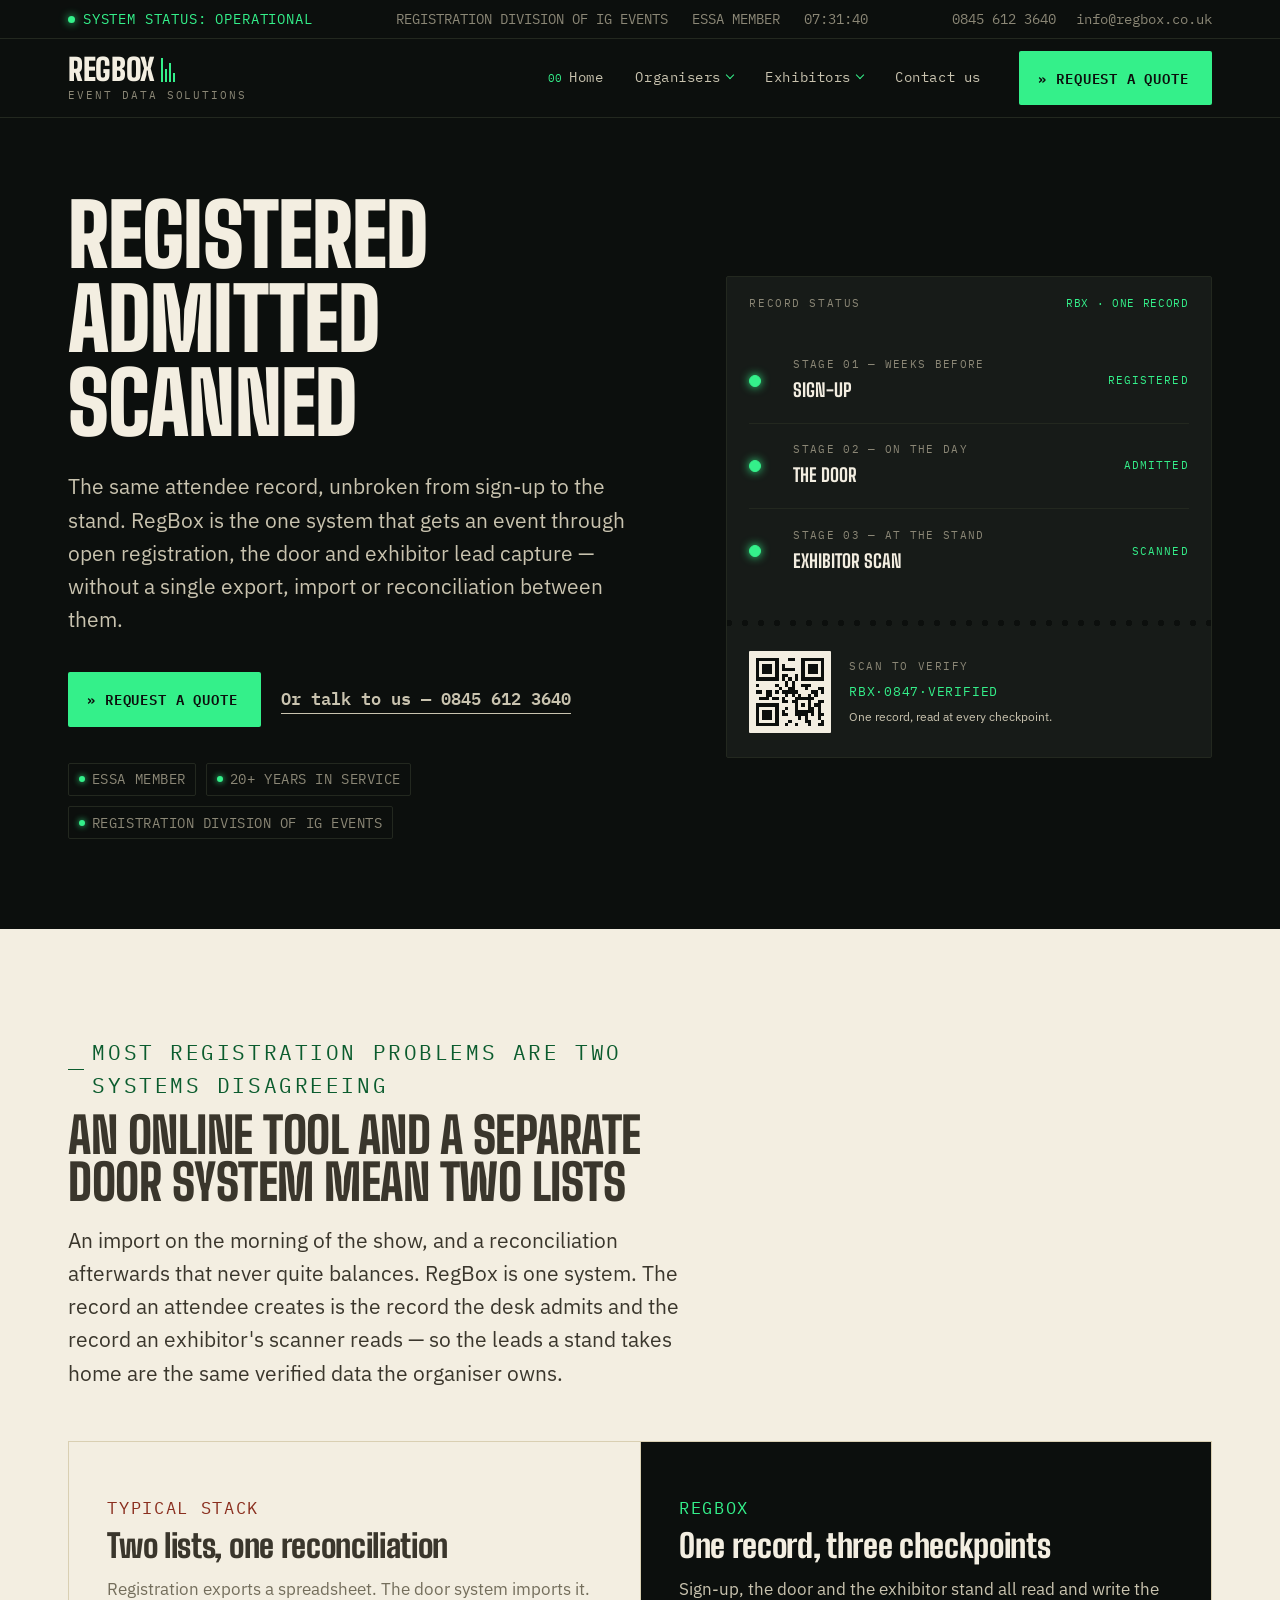
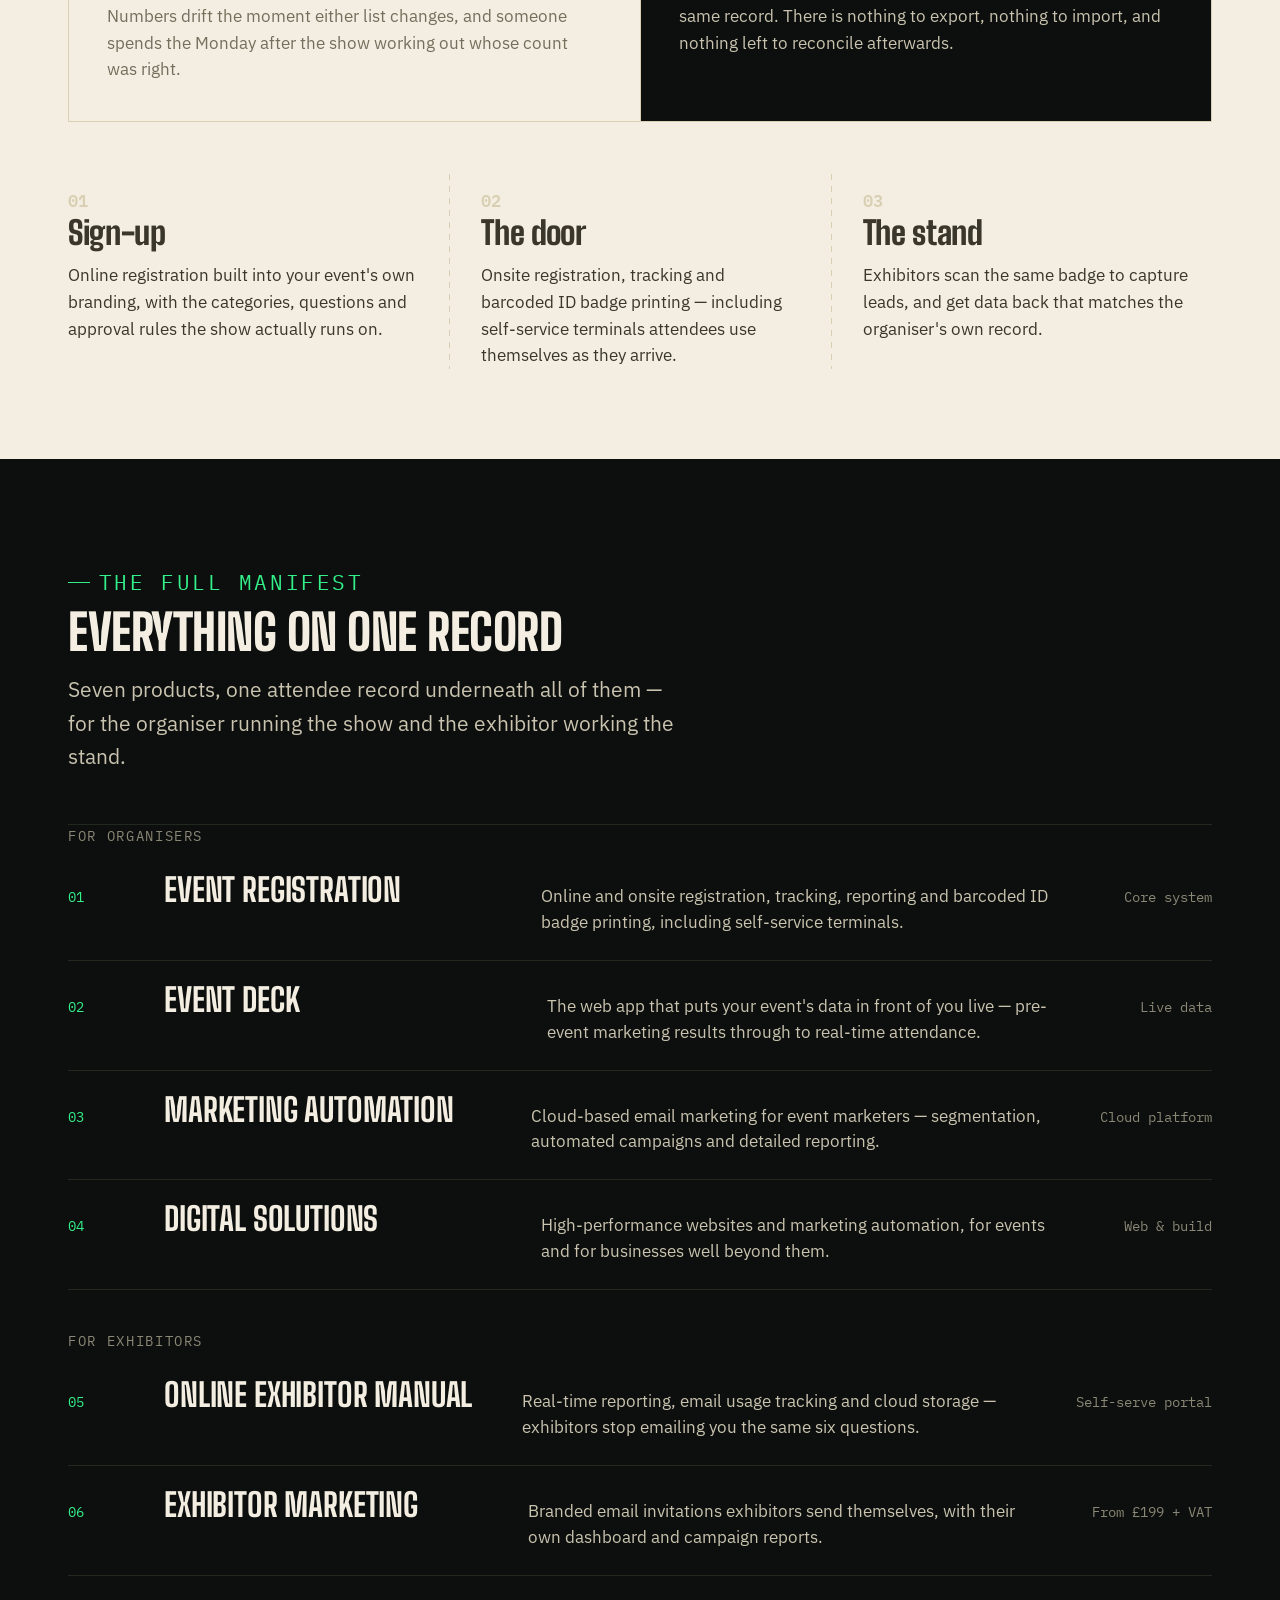
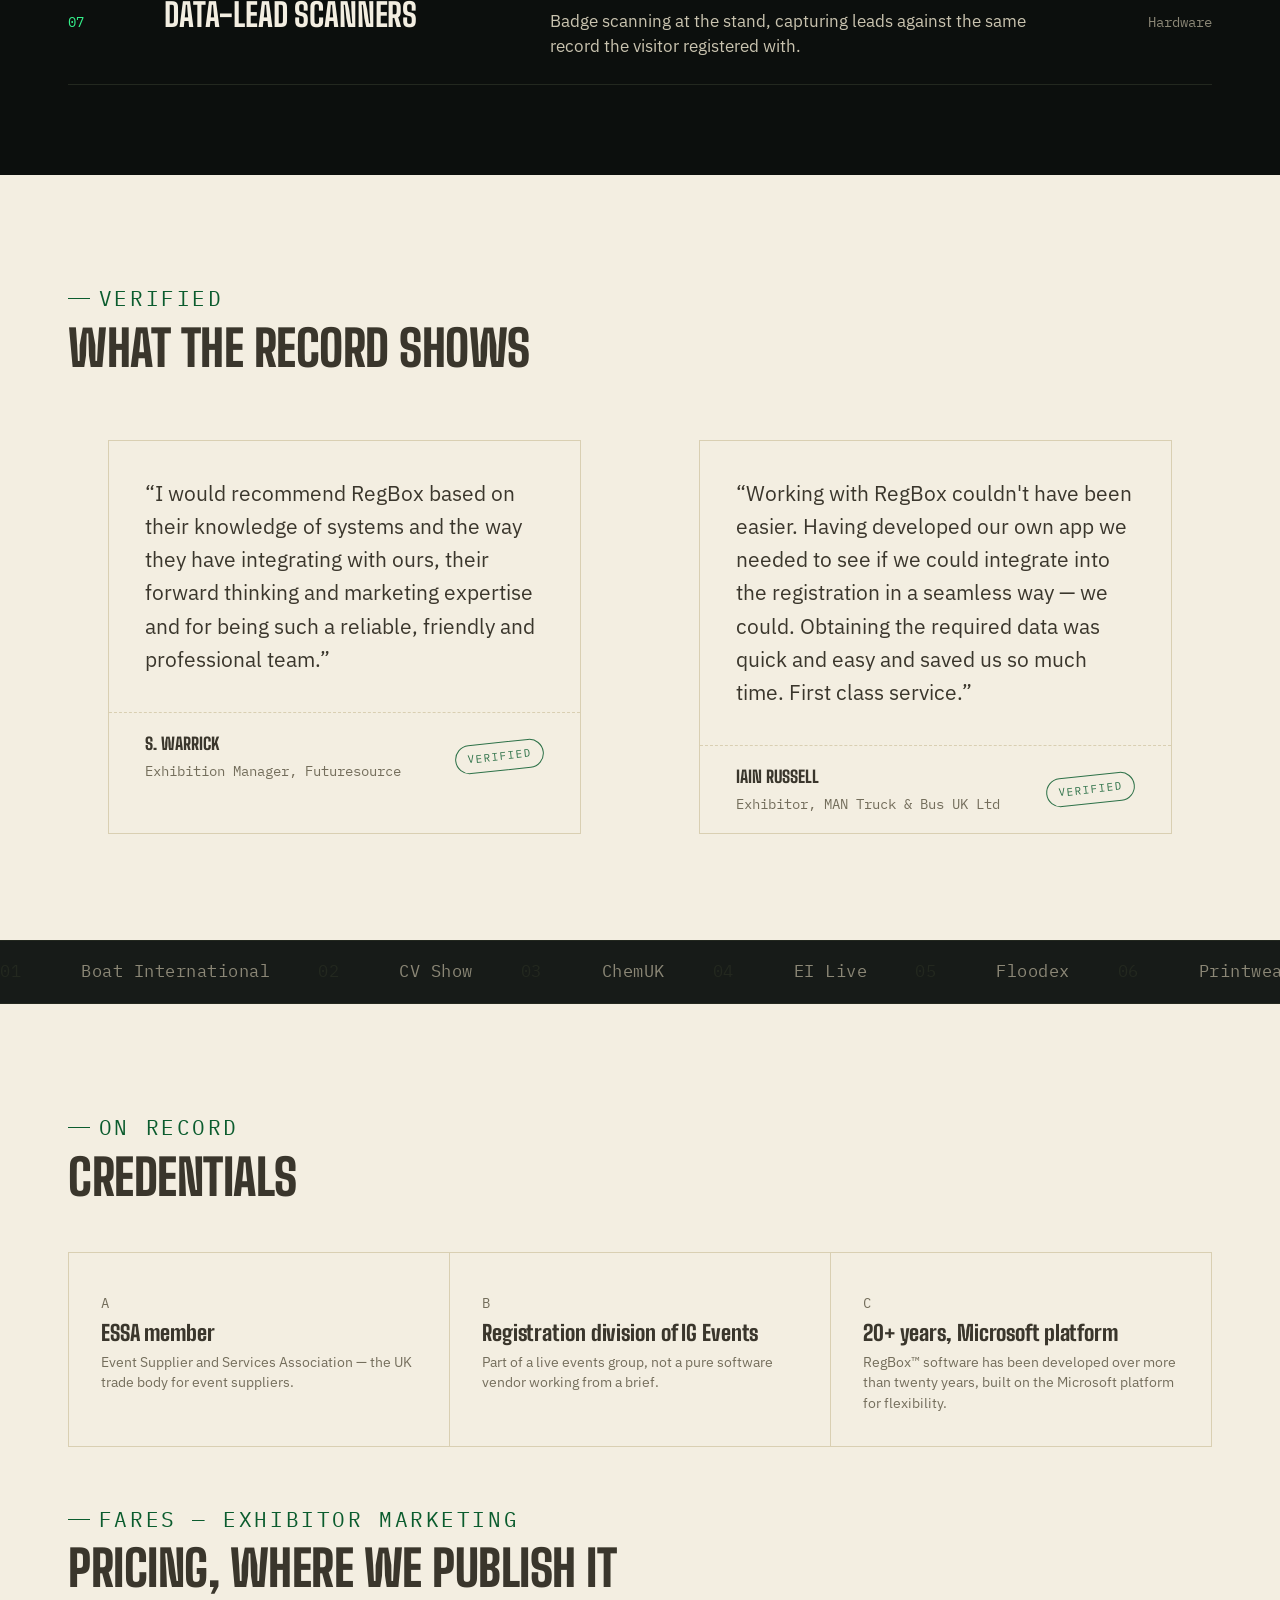
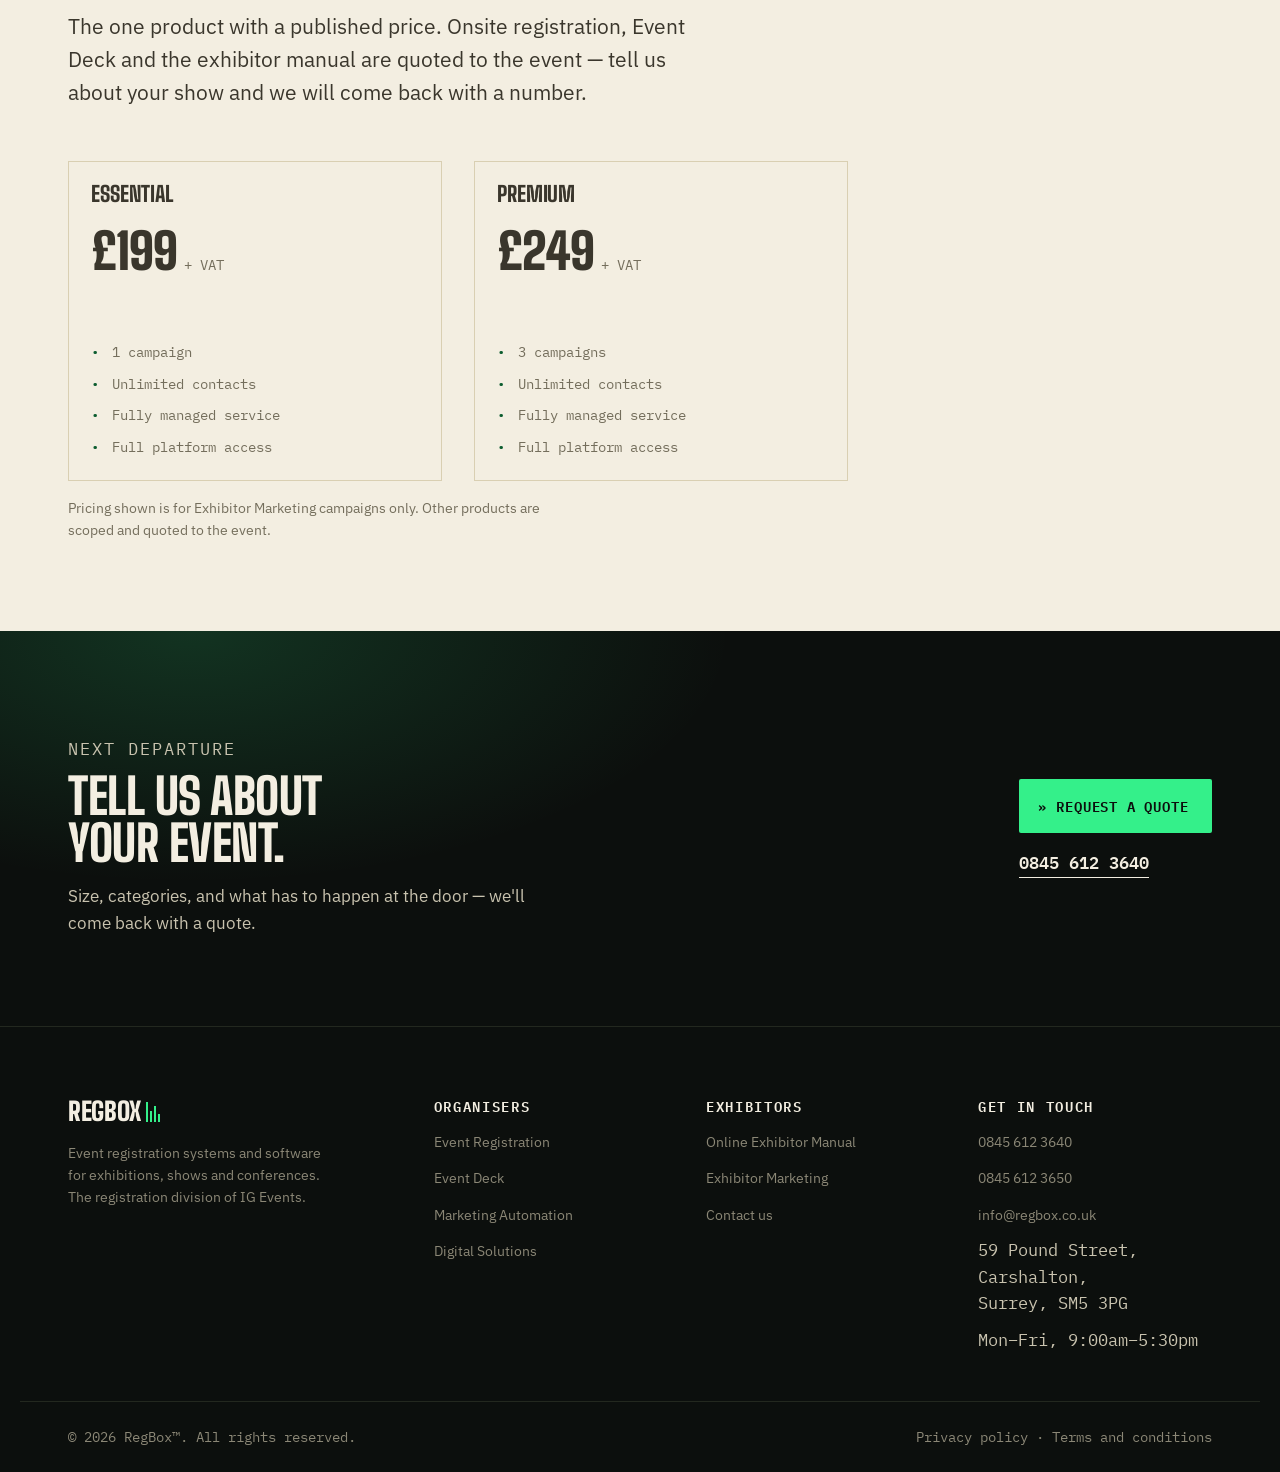
==== commit 131600e4: "Fix duplicate desktop wordmark, charts running off-screen, and unreachable mobile CTA Three defects," ====
--- a/index.html
+++ b/index.html
@@ -23,7 +23,7 @@
 <link rel="preconnect" href="https://fonts.googleapis.com">
 <link rel="preconnect" href="https://fonts.gstatic.com" crossorigin>
 <link href="https://fonts.googleapis.com/css2?family=Big+Shoulders:wght@500;700;800;900&family=IBM+Plex+Mono:wght@400;500;600&family=IBM+Plex+Sans:wght@400;500;600;700&display=swap" rel="stylesheet">
-<link rel="stylesheet" href="assets/css/style.css?v=7">
+<link rel="stylesheet" href="assets/css/style.css?v=8">
 
 <script type="application/ld+json">
 {
@@ -508,6 +508,6 @@
   </div>
 </footer>
 
-<script src="assets/js/site.js?v=7" defer></script>
+<script src="assets/js/site.js?v=8" defer></script>
 </body>
 </html>
--- a/assets/css/style.css
+++ b/assets/css/style.css
@@ -171,7 +171,10 @@
 }
 .nav ul a .no { color: var(--signal); font-size: .82em; }
 .nav ul a:hover { color: var(--paper); border-color: var(--signal); }
-.navtoggle, .burger { display: none; }
+/* .nav__head (wordmark + close button) belongs to the mobile full-screen
+   overlay only — without this it renders inline in the desktop header as a
+   second REGBOX wordmark beside the nav links. */
+.navtoggle, .burger, .nav__head, .nav__close { display: none; }
 
 /* Organisers/Exhibitors group other pages and have none of their own on the
    live site (href="#"), so they're buttons, not links — matches regbox.co.uk. */
@@ -320,7 +323,14 @@
 .deck__kpi .l { margin-top: .5rem; font-size: var(--step--1); color: var(--muted-on-ink); }
 
 .deck__panels { display: grid; grid-template-columns: 1.6fr 1fr; }
-.deck__col { display: flex; flex-direction: column; }
+/* min-width:0 — a grid item's automatic minimum size is its content's
+   min-content width, so without this .deck__col refuses to shrink below the
+   widest thing inside it. On mobile the charts carry a 700px min-width, so
+   the column stayed 700px+ inside a ~335px card and the charts ran straight
+   off the screen; the wrapper's own overflow-x never engaged because nothing
+   upstream ever constrained it. */
+.deck__col { display: flex; flex-direction: column; min-width: 0; }
+.deck__panel { min-width: 0; }
 .deck__col + .deck__col { border-left: 1px solid var(--ink-3); }
 .deck__panel { padding: clamp(1.25rem, 2vw, 1.75rem); }
 .deck__panel + .deck__panel { border-top: 1px solid var(--ink-3); }
@@ -639,12 +649,16 @@
   .site-head:has(.navtoggle:checked) { position: static; }
   body:has(.navtoggle:checked) { overflow: hidden; }
 
+  /* Three-part column: header pinned top, links scroll in the middle, CTA
+     pinned bottom. Previously the whole panel scrolled as one, which pushed
+     "Request a quote" off the bottom of the screen — it was only reachable
+     by scrolling the menu, so it read as missing. */
   .nav {
     display: none;
     position: fixed; inset: 0; z-index: 40;
     background: var(--ink);
     flex-direction: column; align-items: stretch; gap: 0;
-    padding: 0; overflow-y: auto; -webkit-overflow-scrolling: touch;
+    padding: 0; overflow: hidden;
   }
   .navtoggle:checked ~ .nav { display: flex; }
 
@@ -656,14 +670,26 @@
   .nav__close span:last-child { transform: rotate(-45deg); }
 
   .site-head__in { position: relative; flex-wrap: wrap; }
-  .nav > ul { flex: none; flex-direction: column; gap: 0; padding: .5rem var(--gut) 0; }
+  /* min-height:0 — a flex item won't shrink below its content's height
+     without it, so the list would push the CTA off instead of scrolling. */
+  .nav > ul {
+    flex: 1 1 auto; min-height: 0; overflow-y: auto; -webkit-overflow-scrolling: touch;
+    flex-direction: column; gap: 0; padding: .5rem var(--gut) 1rem;
+  }
   .nav > ul > li { border-bottom: 1px solid var(--ink-3); }
   .nav ul a {
     padding-block: 1.15rem; font-family: var(--display); font-weight: 700;
     font-size: 1.3rem; text-transform: uppercase; letter-spacing: -.005em; color: var(--paper);
   }
   .nav ul a .no { display: none; } /* a "00" numeral prefix reads as clutter at this size */
-  .nav__cta { margin: 1.5rem var(--gut) 2rem; align-self: stretch; justify-content: center; }
+  /* flex:none so the pinned CTA keeps its full height when the list above
+     is long; the extra bottom padding clears a phone's home indicator. */
+  .nav__cta {
+    flex: none; align-self: stretch; justify-content: center;
+    margin: 0 var(--gut); margin-block: 1.1rem;
+    margin-bottom: calc(1.1rem + env(safe-area-inset-bottom));
+    border-top: 0;
+  }
 
   .mrow { grid-template-columns: 32px 1fr; }
   .mrow__name, .mrow__desc, .mrow__meta { grid-column: 2; }
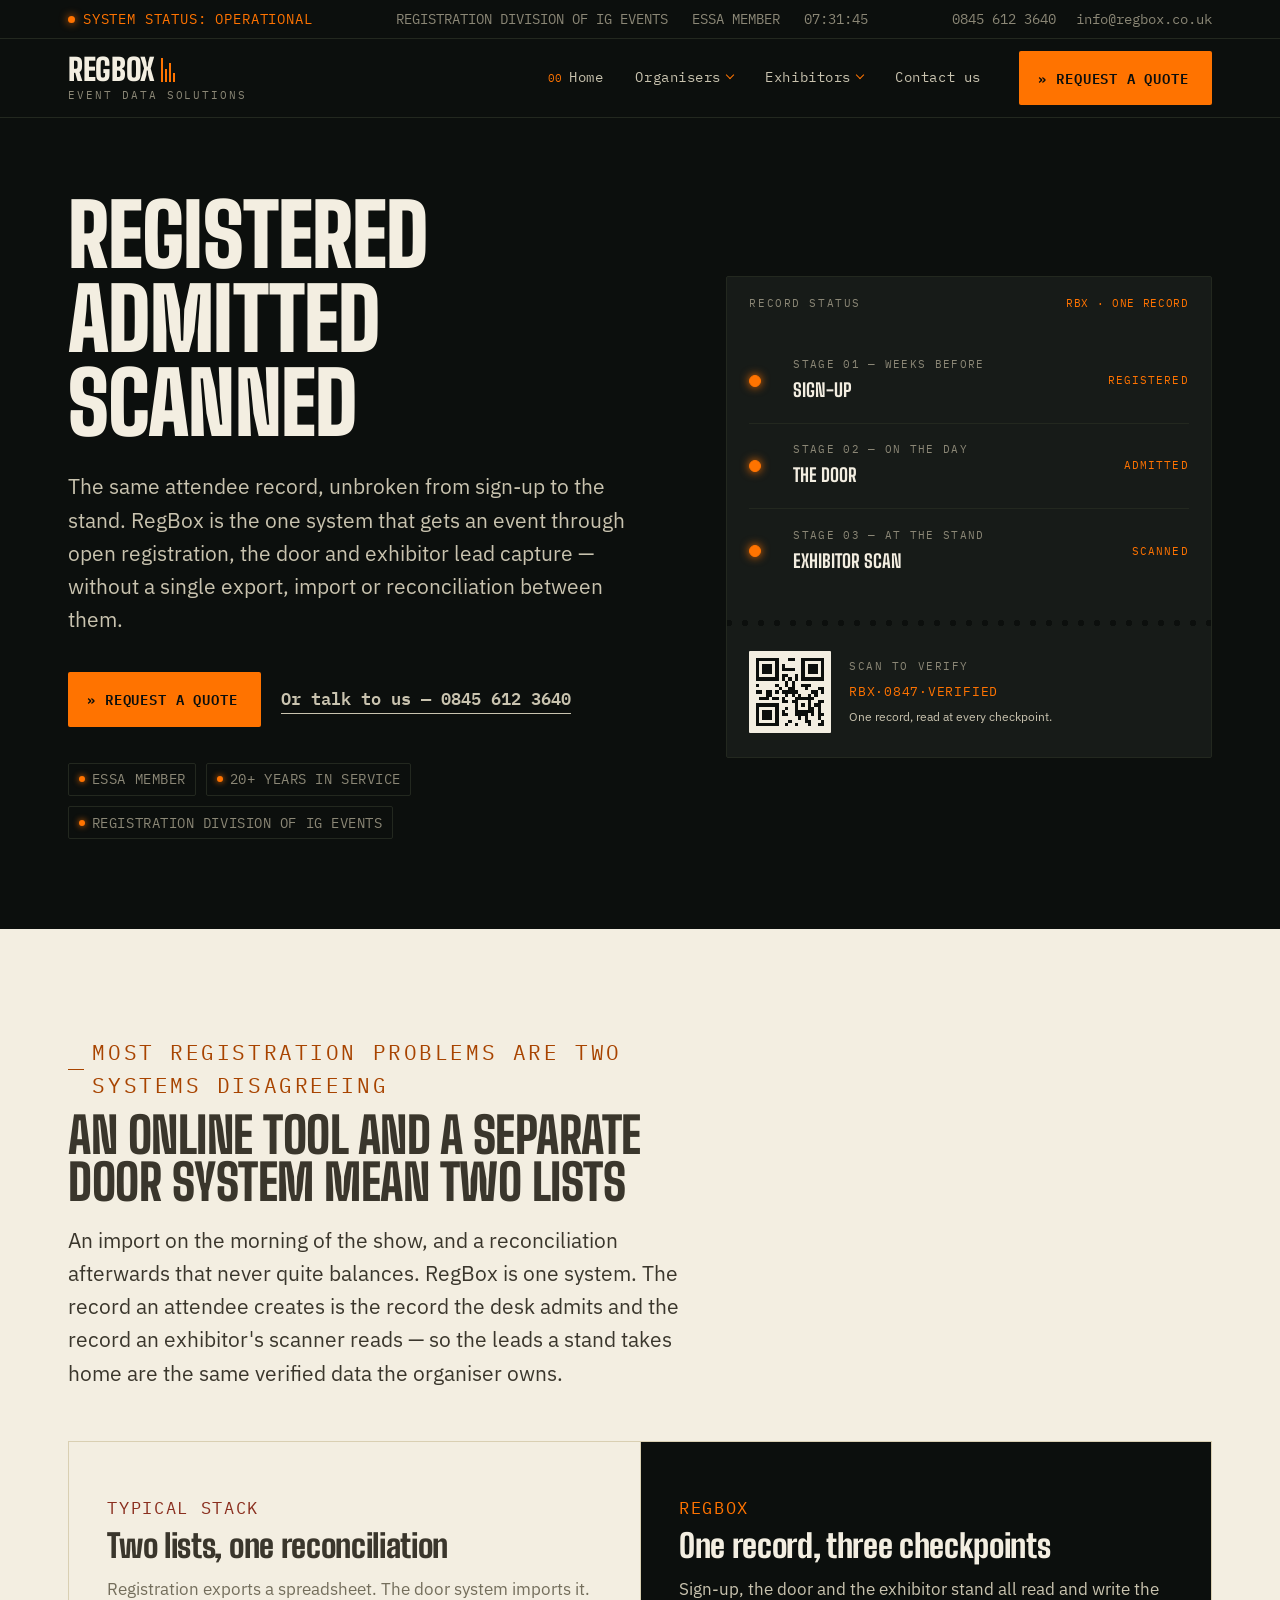
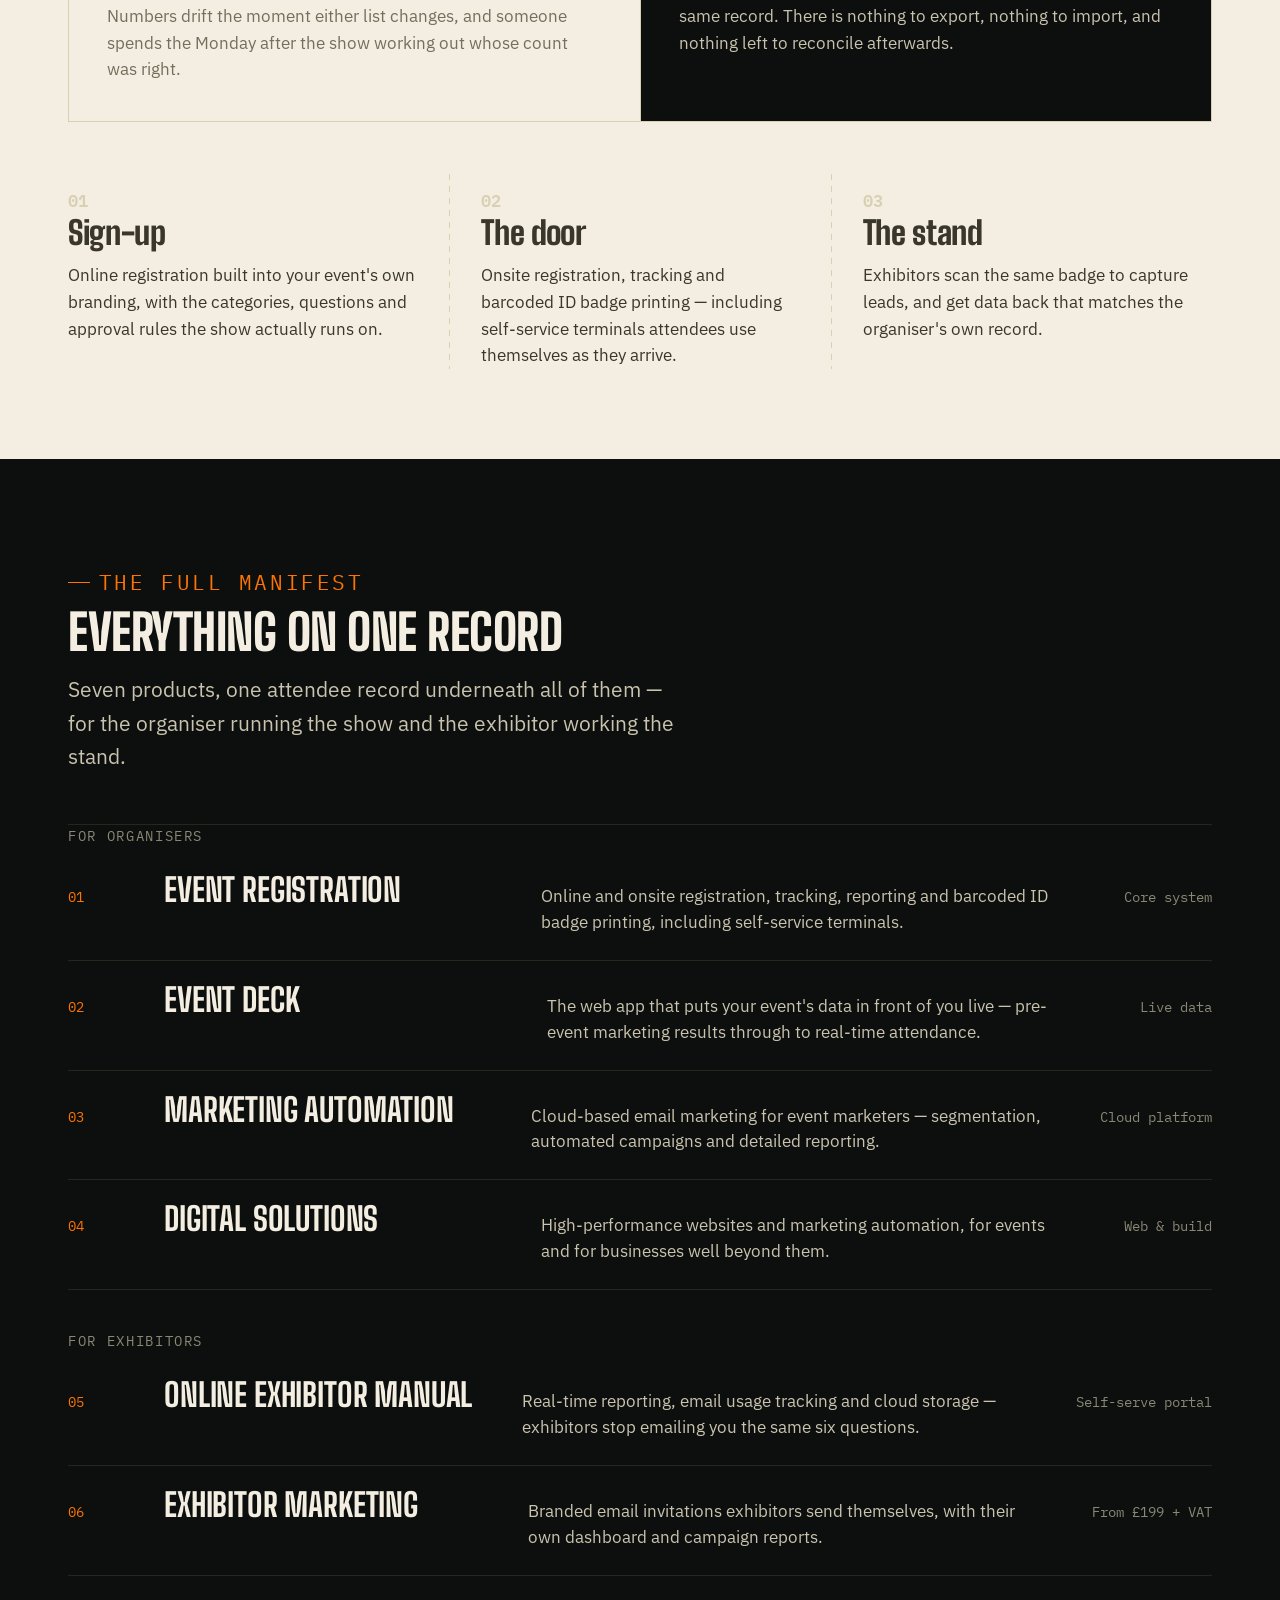
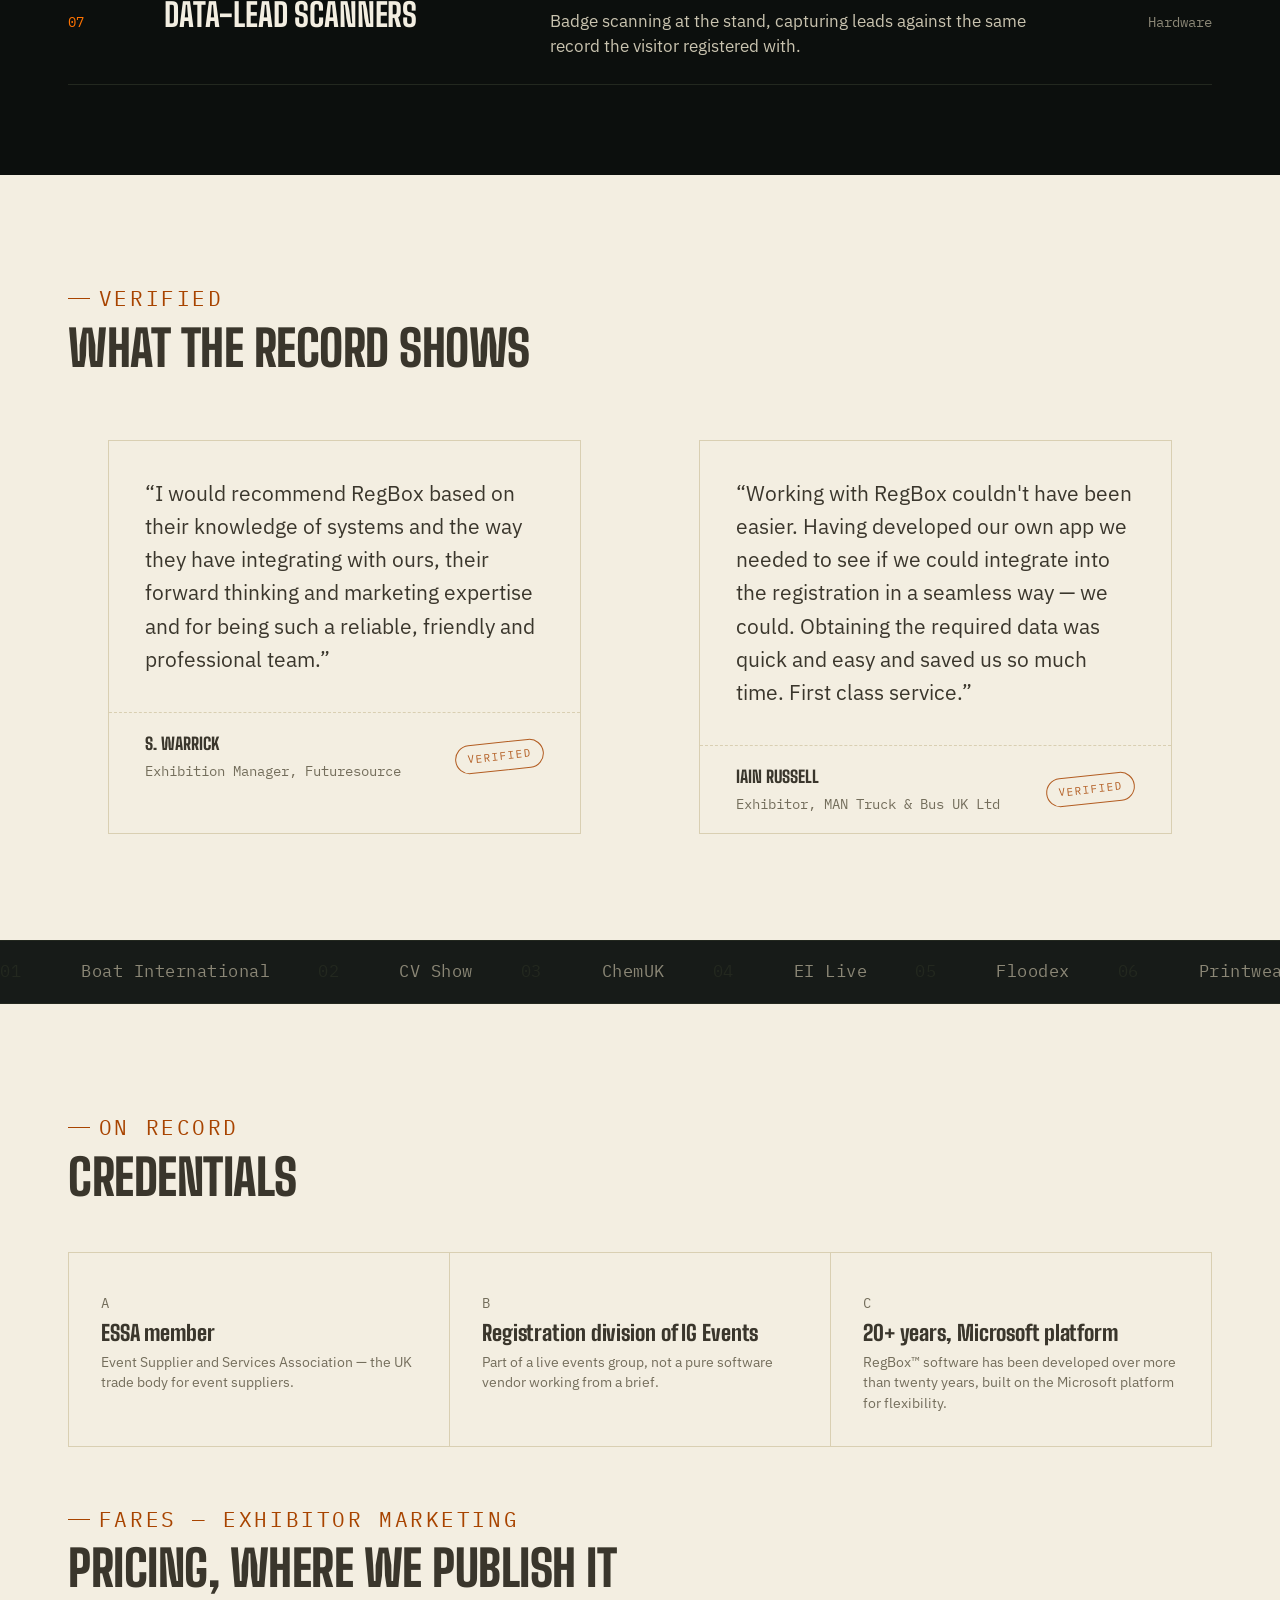
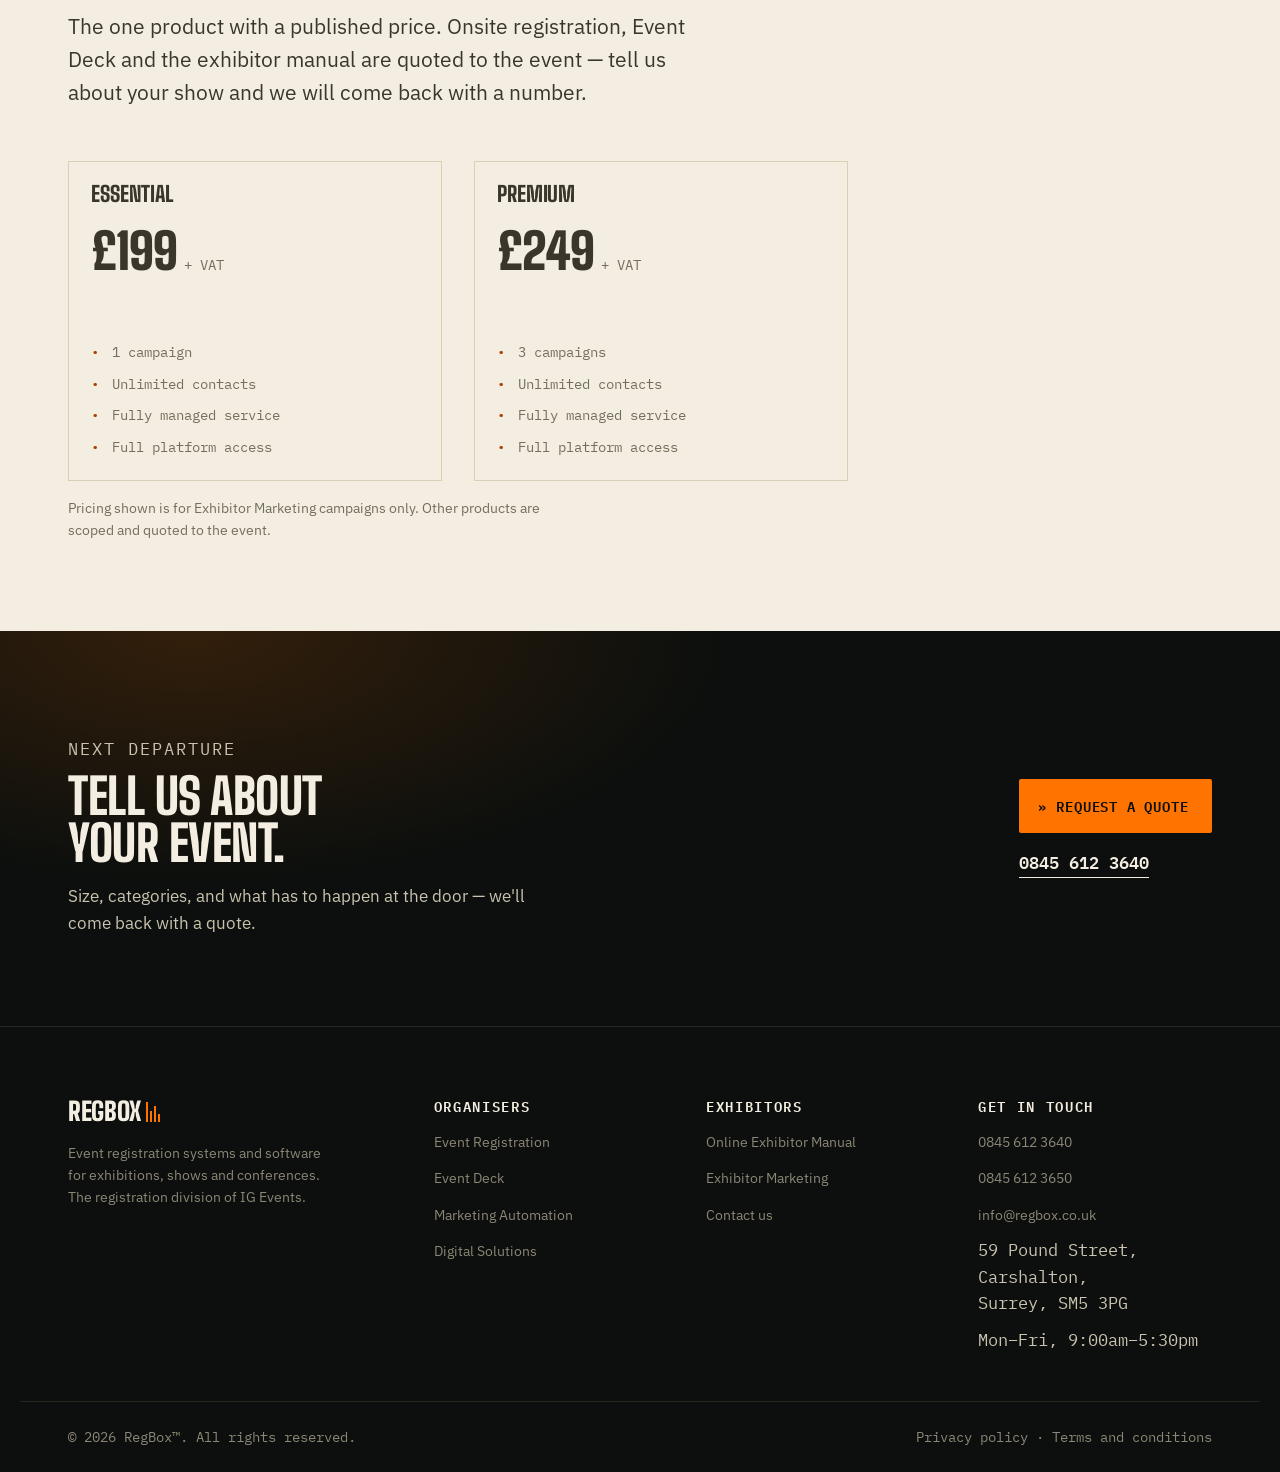
==== commit a2db1b02: "Replace v2's phosphor green with RegBox brand orange (#FF7300) Dark ground kept; the signal colour i" ====
--- a/index.html
+++ b/index.html
@@ -7,7 +7,7 @@
 <meta name="description" content="RegBox builds the registration system that follows one attendee record from sign-up, through the door, to the exhibitor stand — with no export, import or reconciliation between them.">
 <link rel="canonical" href="https://www.regbox.co.uk/">
 <meta name="robots" content="index, follow">
-<link rel="icon" href="data:image/svg+xml,%3Csvg xmlns='http://www.w3.org/2000/svg' viewBox='0 0 32 32'%3E%3Crect width='32' height='32' fill='%230C0F0D'/%3E%3Crect x='9' y='9' width='14' height='14' fill='%2334F08A'/%3E%3C/svg%3E">
+<link rel="icon" href="data:image/svg+xml,%3Csvg xmlns='http://www.w3.org/2000/svg' viewBox='0 0 32 32'%3E%3Crect width='32' height='32' fill='%230C0F0D'/%3E%3Crect x='9' y='9' width='14' height='14' fill='%23FF7300'/%3E%3C/svg%3E">
 <meta name="theme-color" content="#0C0F0D">
 
 <meta property="og:type" content="website">
@@ -23,7 +23,7 @@
 <link rel="preconnect" href="https://fonts.googleapis.com">
 <link rel="preconnect" href="https://fonts.gstatic.com" crossorigin>
 <link href="https://fonts.googleapis.com/css2?family=Big+Shoulders:wght@500;700;800;900&family=IBM+Plex+Mono:wght@400;500;600&family=IBM+Plex+Sans:wght@400;500;600;700&display=swap" rel="stylesheet">
-<link rel="stylesheet" href="assets/css/style.css?v=8">
+<link rel="stylesheet" href="assets/css/style.css?v=9">
 
 <script type="application/ld+json">
 {
@@ -54,9 +54,9 @@
 CONCEPT: "The Manifest" — the homepage as the attendee record's own paper trail.
 RegBox's real claim is that one record survives sign-up, the door and the stand
 unbroken. This design makes that claim physical: split-flap type, ticket stock,
-a manifest table instead of a feature-card grid, a barcode instead of a stock
-photo. Palette departs deliberately from the shipped brand orange/navy — this
-is a concept pass, explicitly scoped to reconsider the palette.
+a manifest table instead of a feature-card grid, a QR stub instead of a stock
+photo. Palette: near-black ground with RegBox's brand orange (#FF7300) as the
+single signal colour — the dark counterpart to the v3 light theme.
 CONTENT: every fact, quote, price and client name below is real, taken from
 regbox.co.uk as read 2026-08-06. No invented statistics.
 -->
@@ -508,6 +508,6 @@
   </div>
 </footer>
 
-<script src="assets/js/site.js?v=8" defer></script>
+<script src="assets/js/site.js?v=9" defer></script>
 </body>
 </html>
--- a/assets/css/style.css
+++ b/assets/css/style.css
@@ -6,16 +6,22 @@
    for a show floor, set in split-flap and ticket-stock materials, not a
    generic SaaS dashboard mock.
 
-   Palette is a deliberate departure from the brand's own consumer orange —
-   this is a concept exploration, not the shipped identity. Near-black board,
-   warm ticket-stock paper, one phosphor-green signal colour (the "admitted"
-   light), used the way a real departures board uses it: sparingly, for status.
-
-   Contrast, measured:
-     #34F08A (signal) on #0C0F0D (ink)   ≈ 15.4:1 — safe for any text size.
-     #0B5C2E (signal-deep) on #F3EEE1 (paper) ≈ 8.9:1 — safe for body text.
-     #C9C3AF (muted-on-ink) on #0C0F0D        ≈ 9.7:1 — body copy on dark.
+   Palette: near-black board, warm ticket-stock paper, and RegBox's own brand
+   orange (#FF7300) as the one signal colour (the "admitted" light), used the
+   way a real departures board uses it: sparingly, for status. This is the
+   dark counterpart to v3's light theme — same brand colour, opposite ground.
+
+   Contrast, measured (WCAG 2.x relative luminance):
+     #FF7300 (signal) on #0C0F0D (ink)        ≈ 7.1:1 — safe for any text size.
+     #FF7300 (signal) on #171B18 (ink-2)      ≈ 6.4:1 — safe on dark panels.
+     #0C0F0D (ink) on #FF7300 fills           ≈ 7.1:1 — button text.
+     #A84400 (signal-deep) on #F3EEE1 (paper) ≈ 5.2:1 — safe for body text.
+     #A84400 (signal-deep) on #E7DFC9 (paper-2) ≈ 4.5:1 — safe for body text.
+     #C9C3AF (body-on-ink) on #0C0F0D         ≈ 10.9:1 — body copy on dark.
      #3A362C (body) on #F3EEE1                ≈ 10.8:1 — body copy on paper.
+   Plain #FF7300 and white-on-orange never carry text on a light ground (under
+   3:1); the deeper #A84400 is the only orange permitted there. v3's #C25400 is not
+   used here: v2's paper is darker than v3's, so it falls to ≈4.0:1.
    ========================================================================== */
 
 :root {
@@ -26,9 +32,10 @@
   --paper-2: #E7DFC9;      /* ticket-stock shade for alternating rows, on light */
   --line-paper: #D9CFB2;
 
-  --signal: #34F08A;       /* bright phosphor — large text, icons, glow, dark ground only */
-  --signal-deep: #0B5C2E;  /* body-size signal text, light ground */
-  --signal-dim: rgba(52, 240, 138, .16);
+  --signal: #FF7300;       /* brand orange — text, icons, glow, fills on the dark ground */
+  --signal-deep: #A84400;  /* body-size orange text on the light (paper) ground */
+  --signal-hover: #FF8A28; /* one step lighter, for hover on signal fills */
+  --signal-dim: rgba(255, 115, 0, .16);
 
   --body-on-ink: #C9C3AF;
   --muted-on-ink: #8B8776;
@@ -120,7 +127,7 @@
 }
 .btn::before { content: "»"; font-family: var(--mono); }
 .btn--primary { background: var(--signal); color: var(--ink); }
-.btn--primary:hover { background: #5CF7A3; transform: translateY(-2px); }
+.btn--primary:hover { background: var(--signal-hover); transform: translateY(-2px); }
 .btn--primary:active { transform: translateY(0); }
 .btn--line { border-color: var(--ink-3); color: var(--body-on-ink); }
 .btn--line:hover { border-color: var(--signal); color: var(--signal); }
@@ -248,7 +255,7 @@
 /* Ticket stub-end: a QR chip paired with its reference caption, the way a
    real boarding pass or event badge ends — replaces a flat 1D-barcode
    strip with the same "authenticated record" idea the rest of the card
-   already makes (the same green .id treatment as the header, the same
+   already makes (the same orange .id treatment as the header, the same
    ink-3 dividers). A real QR code needs its own light ground to register
    at all — modules on --ink-2 would read as scattered dots, not a code —
    so the chip gets a small --paper tile, the one deliberate light note on
@@ -302,7 +309,7 @@
 
 /* ----------------------------------------------------------- event deck -- */
 /* A sample Event Deck view, redrawn in the ticket/manifest system: bordered
-   panels in --ink-2, hairline --ink-3 dividers, the phosphor signal reserved
+   panels in --ink-2, hairline --ink-3 dividers, the orange signal reserved
    for the one series or figure that matters most per panel. Real
    interaction, not more decoration: a clickable legend that isolates a
    series, and native title-tooltips on the bar chart (the one chart here
@@ -362,7 +369,7 @@
 .deck.is-in .deck__chart .s1 { stroke-dashoffset: 0; }
 
 .deck__chart .bar { fill: var(--signal); transition: fill .15s var(--ease); }
-.deck__chart .bar:hover { fill: #5CF7A3; }
+.deck__chart .bar:hover { fill: var(--signal-hover); }
 .deck__chart .bar-label { fill: var(--paper); font-weight: 600; text-anchor: middle; }
 .deck__chart .day-label { text-anchor: middle; }
 
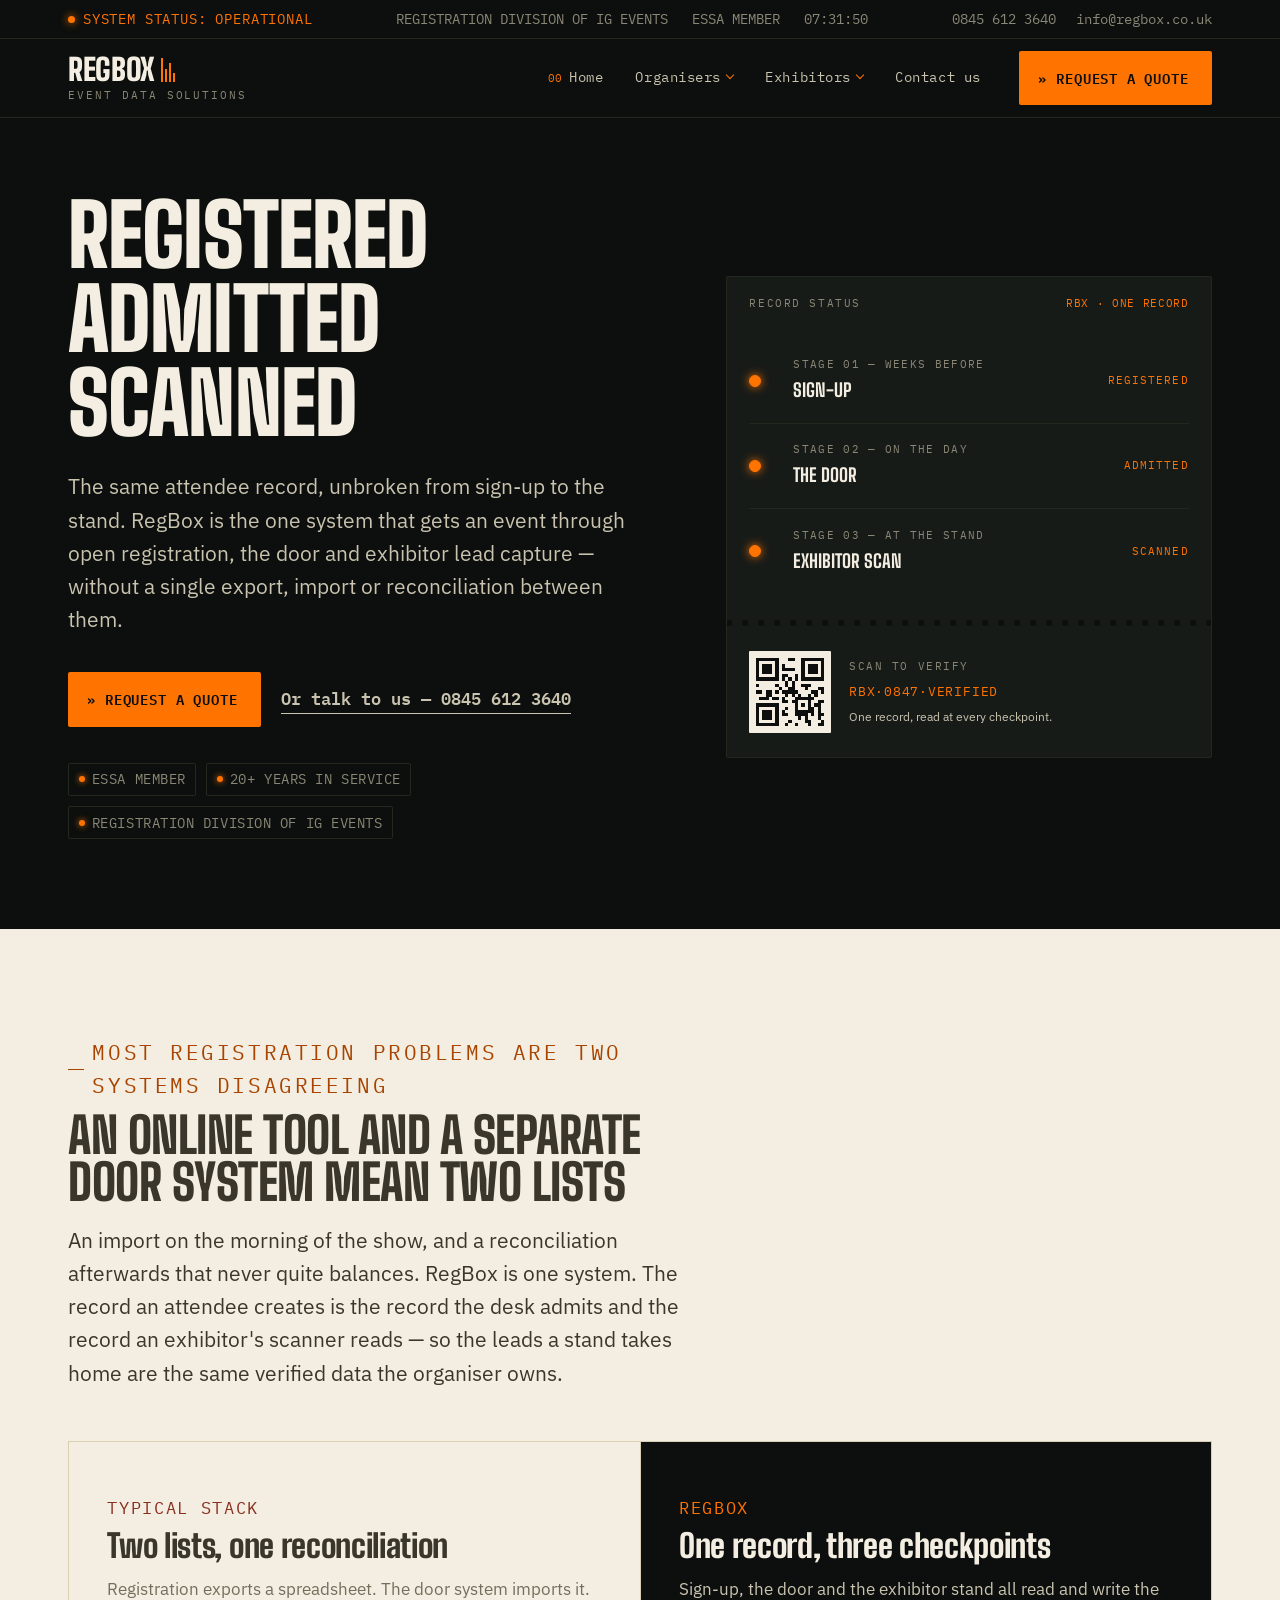
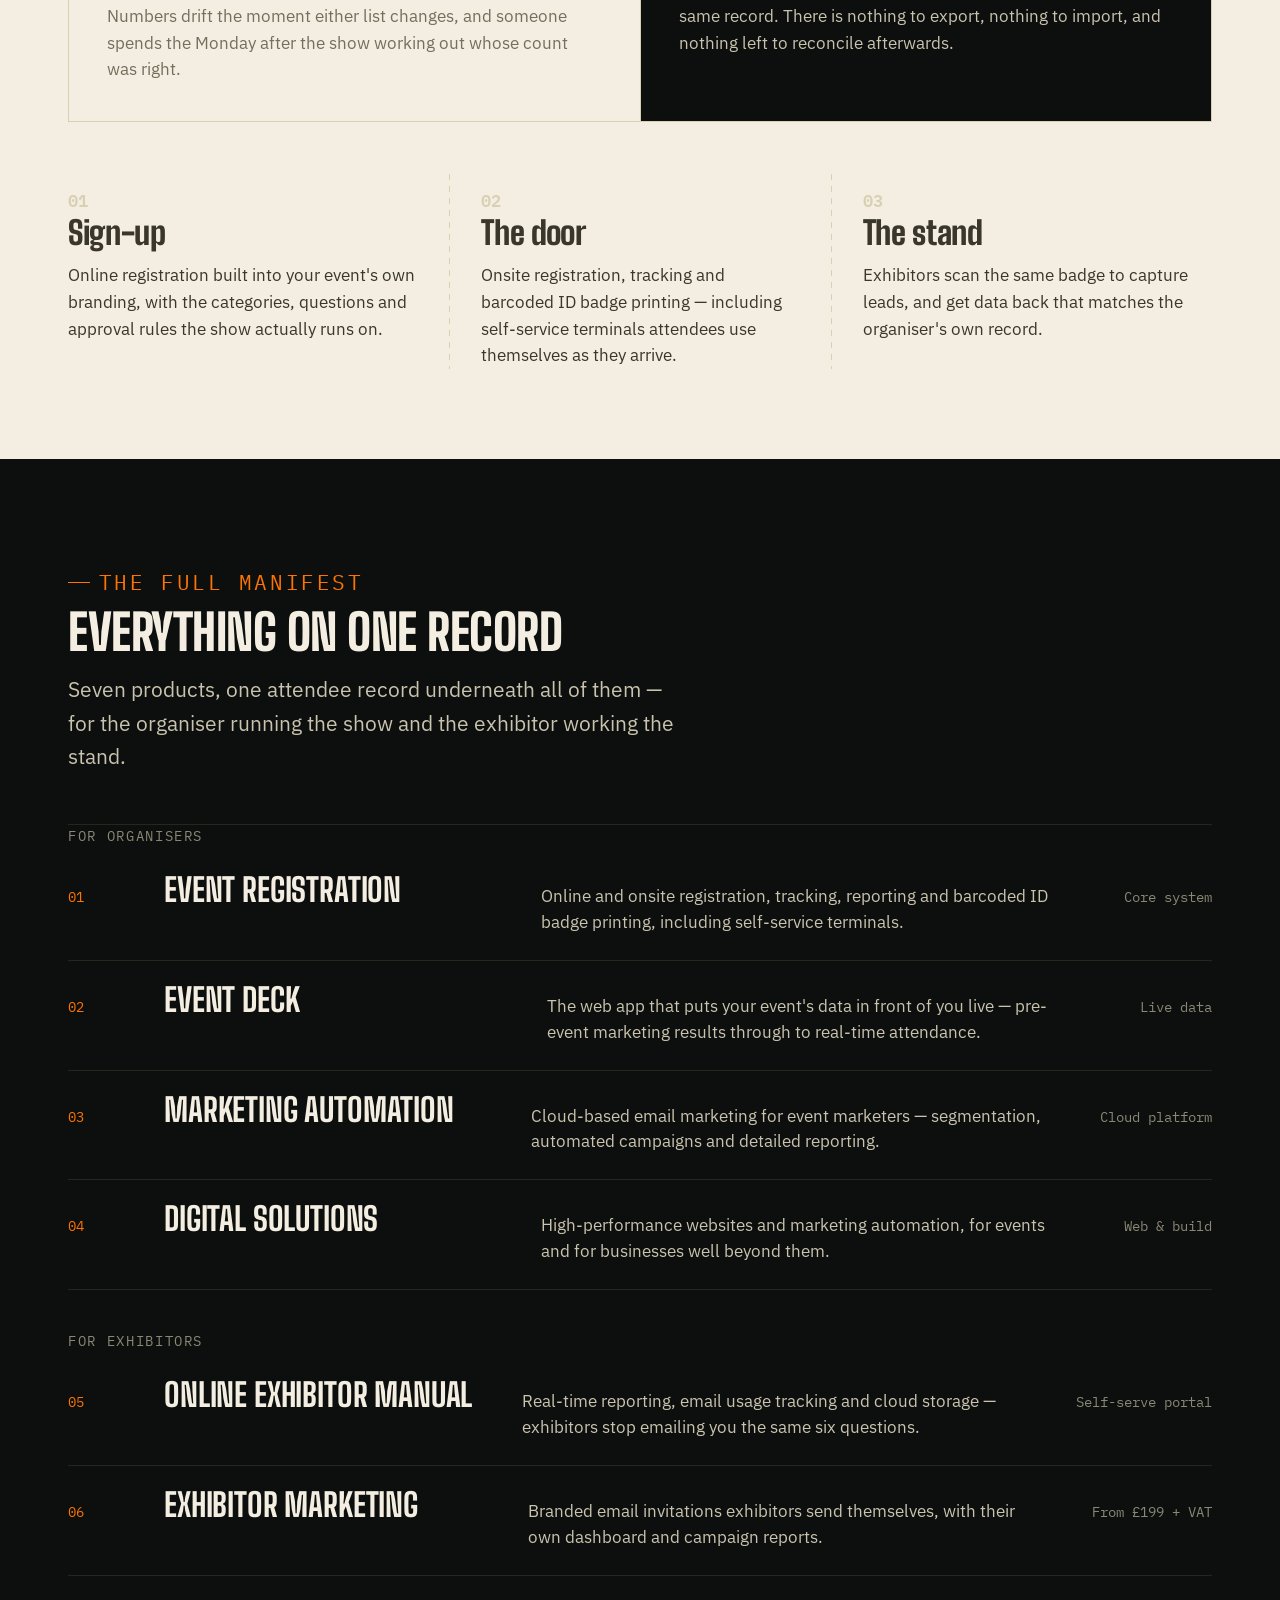
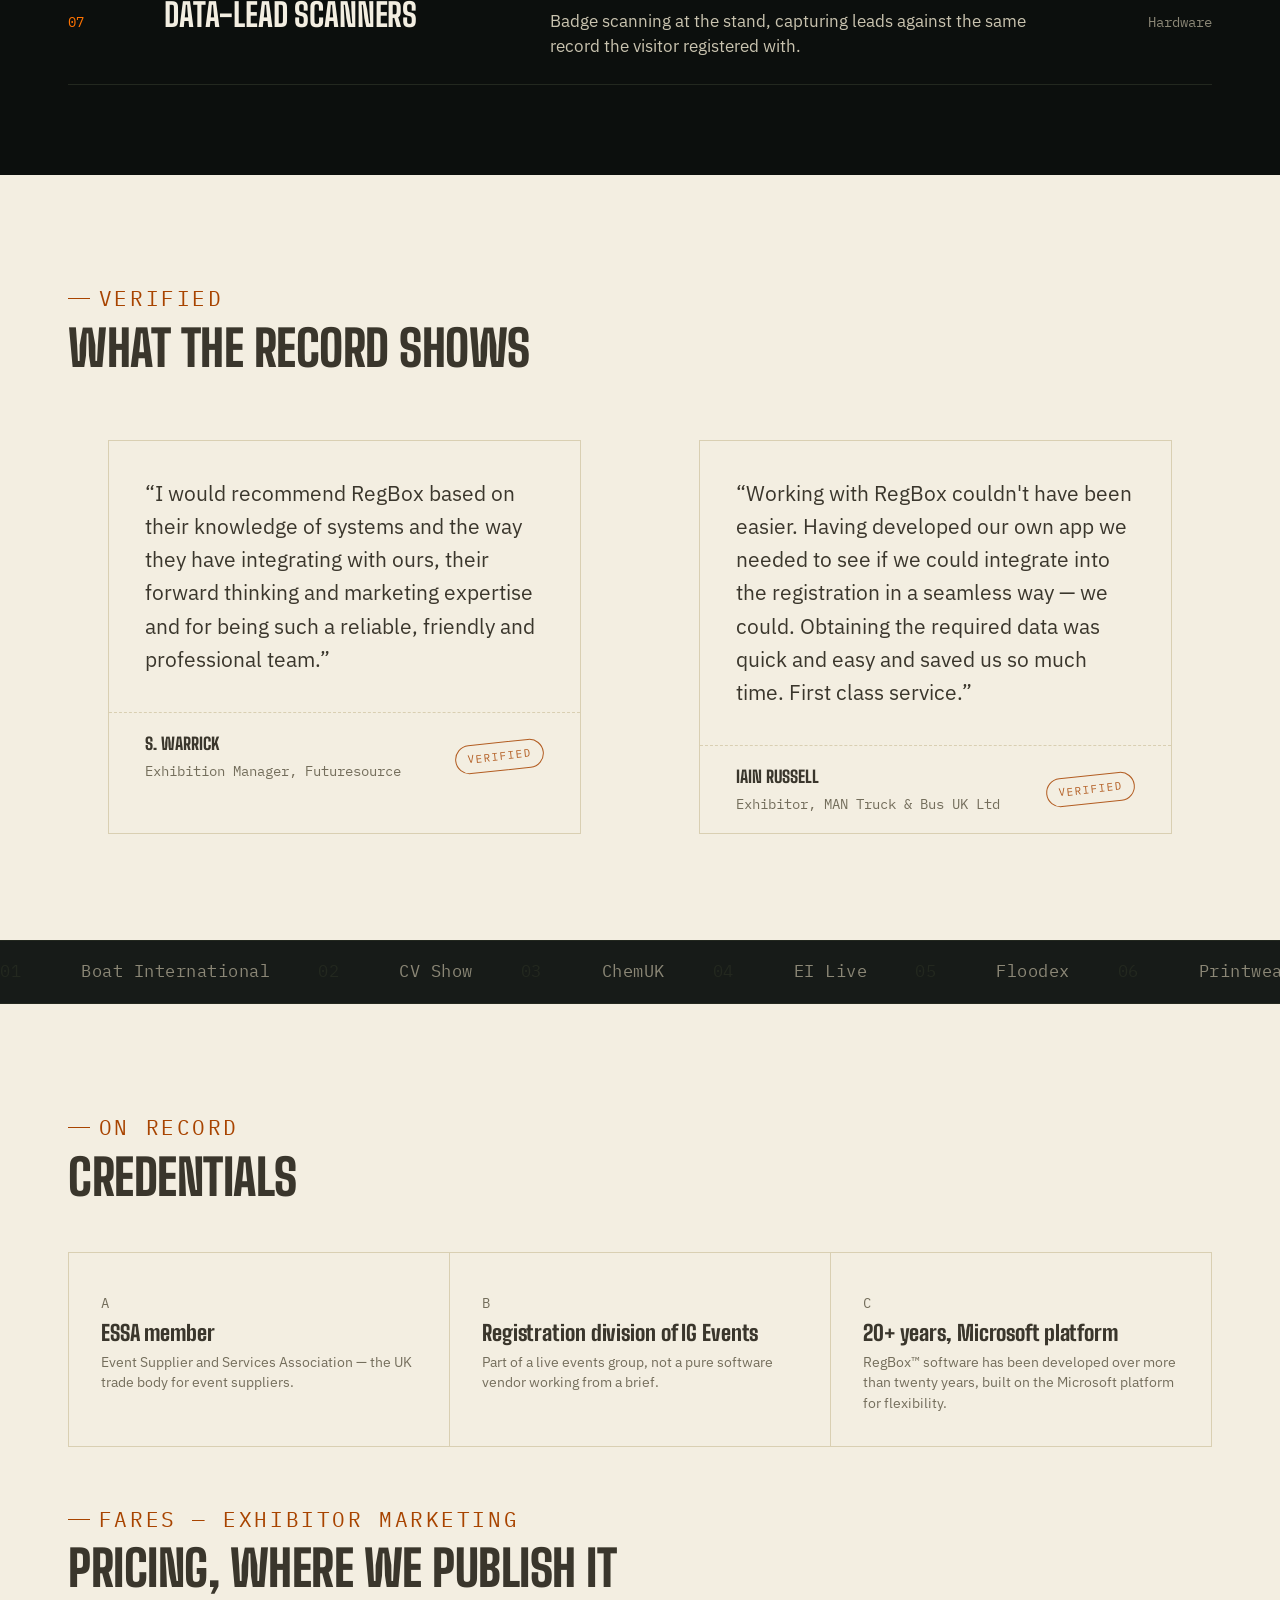
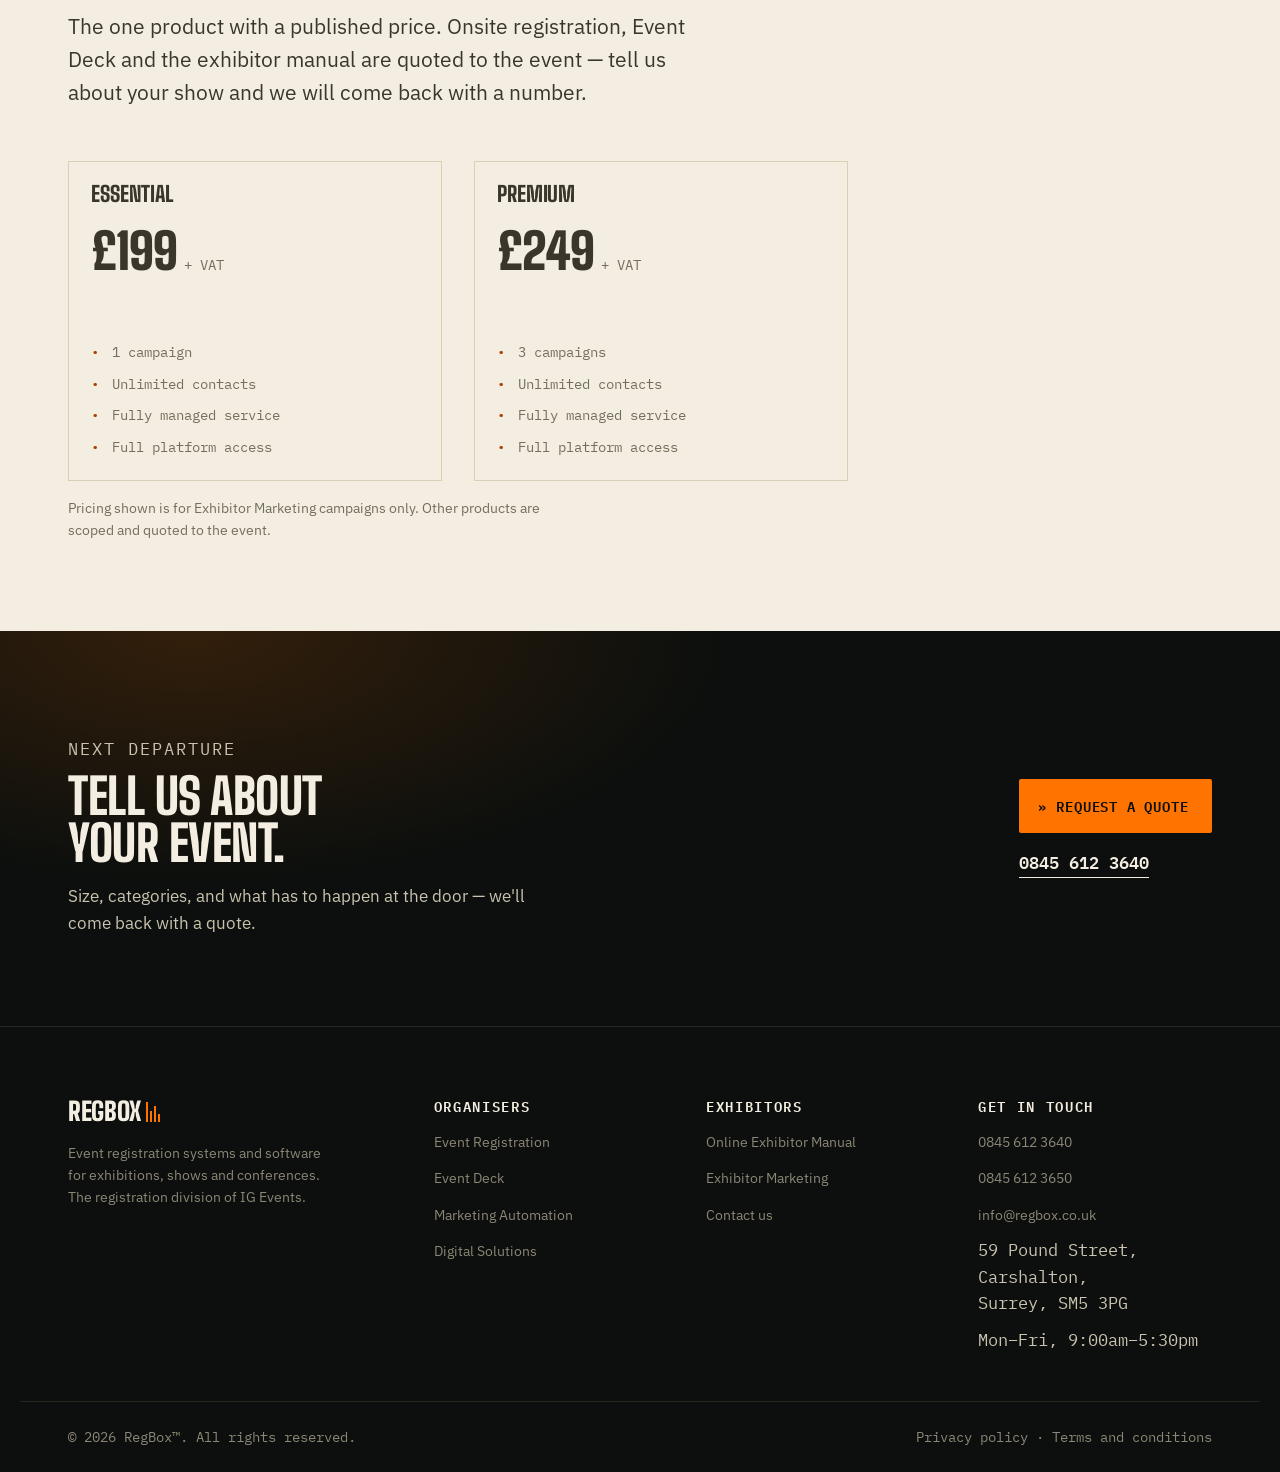
==== commit de4cefd6: "Fix invisible campaign builder: contrast, JS-gated reveal, phone overflow Three defects that could e" ====
--- a/index.html
+++ b/index.html
@@ -23,7 +23,8 @@
 <link rel="preconnect" href="https://fonts.googleapis.com">
 <link rel="preconnect" href="https://fonts.gstatic.com" crossorigin>
 <link href="https://fonts.googleapis.com/css2?family=Big+Shoulders:wght@500;700;800;900&family=IBM+Plex+Mono:wght@400;500;600&family=IBM+Plex+Sans:wght@400;500;600;700&display=swap" rel="stylesheet">
-<link rel="stylesheet" href="assets/css/style.css?v=9">
+<script>document.documentElement.classList.add("js")</script>
+<link rel="stylesheet" href="assets/css/style.css?v=11">
 
 <script type="application/ld+json">
 {
@@ -508,6 +509,6 @@
   </div>
 </footer>
 
-<script src="assets/js/site.js?v=9" defer></script>
+<script src="assets/js/site.js?v=11" defer></script>
 </body>
 </html>
--- a/assets/css/style.css
+++ b/assets/css/style.css
@@ -28,6 +28,7 @@
   --ink: #0C0F0D;
   --ink-2: #171B18;        /* panel tone one step up from the ground, on dark */
   --ink-3: #23281F;        /* hairline / row-divider tone on dark */
+  --line-on-ink: #666A5C;  /* strokes that must be seen (diagram connectors, outlines): 3.1:1 on ink-2 */
   --paper: #F3EEE1;
   --paper-2: #E7DFC9;      /* ticket-stock shade for alternating rows, on light */
   --line-paper: #D9CFB2;
@@ -365,8 +366,11 @@
 .deck__chart .s2 { stroke: var(--paper); stroke-dasharray: 5 3; opacity: .55; transition: opacity .3s var(--ease); }
 .deck__chart .s3 { stroke: var(--muted-on-ink); stroke-dasharray: 1 3; stroke-linecap: round; transition: opacity .3s var(--ease); }
 .deck__chart .s1.is-off, .deck__chart .s2.is-off, .deck__chart .s3.is-off { opacity: 0; }
-.deck__chart .s1 { stroke-dasharray: 900; stroke-dashoffset: 900; transition: stroke-dashoffset 1.1s var(--ease) .3s, opacity .3s var(--ease); }
-.deck.is-in .deck__chart .s1 { stroke-dashoffset: 0; }
+/* Same rule as .ftree: drawn-in by default, only held back (fully dashed
+   out) while JS is confirmed running and the deck has not scrolled into
+   view — otherwise a failed reveal leaves the main trend line missing. */
+.deck__chart .s1 { stroke-dasharray: 900; stroke-dashoffset: 0; transition: stroke-dashoffset 1.1s var(--ease) .3s, opacity .3s var(--ease); }
+.js .deck:not(.is-in) .deck__chart .s1 { stroke-dashoffset: 900; }
 
 .deck__chart .bar { fill: var(--signal); transition: fill .15s var(--ease); }
 .deck__chart .bar:hover { fill: var(--signal-hover); }
@@ -399,40 +403,52 @@
 .ftree, .ftree ul { list-style: none; margin: 0; padding: 0; }
 .ftree {
   margin-top: 2rem; text-align: center; overflow-x: auto; padding-bottom: .5rem;
-  opacity: 0; transform: translateY(10px);
   transition: opacity .6s var(--ease), transform .6s var(--ease);
 }
-.deck.is-in .ftree { opacity: 1; transform: none; }
+/* Visible by default; only hidden-until-revealed once JS has confirmed it
+   is running (the inline `js` class on <html>) and the deck has not yet
+   scrolled into view. The entrance used to be opacity:0 unconditionally,
+   so anything that stopped the reveal script firing — script blocked or
+   erroring, an observer that never reports — left the whole builder
+   invisible with no way back. Now the worst case is "no entrance animation". */
+.js .deck:not(.is-in) .ftree { opacity: 0; transform: translateY(10px); }
 .ftree ul { padding-top: 28px; position: relative; display: flex; justify-content: center; }
 .ftree li {
   display: flex; flex-direction: column; align-items: center;
   list-style-type: none; position: relative; padding: 28px 8px 0 8px;
 }
+/* Strokes use --line-on-ink, not --ink-3. --ink-3 is a hairline for dividers
+   between rows (1.16:1 on the --ink-2 panel) — fine there, but as the
+   connectors and node outlines of a diagram it made the tree effectively
+   invisible. --line-on-ink is 3.1:1, the WCAG minimum for graphics. */
 .ftree li::before, .ftree li::after {
   content: ""; position: absolute; top: 0; right: 50%;
-  border-top: 1px solid var(--ink-3); width: 50%; height: 28px;
-}
-.ftree li::after { right: auto; left: 50%; border-left: 1px solid var(--ink-3); }
+  border-top: 1px solid var(--line-on-ink); width: 50%; height: 28px;
+}
+.ftree li::after { right: auto; left: 50%; border-left: 1px solid var(--line-on-ink); }
 .ftree li:only-child::after, .ftree li:only-child::before { display: none; }
 .ftree li:only-child { padding-top: 0; }
 .ftree li:first-child::before, .ftree li:last-child::after { border: 0 none; }
-.ftree li:last-child::before { border-right: 1px solid var(--ink-3); }
+.ftree li:last-child::before { border-right: 1px solid var(--line-on-ink); }
 .ftree ul ul::before {
   content: ""; position: absolute; top: 0; left: 50%;
-  border-left: 1px solid var(--ink-3); width: 0; height: 28px;
+  border-left: 1px solid var(--line-on-ink); width: 0; height: 28px;
 }
 
 .fnode {
   display: inline-flex; flex-direction: column; gap: .25rem;
   min-width: 168px; max-width: 208px;
-  background: var(--ink); border: 1px solid var(--ink-3);
+  background: var(--ink); border: 1px solid var(--line-on-ink);
   padding: .7rem .9rem; text-align: left;
   transition: opacity .25s var(--ease);
 }
 .fnode__type { font-family: var(--mono); font-size: .66rem; letter-spacing: .1em; text-transform: uppercase; color: var(--muted-on-ink); display: flex; align-items: center; gap: .4rem; }
 .fnode__type::before { content: ""; width: 12px; height: 0; border-top-width: 2px; border-top-style: solid; display: inline-block; }
 .fnode__label { font-size: var(--step--1); color: var(--paper); line-height: 1.35; }
-.fnode[data-type="trigger"] { background: var(--ink-2); }
+/* The entry point. Previously --ink-2, identical to the panel behind it, so
+   with a hairline border it disappeared; an orange outline marks where the
+   flow starts. */
+.fnode[data-type="trigger"] { background: var(--ink); border-color: var(--signal); }
 .fnode[data-type="trigger"] .fnode__type { color: var(--signal); }
 .fnode[data-type="trigger"] .fnode__type::before { border-color: var(--signal); }
 .fnode[data-type="decision"] .fnode__type { color: var(--signal); }
@@ -442,7 +458,7 @@
 .fnode.is-off { opacity: .2; }
 .fnode--wait {
   display: inline-block; min-width: 0; max-width: none;
-  border: 1px dashed var(--ink-3); border-radius: 999px; background: none;
+  border: 1px dashed var(--line-on-ink); border-radius: 999px; background: none;
   padding: .35rem .9rem;
 }
 .fnode--wait .fnode__label { font-family: var(--mono); font-size: .68rem; color: var(--muted-on-ink); letter-spacing: .04em; }
@@ -495,7 +511,13 @@
   .ftree ul { flex-direction: column; padding-top: 0; align-items: flex-start; }
   .ftree li { align-items: flex-start; padding: 0 0 0 1.1rem; margin-top: .85rem; }
   .ftree li::before, .ftree li::after, .ftree ul ul::before { display: none; }
-  .ftree li ul { border-left: 1px solid var(--ink-3); margin-left: .55rem; padding-left: 0; }
+  .ftree li ul { border-left: 1px solid var(--line-on-ink); margin-left: .55rem; padding-left: 0; }
+  /* Each nesting level adds indent, so by the third level the 168px node
+     minimum no longer fits the panel and the deepest nodes ran off the
+     right edge (and the tree grew its own horizontal scrollbar). Nodes may
+     shrink and wrap their label instead. */
+  .ftree li, .ftree ul { min-width: 0; max-width: 100%; }
+  .fnode { min-width: 0; max-width: 100%; }
   .mock { grid-template-columns: 1fr; }
 }
 
